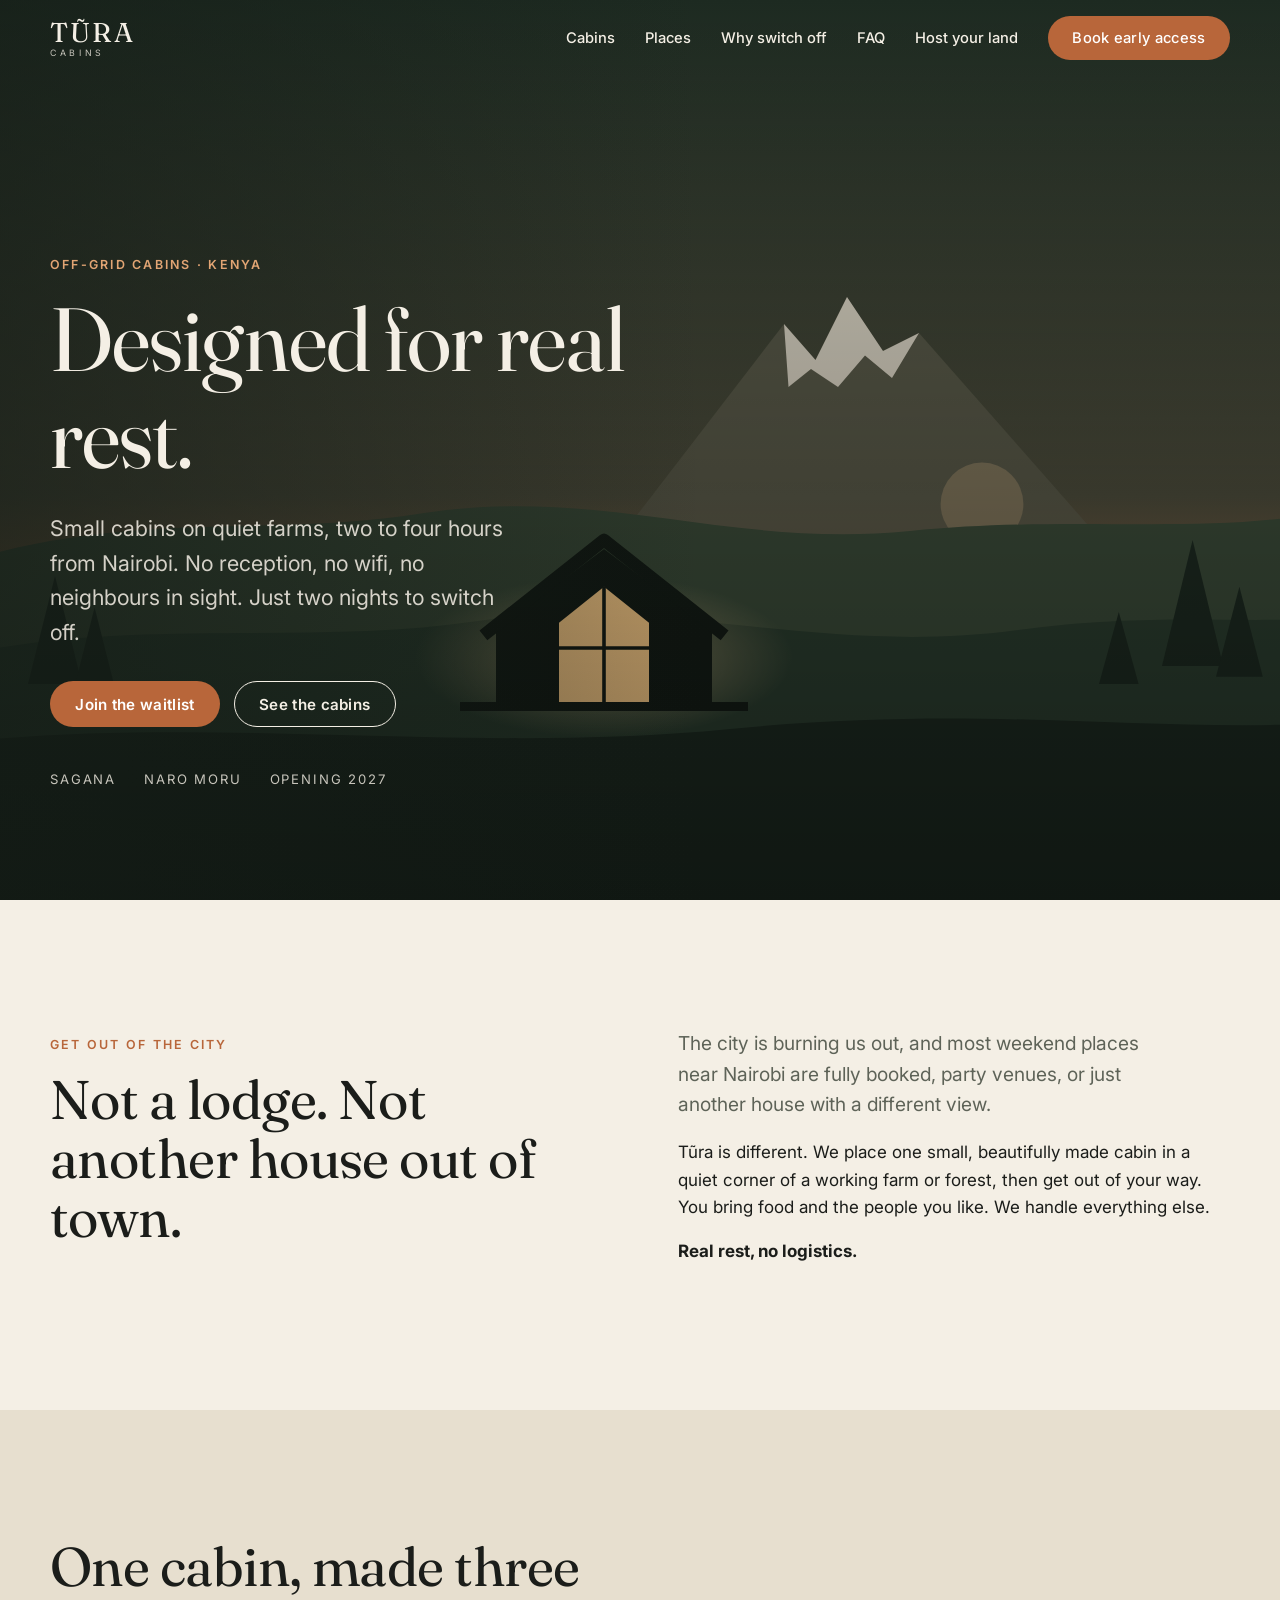
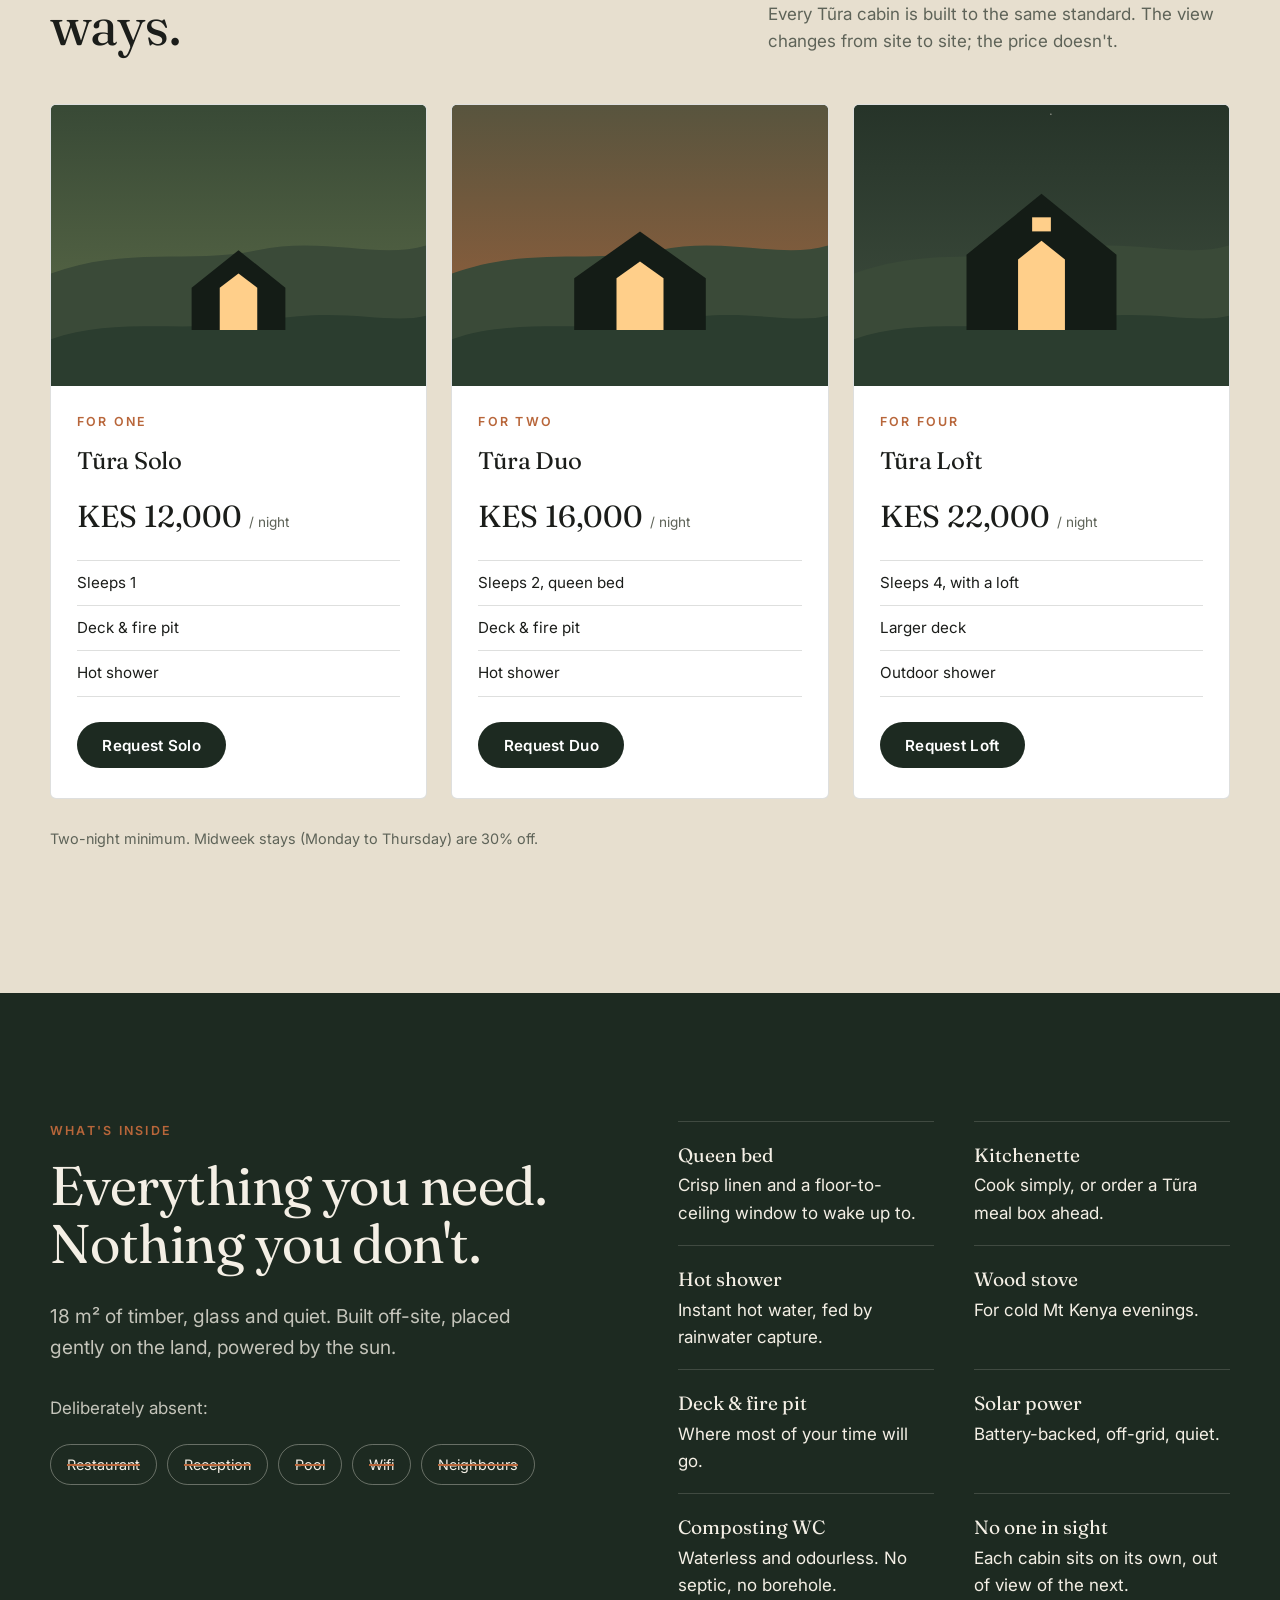
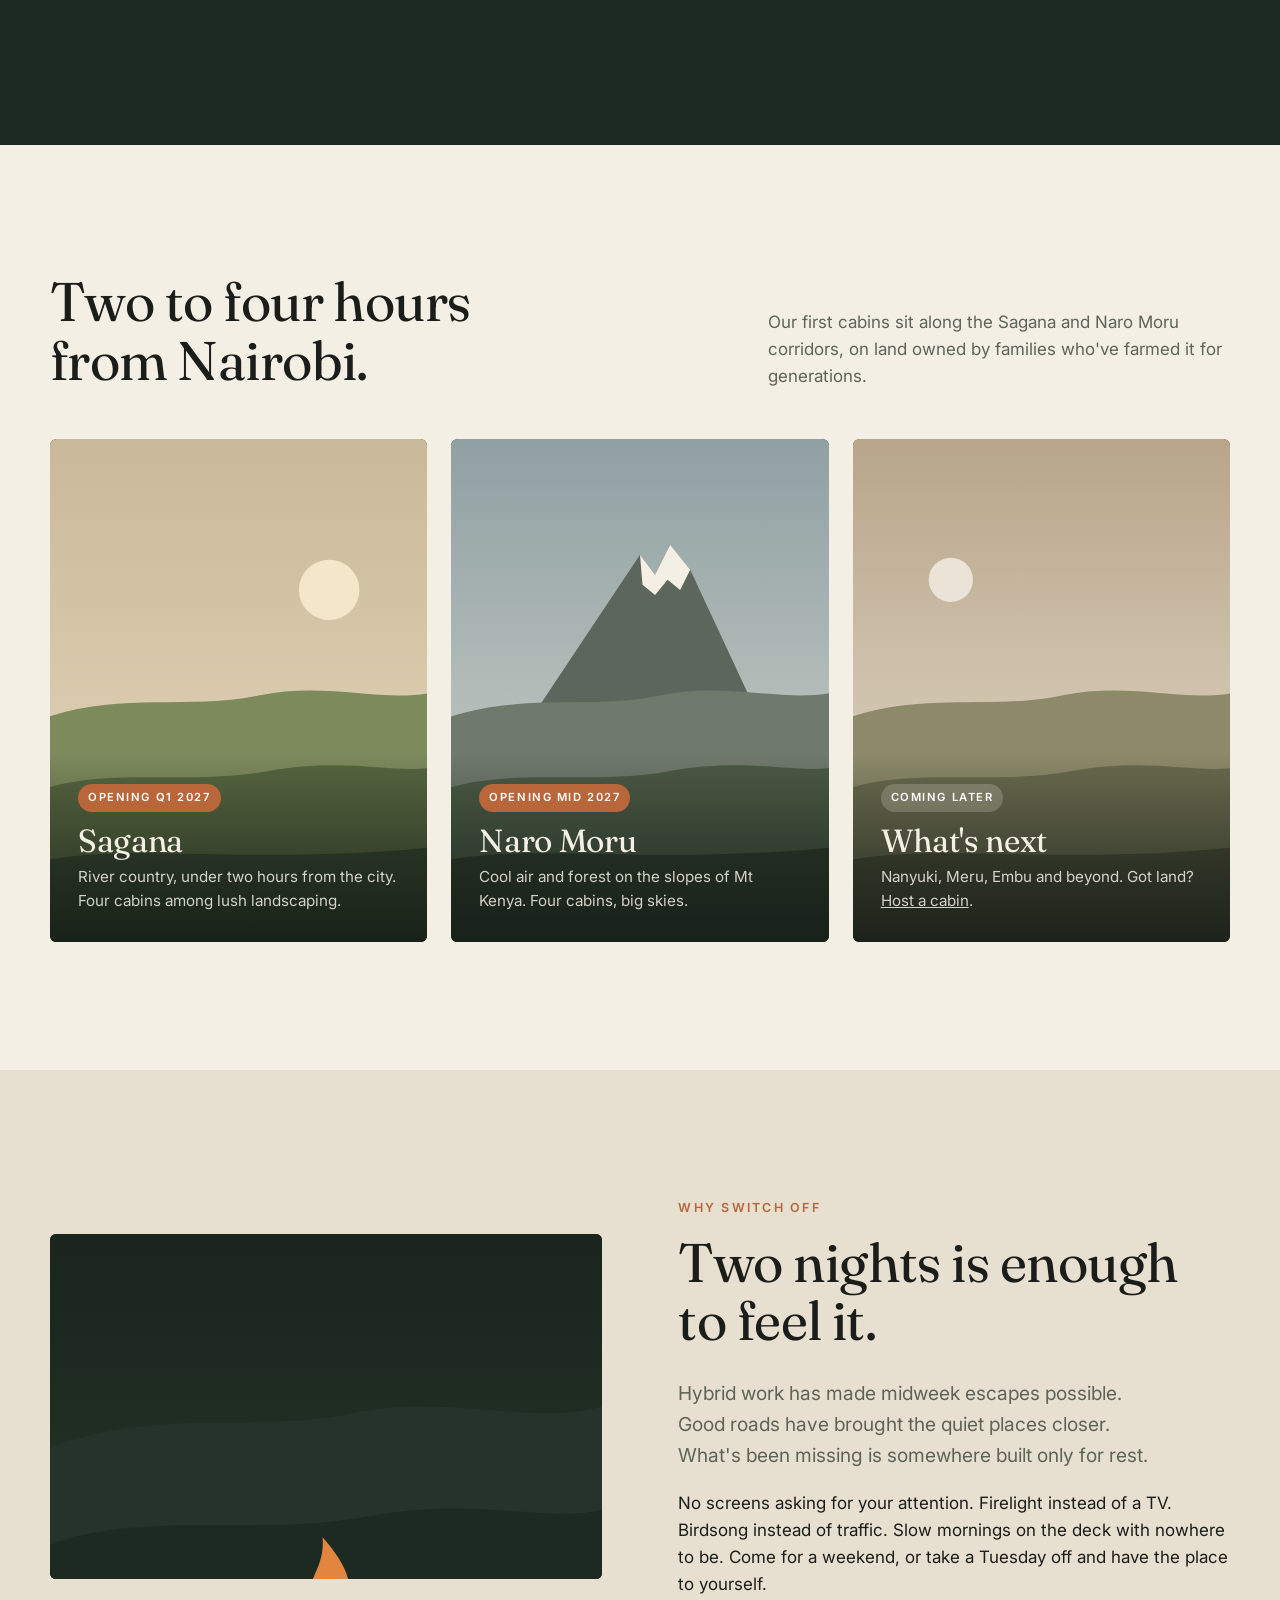
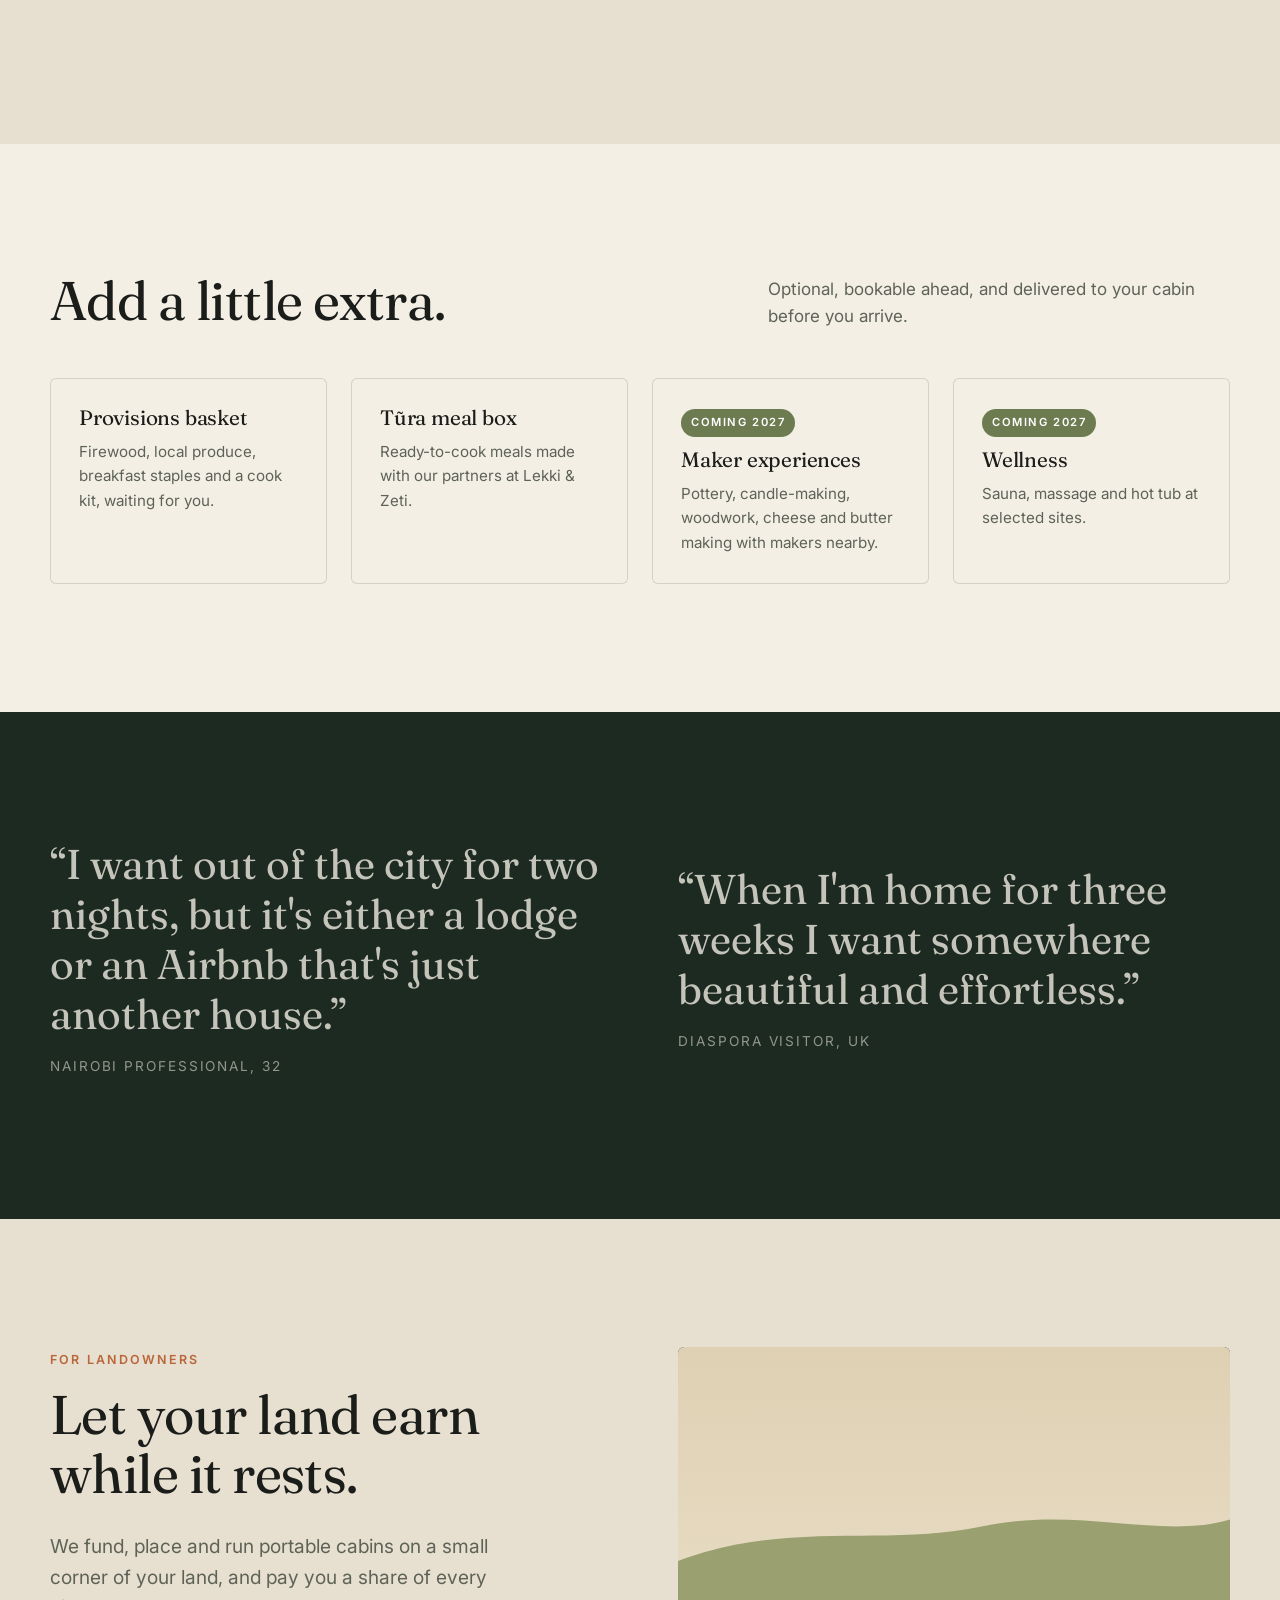
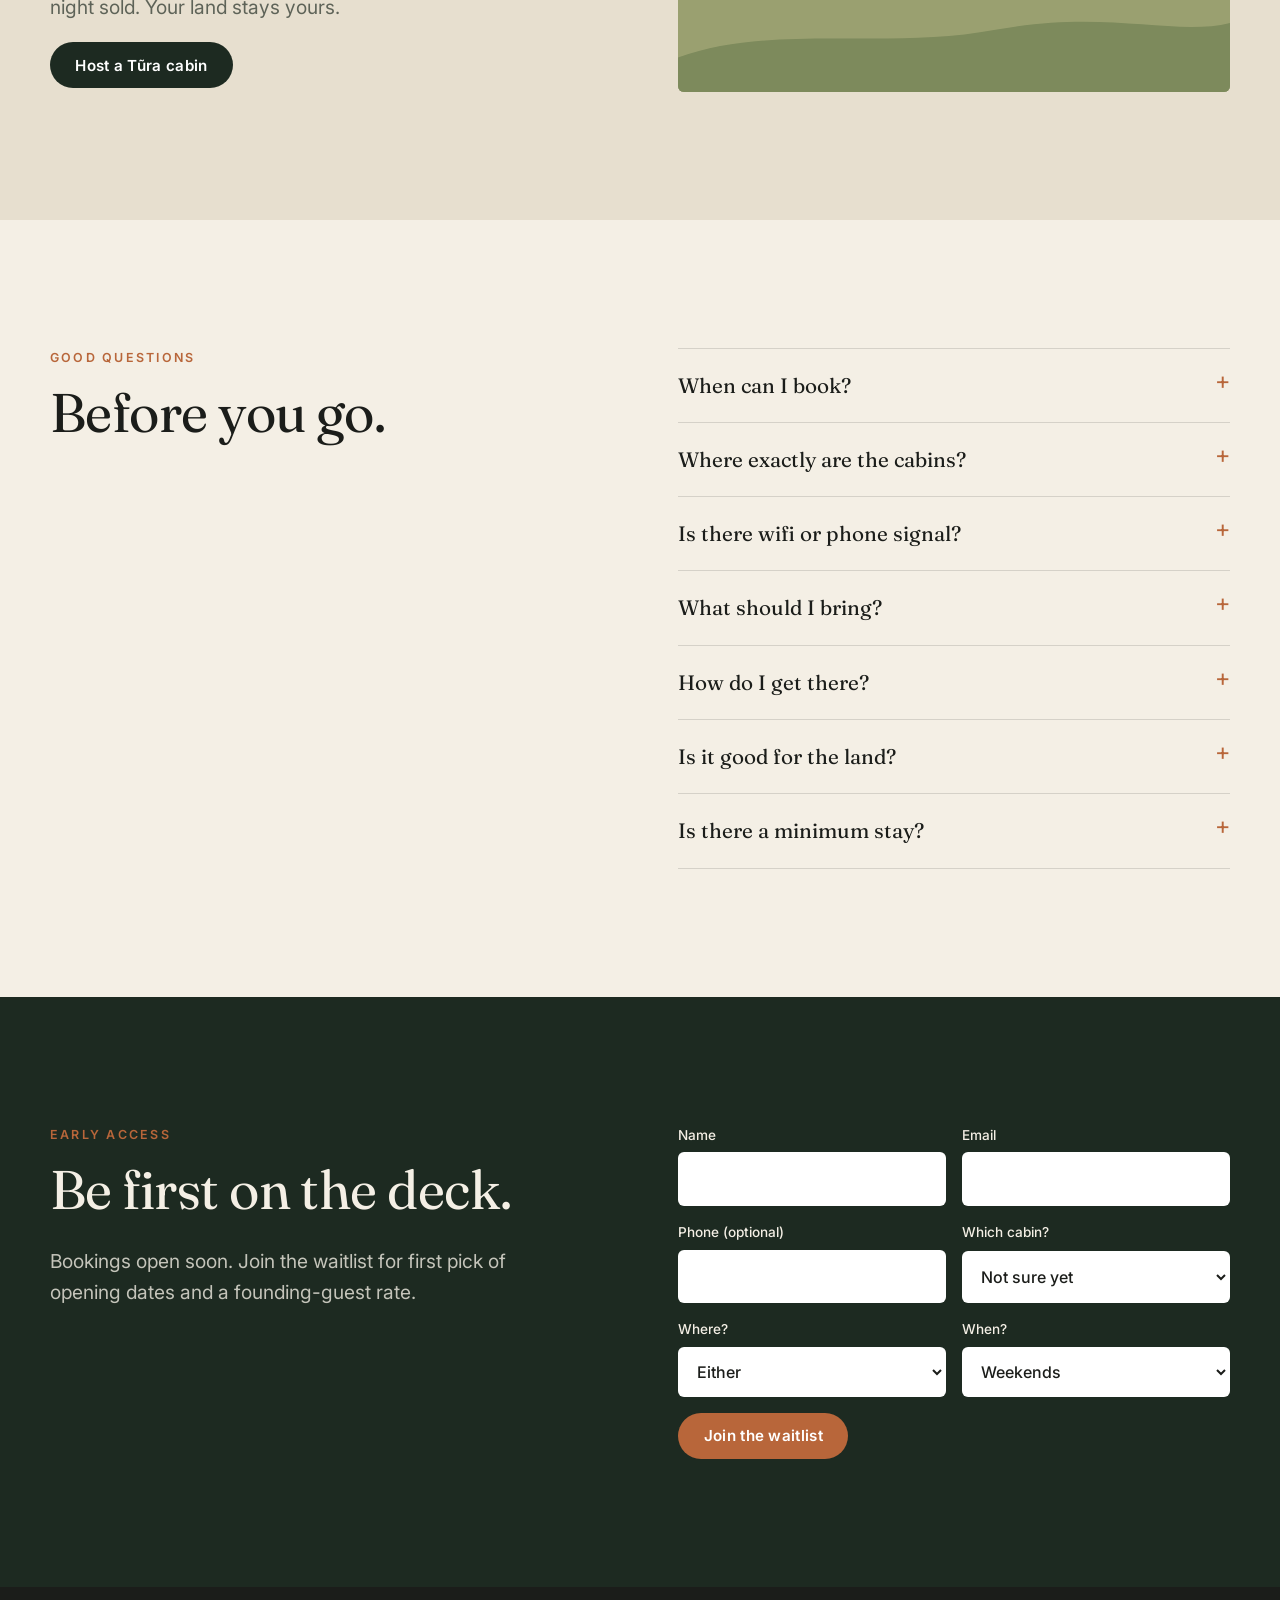
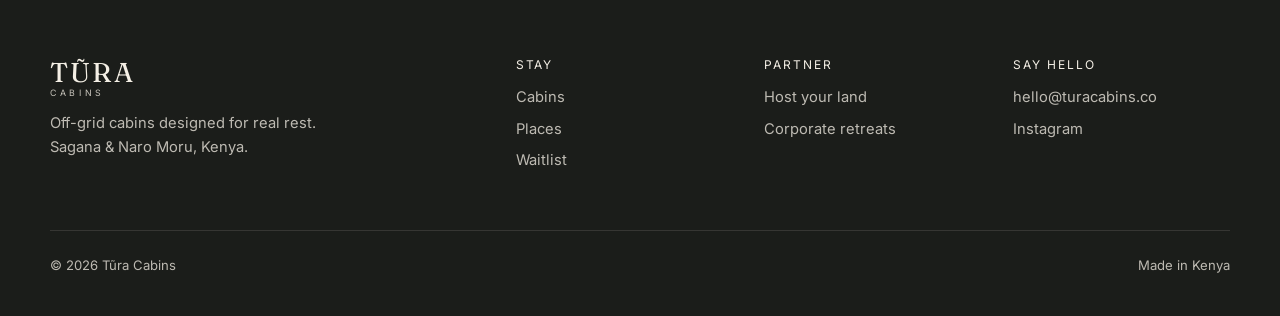
==== index.html @ 4e968762 "Build Tũra Cabins static site with Netlify config Home page for guests (cabins, places, add-ons, FAQ" ====
<!doctype html>
<html lang="en">
<head>
  <meta charset="utf-8">
  <meta name="viewport" content="width=device-width, initial-scale=1">
  <title>Tũra Cabins · Off-grid cabins near Nairobi, designed for real rest</title>
  <meta name="description" content="Small off-grid cabins on quiet farms in Sagana and Naro Moru, 2–4 hours from Nairobi. No reception, no wifi, no crowds. Just two nights of real rest.">
  <meta property="og:title" content="Tũra Cabins · Designed for real rest">
  <meta property="og:description" content="Off-grid cabins in Sagana & Naro Moru, Kenya. 2–4 hours from Nairobi.">
  <meta property="og:type" content="website">
  <meta name="theme-color" content="#1d2a21">
  <link rel="icon" href="/assets/img/favicon.svg" type="image/svg+xml">
  <link rel="preconnect" href="https://fonts.googleapis.com">
  <link rel="preconnect" href="https://fonts.gstatic.com" crossorigin>
  <link href="https://fonts.googleapis.com/css2?family=Fraunces:opsz,wght@9..144,300;9..144,400&family=Inter:wght@400;500;600&display=swap" rel="stylesheet">
  <link rel="stylesheet" href="/assets/css/styles.css">
</head>
<body>

<header class="site-header" data-header>
  <nav class="wrap nav" aria-label="Main">
    <a href="/" class="logo" aria-label="Tũra Cabins home">TŨRA<small>CABINS</small></a>
    <button class="nav__toggle" aria-label="Open menu" aria-expanded="false" data-nav-toggle><span></span><span></span><span></span></button>
    <ul class="nav__links" data-nav>
      <li><a href="/#cabins">Cabins</a></li>
      <li><a href="/#places">Places</a></li>
      <li><a href="/#why">Why switch off</a></li>
      <li><a href="/#faq">FAQ</a></li>
      <li><a href="/host/">Host your land</a></li>
      <li><a href="/#waitlist" class="btn">Book early access</a></li>
    </ul>
  </nav>
</header>

<main>

  <!-- Hero -->
  <section class="hero">
    <div class="hero__art" aria-hidden="true"><img src="/assets/img/hero.svg" alt="" style="width:100%;height:100%;object-fit:cover"></div>
    <div class="wrap hero__content">
      <span class="eyebrow" style="color:#e2a574">Off-grid cabins · Kenya</span>
      <h1>Designed for real rest.</h1>
      <p>Small cabins on quiet farms, two to four hours from Nairobi. No reception, no wifi, no neighbours in sight. Just two nights to switch off.</p>
      <div class="hero__ctas">
        <a href="#waitlist" class="btn">Join the waitlist</a>
        <a href="#cabins" class="btn btn--ghost">See the cabins</a>
      </div>
      <div class="hero__meta"><span>Sagana</span><span>Naro Moru</span><span>Opening 2027</span></div>
    </div>
  </section>

  <!-- Intro -->
  <section class="section">
    <div class="wrap split">
      <div class="reveal">
        <span class="eyebrow">Get out of the city</span>
        <h2>Not a lodge. Not another house out of town.</h2>
      </div>
      <div class="reveal">
        <p class="lede">The city is burning us out, and most weekend places near Nairobi are fully booked, party venues, or just another house with a different view.</p>
        <p>Tũra is different. We place one small, beautifully made cabin in a quiet corner of a working farm or forest, then get out of your way. You bring food and the people you like. We handle everything else.</p>
        <p><strong>Real rest, no logistics.</strong></p>
      </div>
    </div>
  </section>

  <!-- Cabins -->
  <section class="section section--sand" id="cabins">
    <div class="wrap">
      <div class="section-head reveal">
        <h2>One cabin, made three ways.</h2>
        <p>Every Tũra cabin is built to the same standard. The view changes from site to site; the price doesn't.</p>
      </div>
      <div class="cards">
        <article class="cabin reveal">
          <div class="ph"><img src="/assets/img/solo.svg" alt="Illustration of a small cabin with a lit window" loading="lazy"></div>
          <div class="cabin__body">
            <span class="eyebrow">For one</span>
            <h3>Tũra Solo</h3>
            <p class="cabin__price">KES 12,000 <small>/ night</small></p>
            <ul>
              <li>Sleeps 1</li>
              <li>Deck &amp; fire pit</li>
              <li>Hot shower</li>
            </ul>
            <a href="#waitlist" class="btn btn--dark" data-cabin="Solo">Request Solo</a>
          </div>
        </article>
        <article class="cabin reveal">
          <div class="ph"><img src="/assets/img/duo.svg" alt="Illustration of a cabin at sunset" loading="lazy"></div>
          <div class="cabin__body">
            <span class="eyebrow">For two</span>
            <h3>Tũra Duo</h3>
            <p class="cabin__price">KES 16,000 <small>/ night</small></p>
            <ul>
              <li>Sleeps 2, queen bed</li>
              <li>Deck &amp; fire pit</li>
              <li>Hot shower</li>
            </ul>
            <a href="#waitlist" class="btn btn--dark" data-cabin="Duo">Request Duo</a>
          </div>
        </article>
        <article class="cabin reveal">
          <div class="ph"><img src="/assets/img/loft.svg" alt="Illustration of a larger cabin with a loft under the stars" loading="lazy"></div>
          <div class="cabin__body">
            <span class="eyebrow">For four</span>
            <h3>Tũra Loft</h3>
            <p class="cabin__price">KES 22,000 <small>/ night</small></p>
            <ul>
              <li>Sleeps 4, with a loft</li>
              <li>Larger deck</li>
              <li>Outdoor shower</li>
            </ul>
            <a href="#waitlist" class="btn btn--dark" data-cabin="Loft">Request Loft</a>
          </div>
        </article>
      </div>
      <p class="note reveal">Two-night minimum. Midweek stays (Monday to Thursday) are 30% off.</p>
    </div>
  </section>

  <!-- Inside -->
  <section class="section section--dark">
    <div class="wrap split split--top">
      <div class="reveal">
        <span class="eyebrow">What's inside</span>
        <h2>Everything you need. Nothing you don't.</h2>
        <p class="lede">18 m² of timber, glass and quiet. Built off-site, placed gently on the land, powered by the sun.</p>
        <p style="margin-top:2rem">Deliberately absent:</p>
        <ul class="absent">
          <li>Restaurant</li><li>Reception</li><li>Pool</li><li>Wifi</li><li>Neighbours</li>
        </ul>
      </div>
      <ul class="features reveal">
        <li><strong>Queen bed</strong>Crisp linen and a floor-to-ceiling window to wake up to.</li>
        <li><strong>Kitchenette</strong>Cook simply, or order a Tũra meal box ahead.</li>
        <li><strong>Hot shower</strong>Instant hot water, fed by rainwater capture.</li>
        <li><strong>Wood stove</strong>For cold Mt Kenya evenings.</li>
        <li><strong>Deck &amp; fire pit</strong>Where most of your time will go.</li>
        <li><strong>Solar power</strong>Battery-backed, off-grid, quiet.</li>
        <li><strong>Composting WC</strong>Waterless and odourless. No septic, no borehole.</li>
        <li><strong>No one in sight</strong>Each cabin sits on its own, out of view of the next.</li>
      </ul>
    </div>
  </section>

  <!-- Places -->
  <section class="section" id="places">
    <div class="wrap">
      <div class="section-head reveal">
        <h2>Two to four hours from Nairobi.</h2>
        <p>Our first cabins sit along the Sagana and Naro Moru corridors, on land owned by families who've farmed it for generations.</p>
      </div>
      <div class="cards">
        <article class="place reveal">
          <div class="ph"><img src="/assets/img/sagana.svg" alt="Illustration of green hills and a river" loading="lazy"></div>
          <div class="place__body">
            <span class="badge">Opening Q1 2027</span>
            <h3>Sagana</h3>
            <p>River country, under two hours from the city. Four cabins among lush landscaping.</p>
          </div>
        </article>
        <article class="place reveal">
          <div class="ph"><img src="/assets/img/naromoru.svg" alt="Illustration of Mount Kenya above forested hills" loading="lazy"></div>
          <div class="place__body">
            <span class="badge">Opening mid 2027</span>
            <h3>Naro Moru</h3>
            <p>Cool air and forest on the slopes of Mt Kenya. Four cabins, big skies.</p>
          </div>
        </article>
        <article class="place reveal">
          <div class="ph"><img src="/assets/img/nanyuki.svg" alt="Illustration of open farmland" loading="lazy"></div>
          <div class="place__body">
            <span class="badge badge--muted">Coming later</span>
            <h3>What's next</h3>
            <p>Nanyuki, Meru, Embu and beyond. Got land? <a href="/host/">Host a cabin</a>.</p>
          </div>
        </article>
      </div>
    </div>
  </section>

  <!-- Why -->
  <section class="section section--sand" id="why">
    <div class="wrap split">
      <div class="ph ph--wide reveal"><img src="/assets/img/fire.svg" alt="Illustration of a campfire at night" loading="lazy"></div>
      <div class="reveal">
        <span class="eyebrow">Why switch off</span>
        <h2>Two nights is enough to feel it.</h2>
        <p class="lede">Hybrid work has made midweek escapes possible. Good roads have brought the quiet places closer. What's been missing is somewhere built only for rest.</p>
        <p>No screens asking for your attention. Firelight instead of a TV. Birdsong instead of traffic. Slow mornings on the deck with nowhere to be. Come for a weekend, or take a Tuesday off and have the place to yourself.</p>
      </div>
    </div>
  </section>

  <!-- Add-ons -->
  <section class="section">
    <div class="wrap">
      <div class="section-head reveal">
        <h2>Add a little extra.</h2>
        <p>Optional, bookable ahead, and delivered to your cabin before you arrive.</p>
      </div>
      <div class="cards cards--4">
        <div class="extra reveal">
          <h3>Provisions basket</h3>
          <p>Firewood, local produce, breakfast staples and a cook kit, waiting for you.</p>
        </div>
        <div class="extra reveal">
          <h3>Tũra meal box</h3>
          <p>Ready-to-cook meals made with our partners at Lekki &amp; Zeti.</p>
        </div>
        <div class="extra reveal">
          <span class="badge">Coming 2027</span>
          <h3>Maker experiences</h3>
          <p>Pottery, candle-making, woodwork, cheese and butter making with makers nearby.</p>
        </div>
        <div class="extra reveal">
          <span class="badge">Coming 2027</span>
          <h3>Wellness</h3>
          <p>Sauna, massage and hot tub at selected sites.</p>
        </div>
      </div>
    </div>
  </section>

  <!-- Voices -->
  <section class="section section--dark">
    <div class="wrap split">
      <div class="reveal">
        <p class="quote">“I want out of the city for two nights, but it's either a lodge or an Airbnb that's just another house.”</p>
        <p class="quote-by">Nairobi professional, 32</p>
      </div>
      <div class="reveal">
        <p class="quote">“When I'm home for three weeks I want somewhere beautiful and effortless.”</p>
        <p class="quote-by">Diaspora visitor, UK</p>
      </div>
    </div>
  </section>

  <!-- Host teaser -->
  <section class="section section--sand">
    <div class="wrap split">
      <div class="reveal">
        <span class="eyebrow">For landowners</span>
        <h2>Let your land earn while it rests.</h2>
        <p class="lede">We fund, place and run portable cabins on a small corner of your land, and pay you a share of every night sold. Your land stays yours.</p>
        <a href="/host/" class="btn btn--dark">Host a Tũra cabin</a>
      </div>
      <div class="ph ph--wide reveal"><img src="/assets/img/land.svg" alt="Illustration of farmland under a pale sky" loading="lazy"></div>
    </div>
  </section>

  <!-- FAQ -->
  <section class="section" id="faq">
    <div class="wrap split split--top">
      <div class="reveal">
        <span class="eyebrow">Good questions</span>
        <h2>Before you go.</h2>
      </div>
      <div class="faq reveal">
        <details>
          <summary>When can I book?</summary>
          <p>Our first cabins open in Sagana in early 2027, with Naro Moru following mid-year. Join the waitlist and you'll get first pick of dates before bookings open to everyone.</p>
        </details>
        <details>
          <summary>Where exactly are the cabins?</summary>
          <p>On private farms and forest land around Sagana and Naro Moru. We share the exact location and directions once you've booked, so each place stays quiet.</p>
        </details>
        <details>
          <summary>Is there wifi or phone signal?</summary>
          <p>There's no wifi, on purpose. Phone signal varies by site, and we'll tell you what to expect before you arrive.</p>
        </details>
        <details>
          <summary>What should I bring?</summary>
          <p>Food, clothes for cool evenings, and the people you'd like to switch off with. Linen, towels, firewood to start, cookware and toiletries are provided. Or add a provisions basket and bring even less.</p>
        </details>
        <details>
          <summary>How do I get there?</summary>
          <p>By car. Sagana is under two hours from Nairobi and Naro Moru is a comfortable half-day. Roads are good, and we'll send clear directions for the last stretch.</p>
        </details>
        <details>
          <summary>Is it good for the land?</summary>
          <p>Cabins sit on skids, not foundations, so nothing is permanently built. They run on solar and rainwater, with composting toilets. And every night you stay pays the family who owns the land.</p>
        </details>
        <details>
          <summary>Is there a minimum stay?</summary>
          <p>Two nights. It takes that long to properly slow down.</p>
        </details>
      </div>
    </div>
  </section>

  <!-- Waitlist -->
  <section class="section section--dark" id="waitlist">
    <div class="wrap split split--top">
      <div class="reveal">
        <span class="eyebrow">Early access</span>
        <h2>Be first on the deck.</h2>
        <p class="lede">Bookings open soon. Join the waitlist for first pick of opening dates and a founding-guest rate.</p>
      </div>
      <form class="form reveal" name="waitlist" method="POST" action="/thanks/" data-netlify="true" netlify-honeypot="bot-field">
        <input type="hidden" name="form-name" value="waitlist">
        <p class="hidden"><label>Don't fill this out <input name="bot-field"></label></p>
        <div class="form__row">
          <label>Name<input type="text" name="name" autocomplete="name" required></label>
          <label>Email<input type="email" name="email" autocomplete="email" required></label>
        </div>
        <div class="form__row">
          <label>Phone (optional)<input type="tel" name="phone" autocomplete="tel"></label>
          <label>Which cabin?
            <select name="cabin" data-cabin-select>
              <option value="Not sure yet">Not sure yet</option>
              <option value="Solo">Tũra Solo</option>
              <option value="Duo">Tũra Duo</option>
              <option value="Loft">Tũra Loft</option>
            </select>
          </label>
        </div>
        <div class="form__row">
          <label>Where?
            <select name="place">
              <option>Either</option>
              <option>Sagana</option>
              <option>Naro Moru</option>
            </select>
          </label>
          <label>When?
            <select name="when">
              <option>Weekends</option>
              <option>Midweek</option>
              <option>Either</option>
            </select>
          </label>
        </div>
        <button type="submit" class="btn">Join the waitlist</button>
      </form>
    </div>
  </section>

</main>

<footer class="site-footer">
  <div class="wrap">
    <div class="footer__grid">
      <div>
        <a href="/" class="logo">TŨRA<small>CABINS</small></a>
        <p>Off-grid cabins designed for real rest.<br>Sagana &amp; Naro Moru, Kenya.</p>
      </div>
      <div>
        <h4>Stay</h4>
        <ul>
          <li><a href="/#cabins">Cabins</a></li>
          <li><a href="/#places">Places</a></li>
          <li><a href="/#waitlist">Waitlist</a></li>
        </ul>
      </div>
      <div>
        <h4>Partner</h4>
        <ul>
          <li><a href="/host/">Host your land</a></li>
          <li><a href="mailto:hello@turacabins.co?subject=Corporate%20retreats">Corporate retreats</a></li>
        </ul>
      </div>
      <div>
        <h4>Say hello</h4>
        <ul>
          <li><a href="mailto:hello@turacabins.co">hello@turacabins.co</a></li>
          <li><a href="https://instagram.com/" rel="noopener">Instagram</a></li>
        </ul>
      </div>
    </div>
    <div class="footer__base">
      <span>© <span data-year>2026</span> Tũra Cabins</span>
      <span>Made in Kenya</span>
    </div>
  </div>
</footer>

<script src="/assets/js/main.js" defer></script>
</body>
</html>
---- assets/css/styles.css ----
/* Tũra Cabins */
:root {
  --forest: #1d2a21;
  --forest-2: #2b3d2f;
  --moss: #6d7b51;
  --clay: #b8663a;
  --clay-dark: #9a5230;
  --bone: #f4efe5;
  --sand: #e7dfcf;
  --ink: #1b1d1a;
  --muted: #5e6358;
  --line: rgba(27, 29, 26, 0.14);
  --serif: "Fraunces", Georgia, "Times New Roman", serif;
  --sans: "Inter", system-ui, -apple-system, "Segoe UI", Roboto, sans-serif;
  --wrap: 1180px;
  --radius: 6px;
}

*, *::before, *::after { box-sizing: border-box; }
html { scroll-behavior: smooth; }
body {
  margin: 0;
  font-family: var(--sans);
  font-size: 17px;
  line-height: 1.6;
  color: var(--ink);
  background: var(--bone);
  -webkit-font-smoothing: antialiased;
}
img, svg { display: block; max-width: 100%; }
a { color: inherit; }
h1, h2, h3, h4 {
  font-family: var(--serif);
  font-weight: 400;
  line-height: 1.08;
  letter-spacing: -0.01em;
  margin: 0 0 0.5em;
}
h1 { font-size: clamp(2.8rem, 7vw, 5.6rem); }
h2 { font-size: clamp(2rem, 4.4vw, 3.4rem); }
h3 { font-size: 1.5rem; }
p { margin: 0 0 1em; }

.wrap { width: min(100% - 32px, var(--wrap)); margin-inline: auto; }
.eyebrow {
  font-size: 0.78rem;
  letter-spacing: 0.18em;
  text-transform: uppercase;
  font-weight: 600;
  color: var(--clay);
  margin-bottom: 1rem;
  display: block;
}
.lede { font-size: 1.2rem; color: var(--muted); max-width: 40ch; }
.section { padding: clamp(72px, 10vw, 140px) 0; }
.section--dark { background: var(--forest); color: var(--bone); }
.section--dark .lede, .section--dark p { color: rgba(244, 239, 229, 0.78); }
.section--sand { background: var(--sand); }

/* Buttons */
.btn {
  display: inline-flex;
  align-items: center;
  gap: 0.5em;
  padding: 0.95em 1.6em;
  border-radius: 999px;
  border: 1px solid transparent;
  background: var(--clay);
  color: #fff;
  font: 600 0.95rem/1 var(--sans);
  letter-spacing: 0.02em;
  text-decoration: none;
  cursor: pointer;
  transition: background 0.2s, color 0.2s, border-color 0.2s;
}
.btn:hover { background: var(--clay-dark); }
.btn--ghost { background: transparent; border-color: currentColor; color: inherit; }
.btn--ghost:hover { background: var(--bone); color: var(--forest); border-color: var(--bone); }
.btn--dark { background: var(--forest); }
.btn--dark:hover { background: var(--forest-2); }

/* Header */
.site-header {
  position: fixed;
  inset: 0 0 auto 0;
  z-index: 50;
  color: var(--bone);
  transition: background 0.3s, color 0.3s, box-shadow 0.3s;
}
.site-header.is-solid,
.site-header--solid {
  background: var(--bone);
  color: var(--ink);
  box-shadow: 0 1px 0 var(--line);
}
.nav {
  display: flex;
  align-items: center;
  justify-content: space-between;
  height: 76px;
  gap: 24px;
}
.logo {
  font-family: var(--serif);
  font-size: 1.7rem;
  letter-spacing: 0.08em;
  text-decoration: none;
  line-height: 1;
}
.logo small {
  display: block;
  font-family: var(--sans);
  font-size: 0.55rem;
  letter-spacing: 0.42em;
  margin-top: 3px;
  opacity: 0.8;
}
.nav__links { display: flex; align-items: center; gap: 30px; list-style: none; margin: 0; padding: 0; }
.nav__links a { text-decoration: none; font-size: 0.92rem; font-weight: 500; }
.nav__links a:not(.btn):hover { text-decoration: underline; text-underline-offset: 5px; }
.nav__toggle {
  display: none;
  background: none;
  border: 0;
  color: inherit;
  padding: 8px;
  cursor: pointer;
}
.nav__toggle span { display: block; width: 24px; height: 2px; background: currentColor; margin: 5px 0; }

@media (max-width: 860px) {
  .nav__toggle { display: block; }
  .nav__links {
    position: fixed;
    inset: 76px 0 auto 0;
    flex-direction: column;
    align-items: flex-start;
    gap: 22px;
    padding: 28px 16px 36px;
    background: var(--bone);
    color: var(--ink);
    box-shadow: 0 12px 24px rgba(0, 0, 0, 0.08);
    display: none;
  }
  .nav__links.is-open { display: flex; }
  .nav__links a { font-size: 1.1rem; }
}

/* Hero */
.hero {
  position: relative;
  min-height: 100svh;
  display: flex;
  align-items: flex-end;
  color: var(--bone);
  background: var(--forest);
  overflow: hidden;
}
.hero__art { position: absolute; inset: 0; width: 100%; height: 100%; }
.hero__art svg { width: 100%; height: 100%; }
.hero::after {
  content: "";
  position: absolute;
  inset: 0;
  background: linear-gradient(to top, rgba(20, 28, 22, 0.75) 0%, rgba(20, 28, 22, 0.25) 55%, transparent 80%);
}
@media (min-width: 861px) {
  .hero::after { background: linear-gradient(to right, rgba(20, 28, 22, 0.6) 0%, transparent 55%); }
}
.hero__content { position: relative; z-index: 1; padding: 140px 0 clamp(56px, 9vw, 110px); }
.hero h1 { max-width: 12ch; margin-bottom: 0.3em; }
.hero p { font-size: clamp(1.1rem, 2vw, 1.35rem); max-width: 36ch; color: rgba(244, 239, 229, 0.85); }
.hero__ctas { display: flex; flex-wrap: wrap; gap: 14px; margin-top: 2rem; }
.hero__meta {
  display: flex;
  flex-wrap: wrap;
  gap: 8px 28px;
  margin-top: 2.6rem;
  font-size: 0.82rem;
  letter-spacing: 0.14em;
  text-transform: uppercase;
  opacity: 0.8;
}

.page-hero {
  padding: 170px 0 90px;
  background: var(--forest);
  color: var(--bone);
}
.page-hero p { color: rgba(244, 239, 229, 0.8); }

/* Grids */
.split {
  display: grid;
  grid-template-columns: 1fr 1fr;
  gap: clamp(32px, 6vw, 96px);
  align-items: center;
}
.split--top { align-items: start; }
@media (max-width: 860px) { .split { grid-template-columns: 1fr; } }

.cards { display: grid; grid-template-columns: repeat(3, 1fr); gap: 24px; }
.cards--2 { grid-template-columns: repeat(2, 1fr); }
.cards--4 { grid-template-columns: repeat(4, 1fr); }
@media (max-width: 1000px) { .cards--4 { grid-template-columns: repeat(2, 1fr); } }
@media (max-width: 860px) { .cards, .cards--2 { grid-template-columns: 1fr; } }
@media (max-width: 560px) { .cards--4 { grid-template-columns: 1fr; } }

.section-head { display: flex; justify-content: space-between; align-items: end; gap: 24px; margin-bottom: 48px; flex-wrap: wrap; }
.section-head h2 { margin: 0; max-width: 16ch; }
.section-head p { max-width: 42ch; margin: 0; color: var(--muted); }

/* Placeholder imagery */
.ph {
  position: relative;
  aspect-ratio: 4 / 5;
  border-radius: var(--radius);
  overflow: hidden;
  background: var(--forest-2);
}
.ph img, .ph svg { width: 100%; height: 100%; object-fit: cover; }
.ph--wide { aspect-ratio: 16 / 10; }
.ph__tag {
  position: absolute;
  left: 14px;
  bottom: 14px;
  font-size: 0.72rem;
  letter-spacing: 0.14em;
  text-transform: uppercase;
  color: var(--bone);
  background: rgba(29, 42, 33, 0.55);
  padding: 6px 10px;
  border-radius: 999px;
}

/* Cabin cards */
.cabin {
  background: #fff;
  border-radius: var(--radius);
  overflow: hidden;
  display: flex;
  flex-direction: column;
  border: 1px solid var(--line);
}
.cabin .ph { border-radius: 0; aspect-ratio: 4 / 3; }
.cabin__body { padding: 26px 26px 30px; display: flex; flex-direction: column; flex: 1; }
.cabin__price { font-family: var(--serif); font-size: 1.9rem; margin: 0.2em 0 0.1em; }
.cabin__price small { font-family: var(--sans); font-size: 0.85rem; color: var(--muted); }
.cabin ul { list-style: none; padding: 0; margin: 1rem 0 1.6rem; border-top: 1px solid var(--line); }
.cabin li { padding: 10px 0; border-bottom: 1px solid var(--line); font-size: 0.95rem; }
.cabin .btn { margin-top: auto; align-self: flex-start; }
.note { font-size: 0.9rem; color: var(--muted); margin-top: 28px; }

/* Location cards */
.place { position: relative; color: var(--bone); border-radius: var(--radius); overflow: hidden; }
.place .ph { aspect-ratio: 3 / 4; }
.place__body {
  position: absolute;
  inset: auto 0 0 0;
  padding: 28px;
  background: linear-gradient(to top, rgba(20, 28, 22, 0.85), transparent);
}
.place__body h3 { margin-bottom: 0.2em; font-size: 2rem; }
.place__body p { margin: 0; color: rgba(244, 239, 229, 0.85); font-size: 0.95rem; }
.badge {
  display: inline-block;
  font-size: 0.7rem;
  letter-spacing: 0.14em;
  text-transform: uppercase;
  font-weight: 600;
  padding: 5px 10px;
  border-radius: 999px;
  background: var(--clay);
  color: #fff;
  margin-bottom: 12px;
}
.badge--muted { background: rgba(244, 239, 229, 0.2); }

/* Lists of features */
.features { display: grid; grid-template-columns: repeat(2, 1fr); gap: 0 40px; margin: 0; padding: 0; list-style: none; }
.features li { padding: 18px 0; border-top: 1px solid var(--line); }
.features strong { display: block; font-family: var(--serif); font-weight: 400; font-size: 1.2rem; margin-bottom: 2px; }
.section--dark .features li { border-color: rgba(244, 239, 229, 0.16); }
@media (max-width: 560px) { .features { grid-template-columns: 1fr; } }

.absent { display: flex; flex-wrap: wrap; gap: 10px; margin-top: 1.4rem; padding: 0; list-style: none; }
.absent li {
  border: 1px solid rgba(244, 239, 229, 0.35);
  border-radius: 999px;
  padding: 8px 16px;
  font-size: 0.9rem;
  text-decoration: line-through;
  text-decoration-color: var(--clay);
  text-decoration-thickness: 2px;
}

/* Steps */
.steps { counter-reset: step; display: grid; grid-template-columns: repeat(3, 1fr); gap: 32px; list-style: none; padding: 0; margin: 0; }
.steps--4 { grid-template-columns: repeat(4, 1fr); }
.steps li { counter-increment: step; border-top: 1px solid var(--line); padding-top: 22px; }
.steps li::before {
  content: "0" counter(step);
  display: block;
  font-family: var(--serif);
  font-size: 2.4rem;
  color: var(--clay);
  margin-bottom: 10px;
}
.steps h3 { font-size: 1.3rem; }
.steps p { color: var(--muted); font-size: 0.97rem; }
.section--dark .steps li { border-color: rgba(244, 239, 229, 0.16); }
@media (max-width: 1000px) { .steps--4 { grid-template-columns: repeat(2, 1fr); } }
@media (max-width: 760px) { .steps, .steps--4 { grid-template-columns: 1fr; } }

/* Extras */
.extra { padding: 28px; border-radius: var(--radius); background: var(--bone); border: 1px solid var(--line); }
.extra h3 { font-size: 1.3rem; }
.extra p { color: var(--muted); font-size: 0.95rem; margin: 0; }
.extra .badge { background: var(--moss); }

/* Quote */
.quote {
  font-family: var(--serif);
  font-size: clamp(1.6rem, 3.4vw, 2.6rem);
  line-height: 1.2;
  max-width: 24ch;
  margin: 0 0 1rem;
}
.quote-by { font-size: 0.85rem; letter-spacing: 0.14em; text-transform: uppercase; opacity: 0.7; }

/* Stats */
.stats { display: grid; grid-template-columns: repeat(3, 1fr); gap: 24px; }
.stat { border-top: 1px solid rgba(244, 239, 229, 0.25); padding-top: 18px; }
.stat__num { font-family: var(--serif); font-size: clamp(2.2rem, 5vw, 3.6rem); line-height: 1; display: block; margin-bottom: 8px; }
.stat__label { font-size: 0.95rem; opacity: 0.8; }
@media (max-width: 760px) { .stats { grid-template-columns: 1fr; } }

/* Table */
.table-wrap { overflow-x: auto; }
table { width: 100%; border-collapse: collapse; font-size: 0.98rem; }
th, td { text-align: left; padding: 14px 12px; border-bottom: 1px solid var(--line); }
th { font-size: 0.75rem; letter-spacing: 0.14em; text-transform: uppercase; color: var(--muted); font-weight: 600; }
td:not(:first-child), th:not(:first-child) { text-align: right; font-variant-numeric: tabular-nums; }
tr.is-highlight td { background: rgba(184, 102, 58, 0.1); font-weight: 600; }

/* Comparison */
.compare { display: grid; grid-template-columns: 1fr 1fr; border: 1px solid var(--line); border-radius: var(--radius); overflow: hidden; background: #fff; }
.compare > div { padding: 28px; }
.compare > div + div { border-left: 1px solid var(--line); }
.compare h3 { font-size: 1.4rem; }
.compare dl { margin: 0; }
.compare dt { font-size: 0.75rem; letter-spacing: 0.14em; text-transform: uppercase; color: var(--clay); font-weight: 600; margin-top: 18px; }
.compare dd { margin: 4px 0 0; }
@media (max-width: 700px) {
  .compare { grid-template-columns: 1fr; }
  .compare > div + div { border-left: 0; border-top: 1px solid var(--line); }
}

/* FAQ */
.faq details { border-top: 1px solid var(--line); padding: 20px 0; }
.faq details:last-child { border-bottom: 1px solid var(--line); }
.faq summary {
  cursor: pointer;
  list-style: none;
  font-family: var(--serif);
  font-size: 1.3rem;
  display: flex;
  justify-content: space-between;
  gap: 16px;
}
.faq summary::-webkit-details-marker { display: none; }
.faq summary::after { content: "+"; font-family: var(--sans); color: var(--clay); font-size: 1.5rem; line-height: 1; }
.faq details[open] summary::after { content: "–"; }
.faq details p { margin: 14px 0 0; color: var(--muted); max-width: 64ch; }

/* Forms */
.form { display: grid; gap: 16px; }
.form__row { display: grid; grid-template-columns: 1fr 1fr; gap: 16px; }
@media (max-width: 560px) { .form__row { grid-template-columns: 1fr; } }
.form label { display: grid; gap: 6px; font-size: 0.85rem; font-weight: 500; }
.form input, .form select, .form textarea {
  width: 100%;
  font: inherit;
  font-size: 1rem;
  padding: 13px 14px;
  border-radius: var(--radius);
  border: 1px solid var(--line);
  background: #fff;
  color: var(--ink);
}
.form textarea { min-height: 120px; resize: vertical; }
.form input:focus, .form select:focus, .form textarea:focus { outline: 2px solid var(--clay); outline-offset: 1px; }
.section--dark .form input, .section--dark .form select, .section--dark .form textarea { border-color: transparent; }
.form .btn { justify-self: start; }
.hidden { position: absolute; left: -9999px; }

/* Footer */
.site-footer { background: var(--ink); color: rgba(244, 239, 229, 0.75); padding: 72px 0 40px; font-size: 0.92rem; }
.footer__grid { display: grid; grid-template-columns: 2fr 1fr 1fr 1fr; gap: 32px; }
.site-footer h4 { font-family: var(--sans); font-size: 0.75rem; letter-spacing: 0.16em; text-transform: uppercase; color: var(--bone); margin-bottom: 14px; }
.site-footer ul { list-style: none; margin: 0; padding: 0; display: grid; gap: 8px; }
.site-footer a { text-decoration: none; }
.site-footer a:hover { color: var(--bone); }
.site-footer .logo { color: var(--bone); display: inline-block; margin-bottom: 14px; }
.footer__base { margin-top: 56px; padding-top: 24px; border-top: 1px solid rgba(244, 239, 229, 0.12); display: flex; justify-content: space-between; flex-wrap: wrap; gap: 12px; font-size: 0.82rem; }
@media (max-width: 860px) { .footer__grid { grid-template-columns: 1fr 1fr; } }
@media (max-width: 480px) { .footer__grid { grid-template-columns: 1fr; } }

/* Reveal */
.reveal { opacity: 0; transform: translateY(18px); transition: opacity 0.8s ease, transform 0.8s ease; }
.reveal.is-in { opacity: 1; transform: none; }
@media (prefers-reduced-motion: reduce) {
  html { scroll-behavior: auto; }
  .reveal { opacity: 1; transform: none; transition: none; }
}
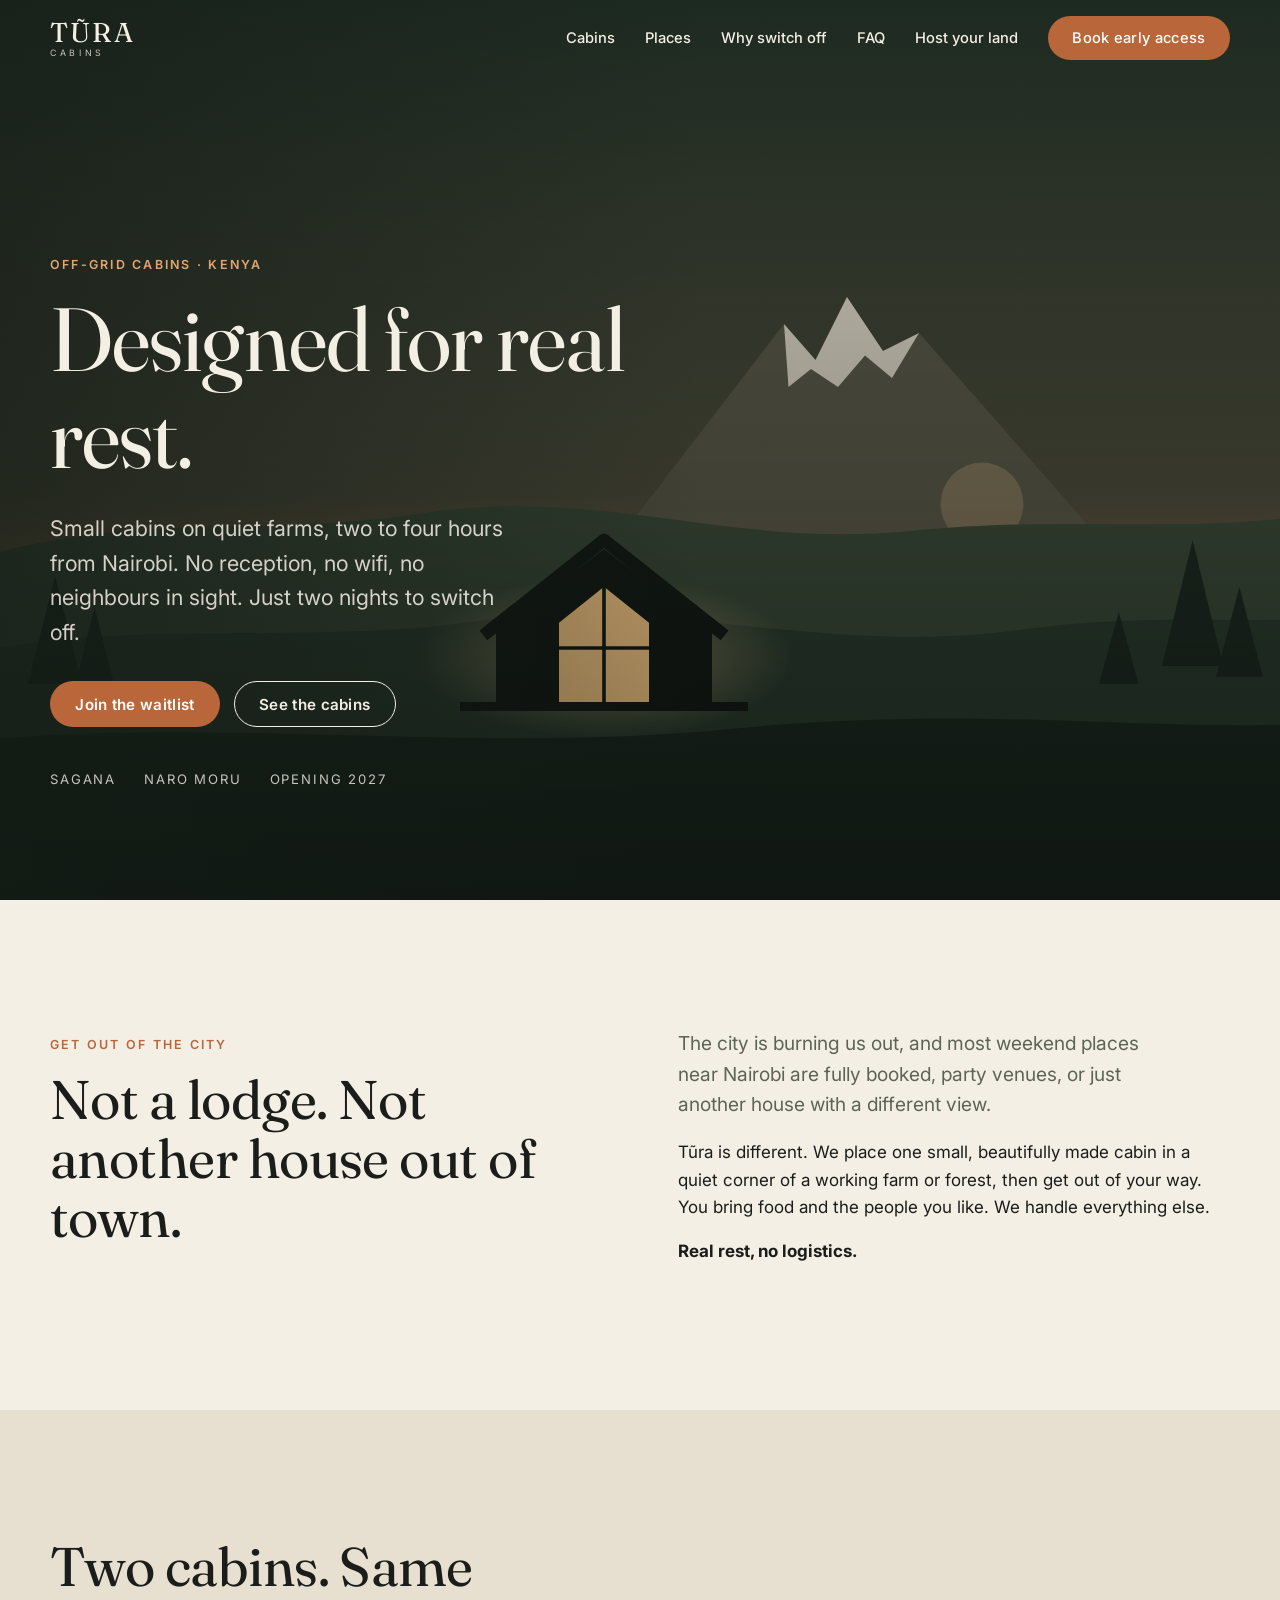
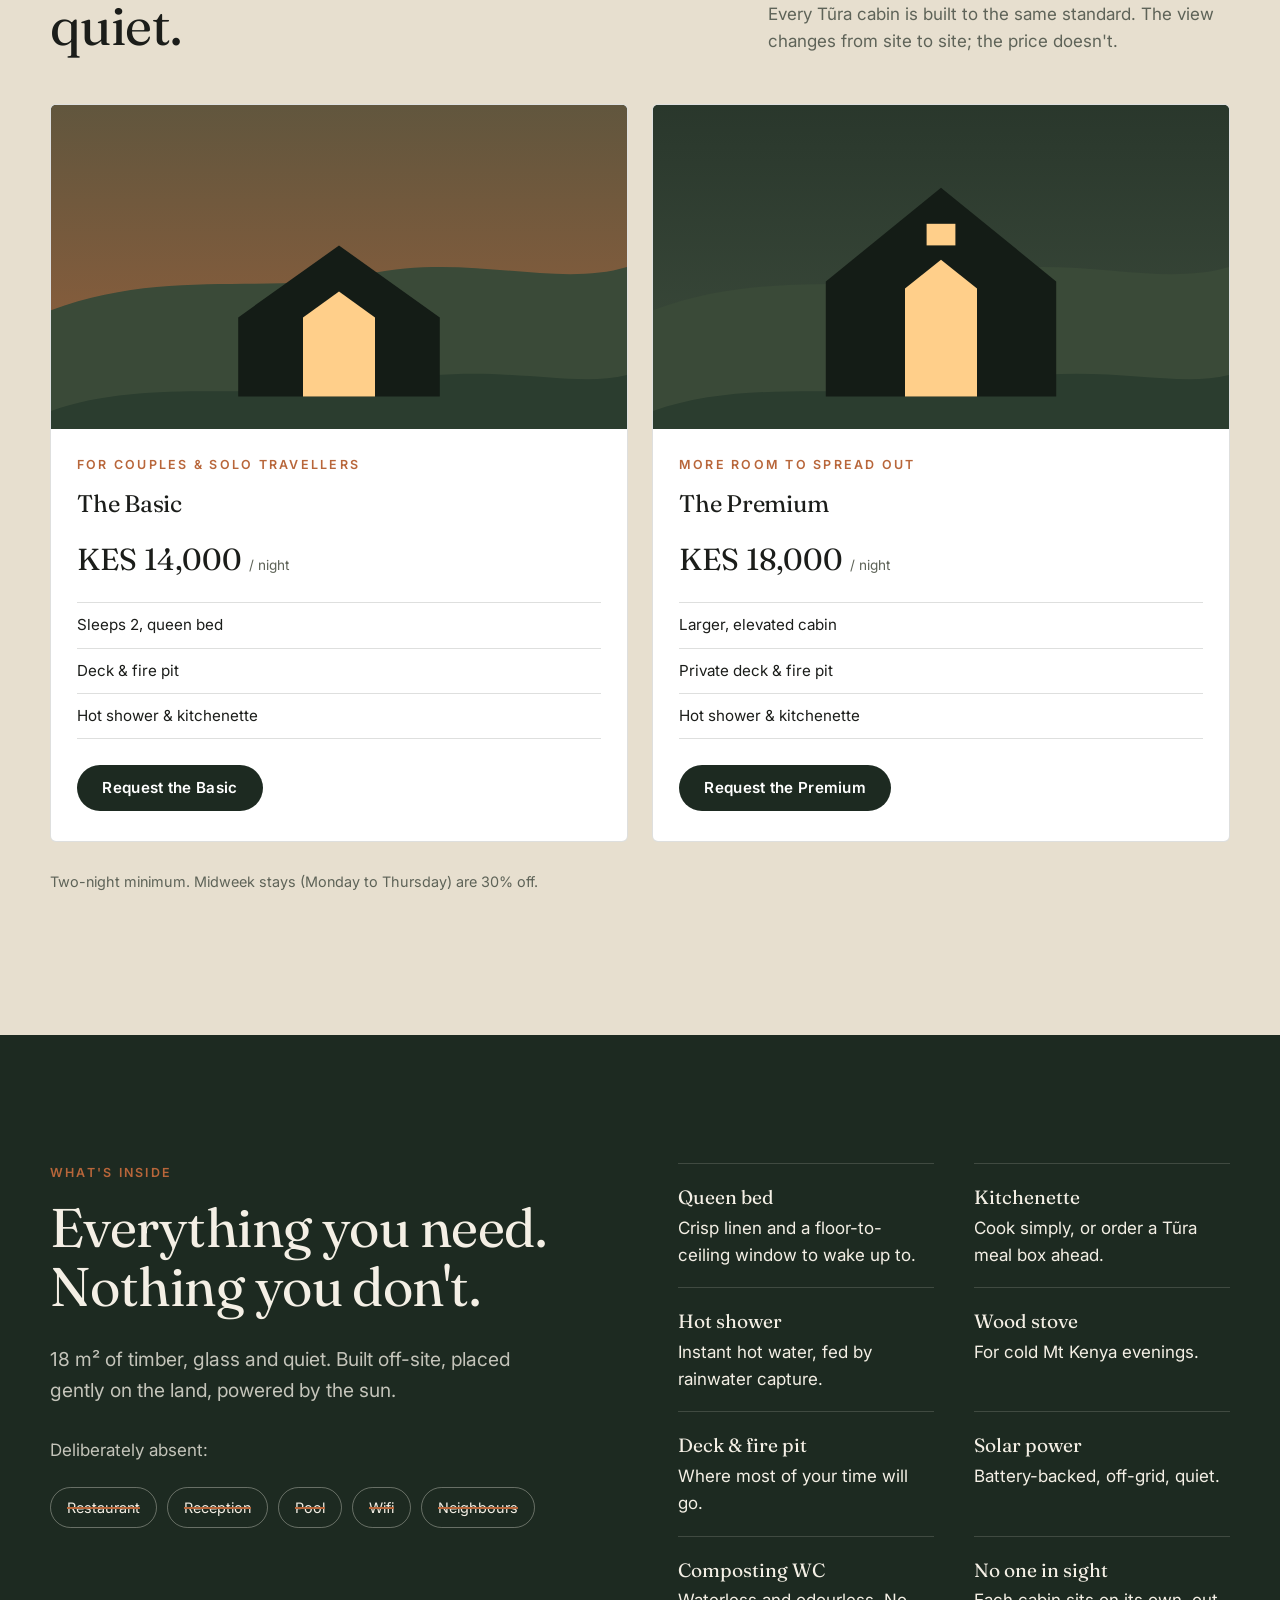
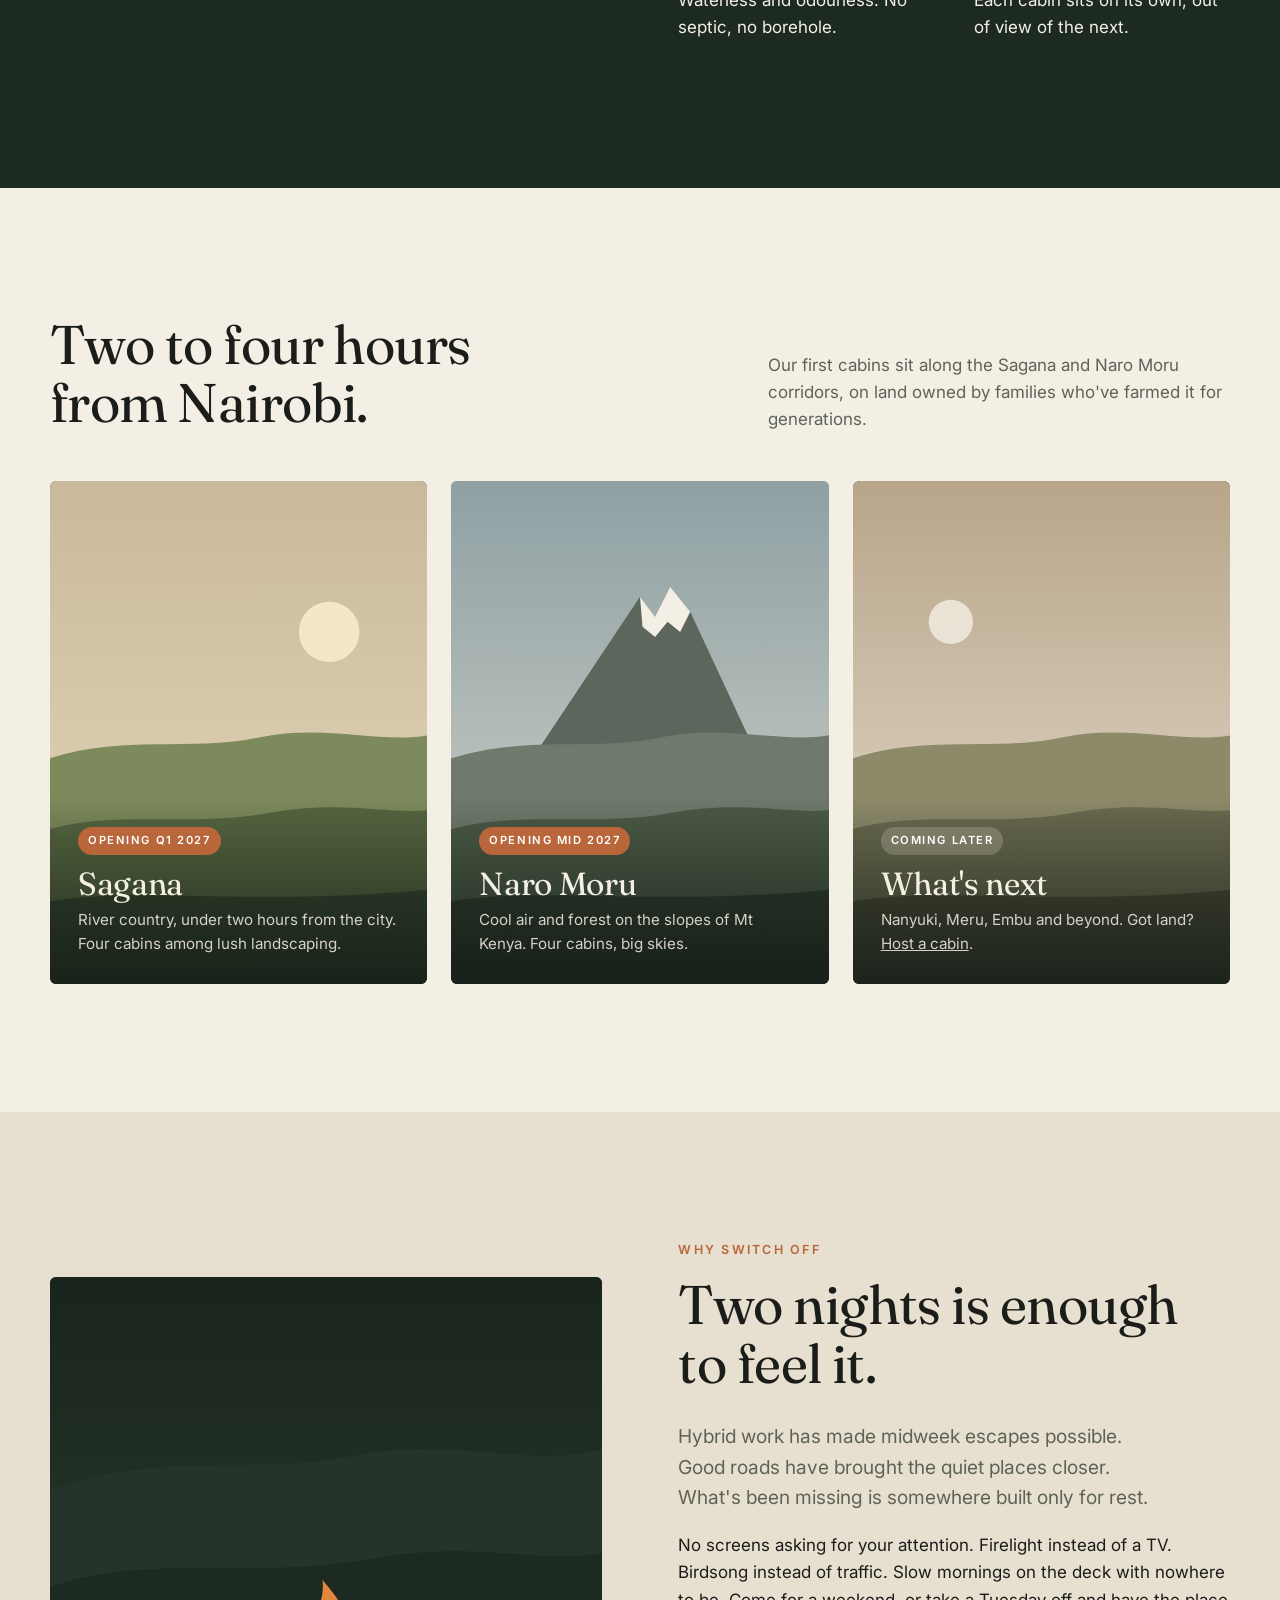
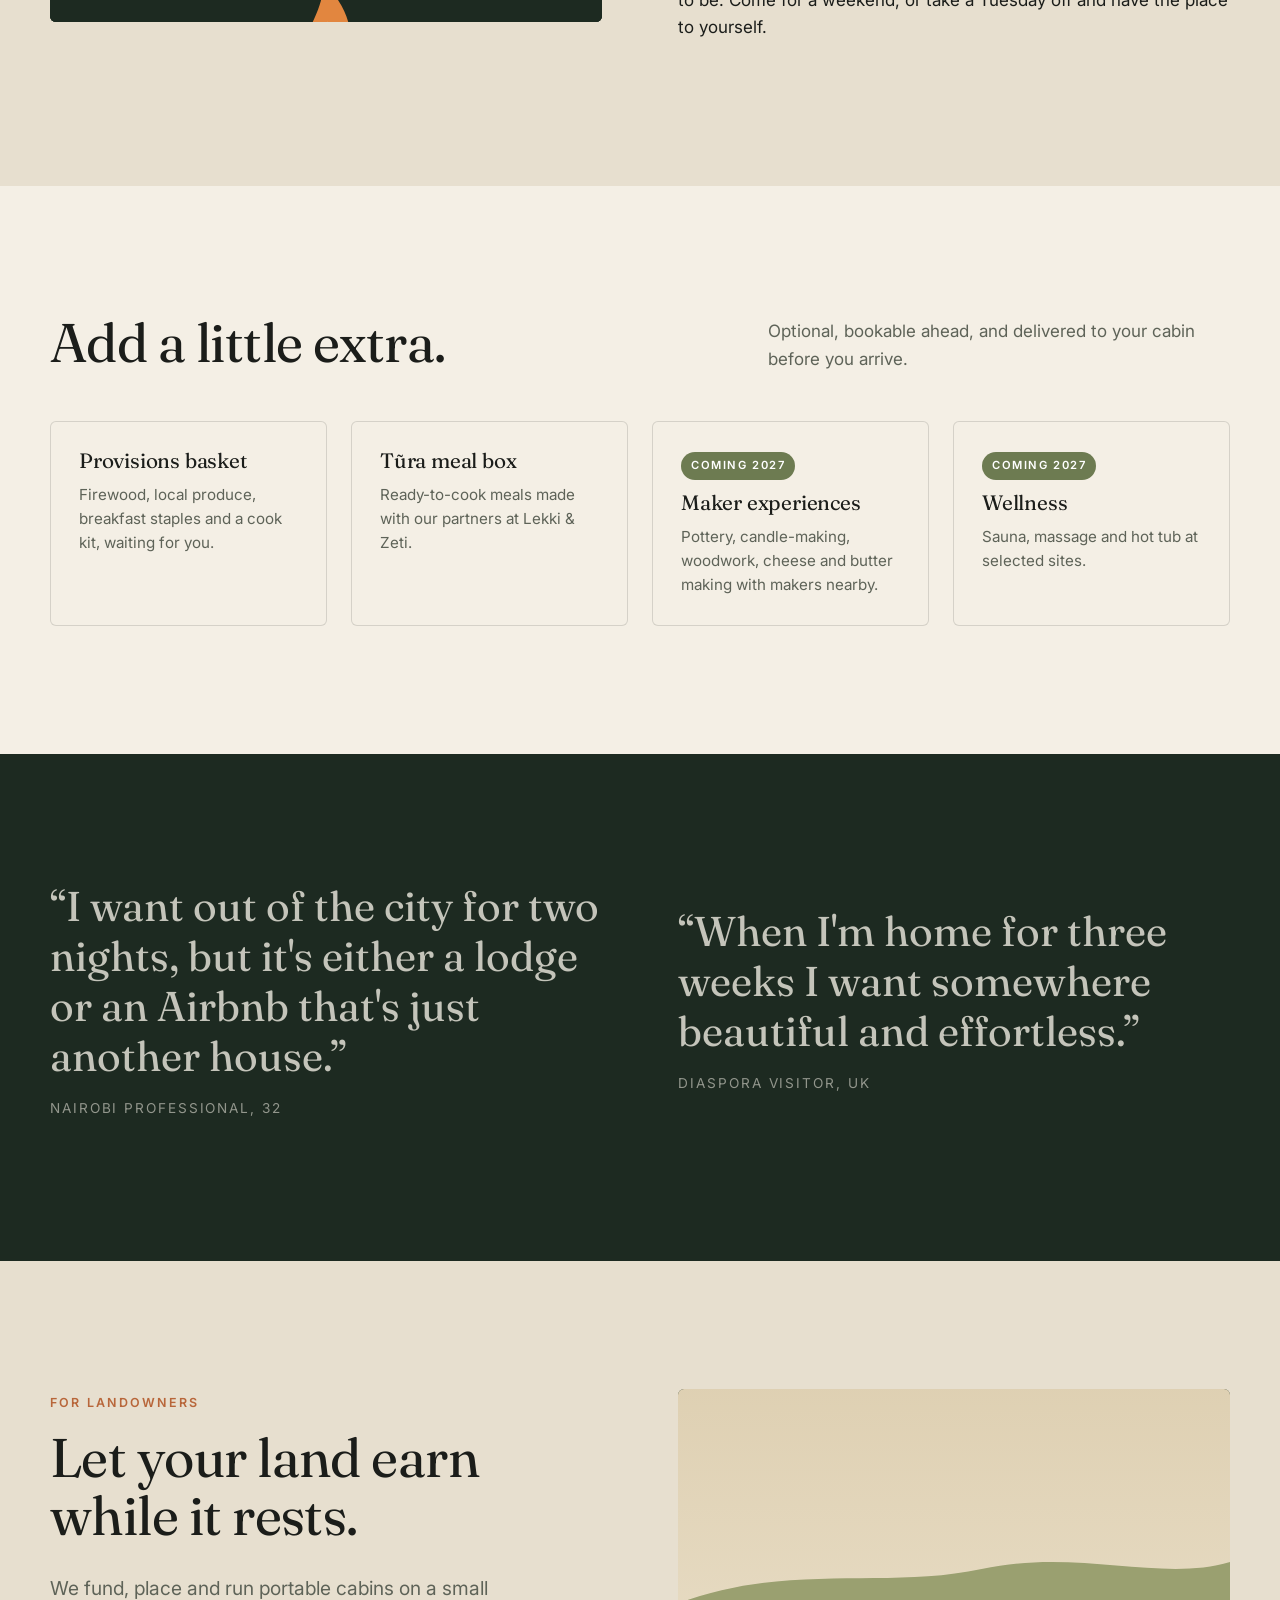
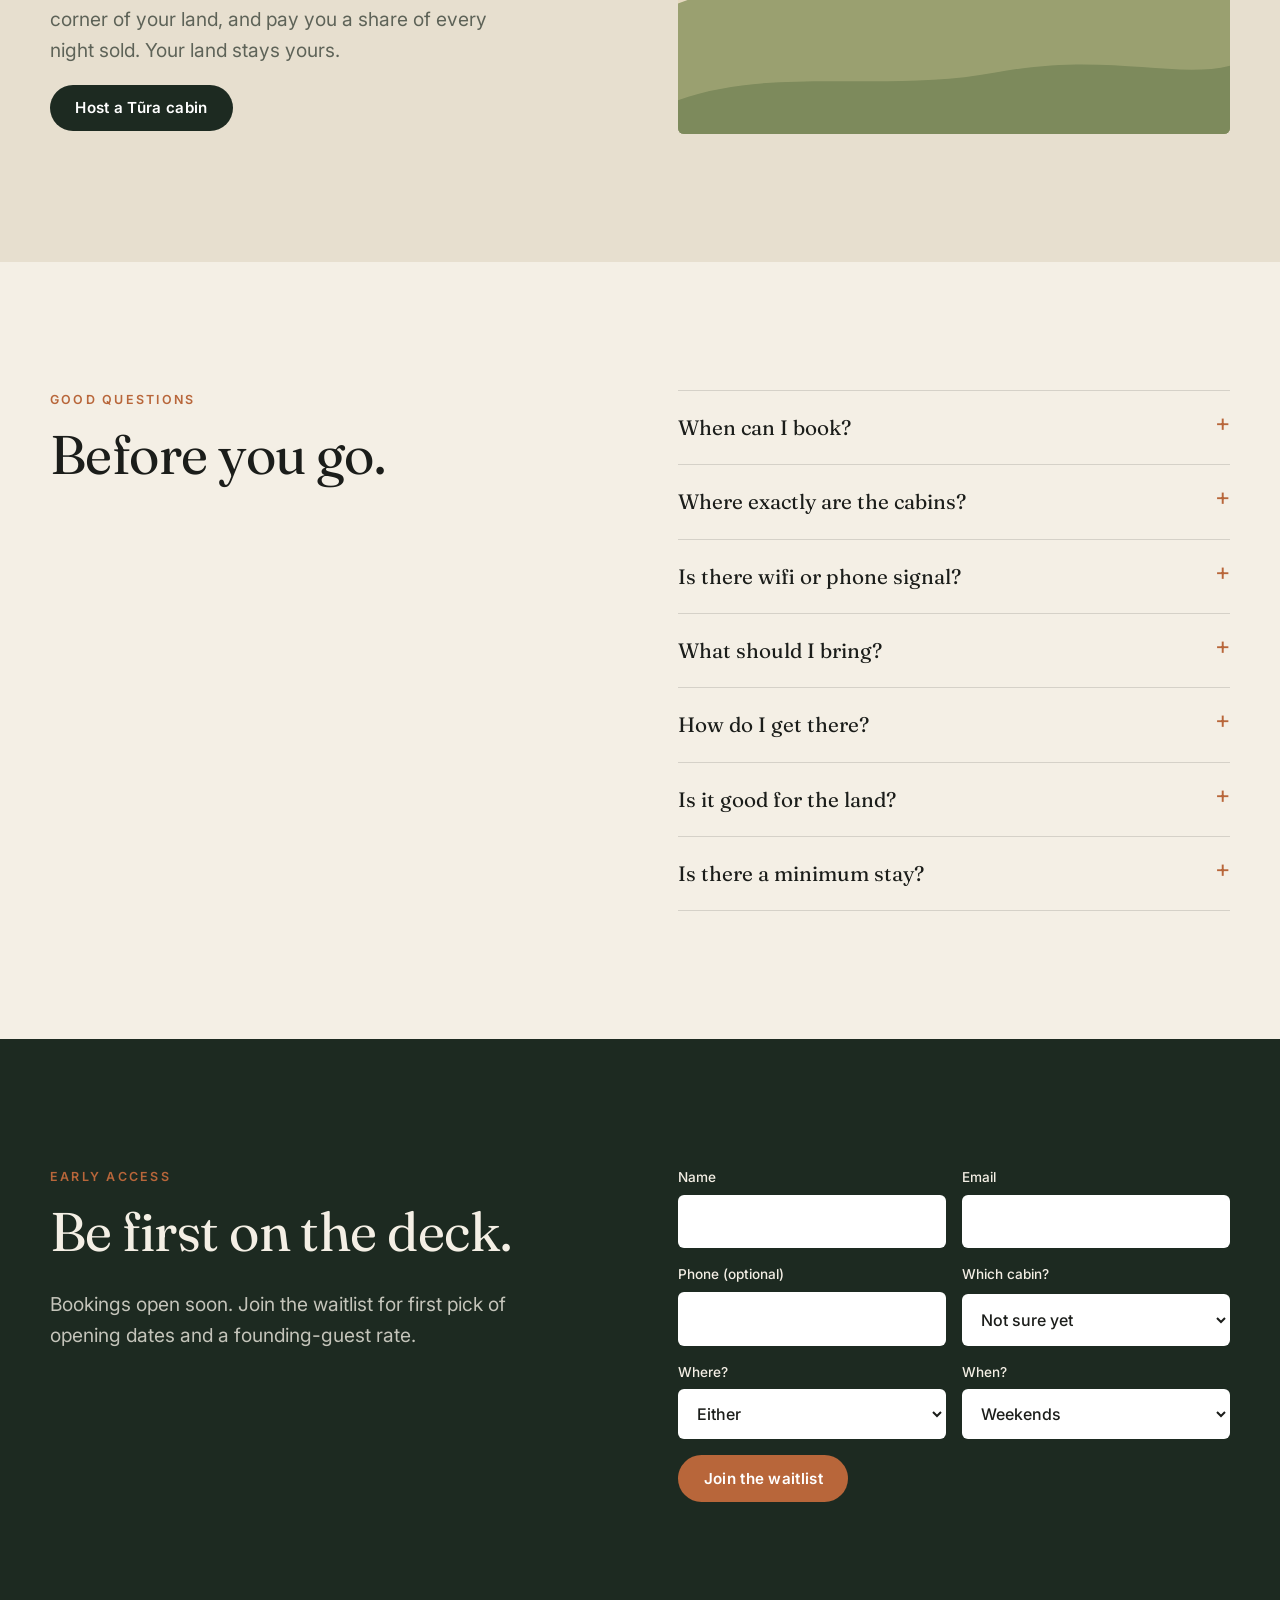
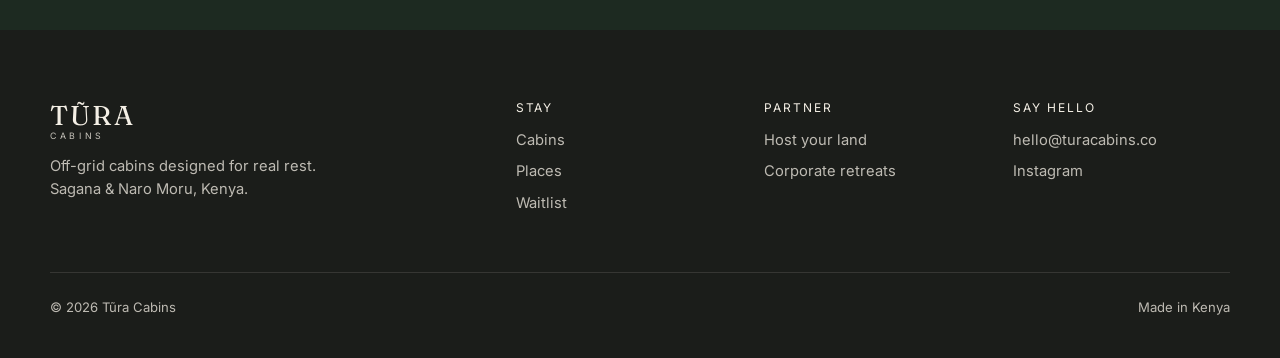
==== commit 36323fd2: "Show two cabins: Basic (KES 14,000) and Premium (KES 18,000) Co-Authored-By: Claude Opus 5.5 (1M con" ====
--- a/index.html
+++ b/index.html
@@ -68,50 +68,36 @@
   <section class="section section--sand" id="cabins">
     <div class="wrap">
       <div class="section-head reveal">
-        <h2>One cabin, made three ways.</h2>
+        <h2>Two cabins. Same quiet.</h2>
         <p>Every Tũra cabin is built to the same standard. The view changes from site to site; the price doesn't.</p>
       </div>
-      <div class="cards">
+      <div class="cards cards--2">
         <article class="cabin reveal">
-          <div class="ph"><img src="/assets/img/solo.svg" alt="Illustration of a small cabin with a lit window" loading="lazy"></div>
+          <div class="ph"><img src="/assets/img/duo.svg" alt="Illustration of a small cabin at sunset" loading="lazy"></div>
           <div class="cabin__body">
-            <span class="eyebrow">For one</span>
-            <h3>Tũra Solo</h3>
-            <p class="cabin__price">KES 12,000 <small>/ night</small></p>
-            <ul>
-              <li>Sleeps 1</li>
-              <li>Deck &amp; fire pit</li>
-              <li>Hot shower</li>
-            </ul>
-            <a href="#waitlist" class="btn btn--dark" data-cabin="Solo">Request Solo</a>
-          </div>
-        </article>
-        <article class="cabin reveal">
-          <div class="ph"><img src="/assets/img/duo.svg" alt="Illustration of a cabin at sunset" loading="lazy"></div>
-          <div class="cabin__body">
-            <span class="eyebrow">For two</span>
-            <h3>Tũra Duo</h3>
-            <p class="cabin__price">KES 16,000 <small>/ night</small></p>
+            <span class="eyebrow">For couples &amp; solo travellers</span>
+            <h3>The Basic</h3>
+            <p class="cabin__price">KES 14,000 <small>/ night</small></p>
             <ul>
               <li>Sleeps 2, queen bed</li>
               <li>Deck &amp; fire pit</li>
-              <li>Hot shower</li>
+              <li>Hot shower &amp; kitchenette</li>
             </ul>
-            <a href="#waitlist" class="btn btn--dark" data-cabin="Duo">Request Duo</a>
+            <a href="#waitlist" class="btn btn--dark" data-cabin="Basic">Request the Basic</a>
           </div>
         </article>
         <article class="cabin reveal">
-          <div class="ph"><img src="/assets/img/loft.svg" alt="Illustration of a larger cabin with a loft under the stars" loading="lazy"></div>
+          <div class="ph"><img src="/assets/img/loft.svg" alt="Illustration of a larger cabin under the stars" loading="lazy"></div>
           <div class="cabin__body">
-            <span class="eyebrow">For four</span>
-            <h3>Tũra Loft</h3>
-            <p class="cabin__price">KES 22,000 <small>/ night</small></p>
+            <span class="eyebrow">More room to spread out</span>
+            <h3>The Premium</h3>
+            <p class="cabin__price">KES 18,000 <small>/ night</small></p>
             <ul>
-              <li>Sleeps 4, with a loft</li>
-              <li>Larger deck</li>
-              <li>Outdoor shower</li>
+              <li>Larger, elevated cabin</li>
+              <li>Private deck &amp; fire pit</li>
+              <li>Hot shower &amp; kitchenette</li>
             </ul>
-            <a href="#waitlist" class="btn btn--dark" data-cabin="Loft">Request Loft</a>
+            <a href="#waitlist" class="btn btn--dark" data-cabin="Premium">Request the Premium</a>
           </div>
         </article>
       </div>
@@ -310,9 +296,8 @@
           <label>Which cabin?
             <select name="cabin" data-cabin-select>
               <option value="Not sure yet">Not sure yet</option>
-              <option value="Solo">Tũra Solo</option>
-              <option value="Duo">Tũra Duo</option>
-              <option value="Loft">Tũra Loft</option>
+              <option value="Basic">The Basic</option>
+              <option value="Premium">The Premium</option>
             </select>
           </label>
         </div>
--- a/assets/css/styles.css
+++ b/assets/css/styles.css
@@ -243,6 +243,7 @@
   border: 1px solid var(--line);
 }
 .cabin .ph { border-radius: 0; aspect-ratio: 4 / 3; }
+.cards--2 .cabin .ph { aspect-ratio: 16 / 9; }
 .cabin__body { padding: 26px 26px 30px; display: flex; flex-direction: column; flex: 1; }
 .cabin__price { font-family: var(--serif); font-size: 1.9rem; margin: 0.2em 0 0.1em; }
 .cabin__price small { font-family: var(--sans); font-size: 0.85rem; color: var(--muted); }
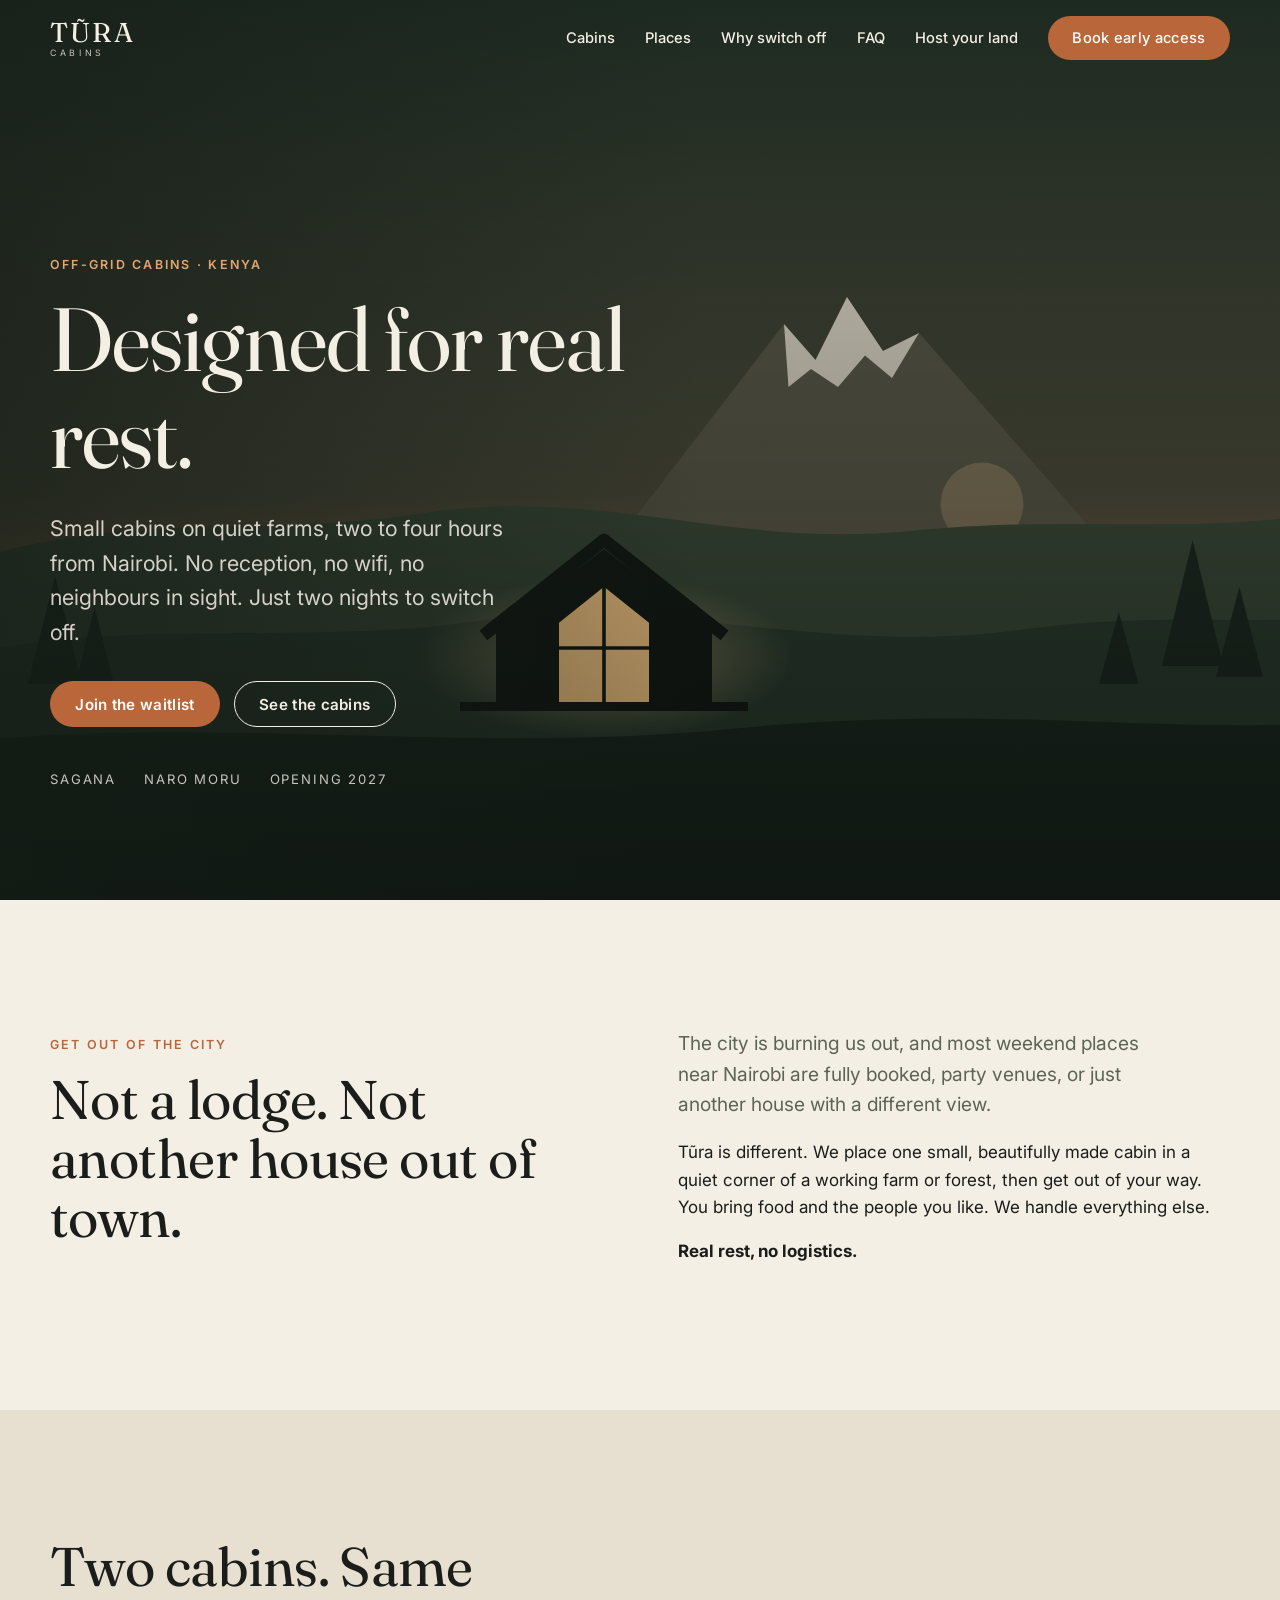
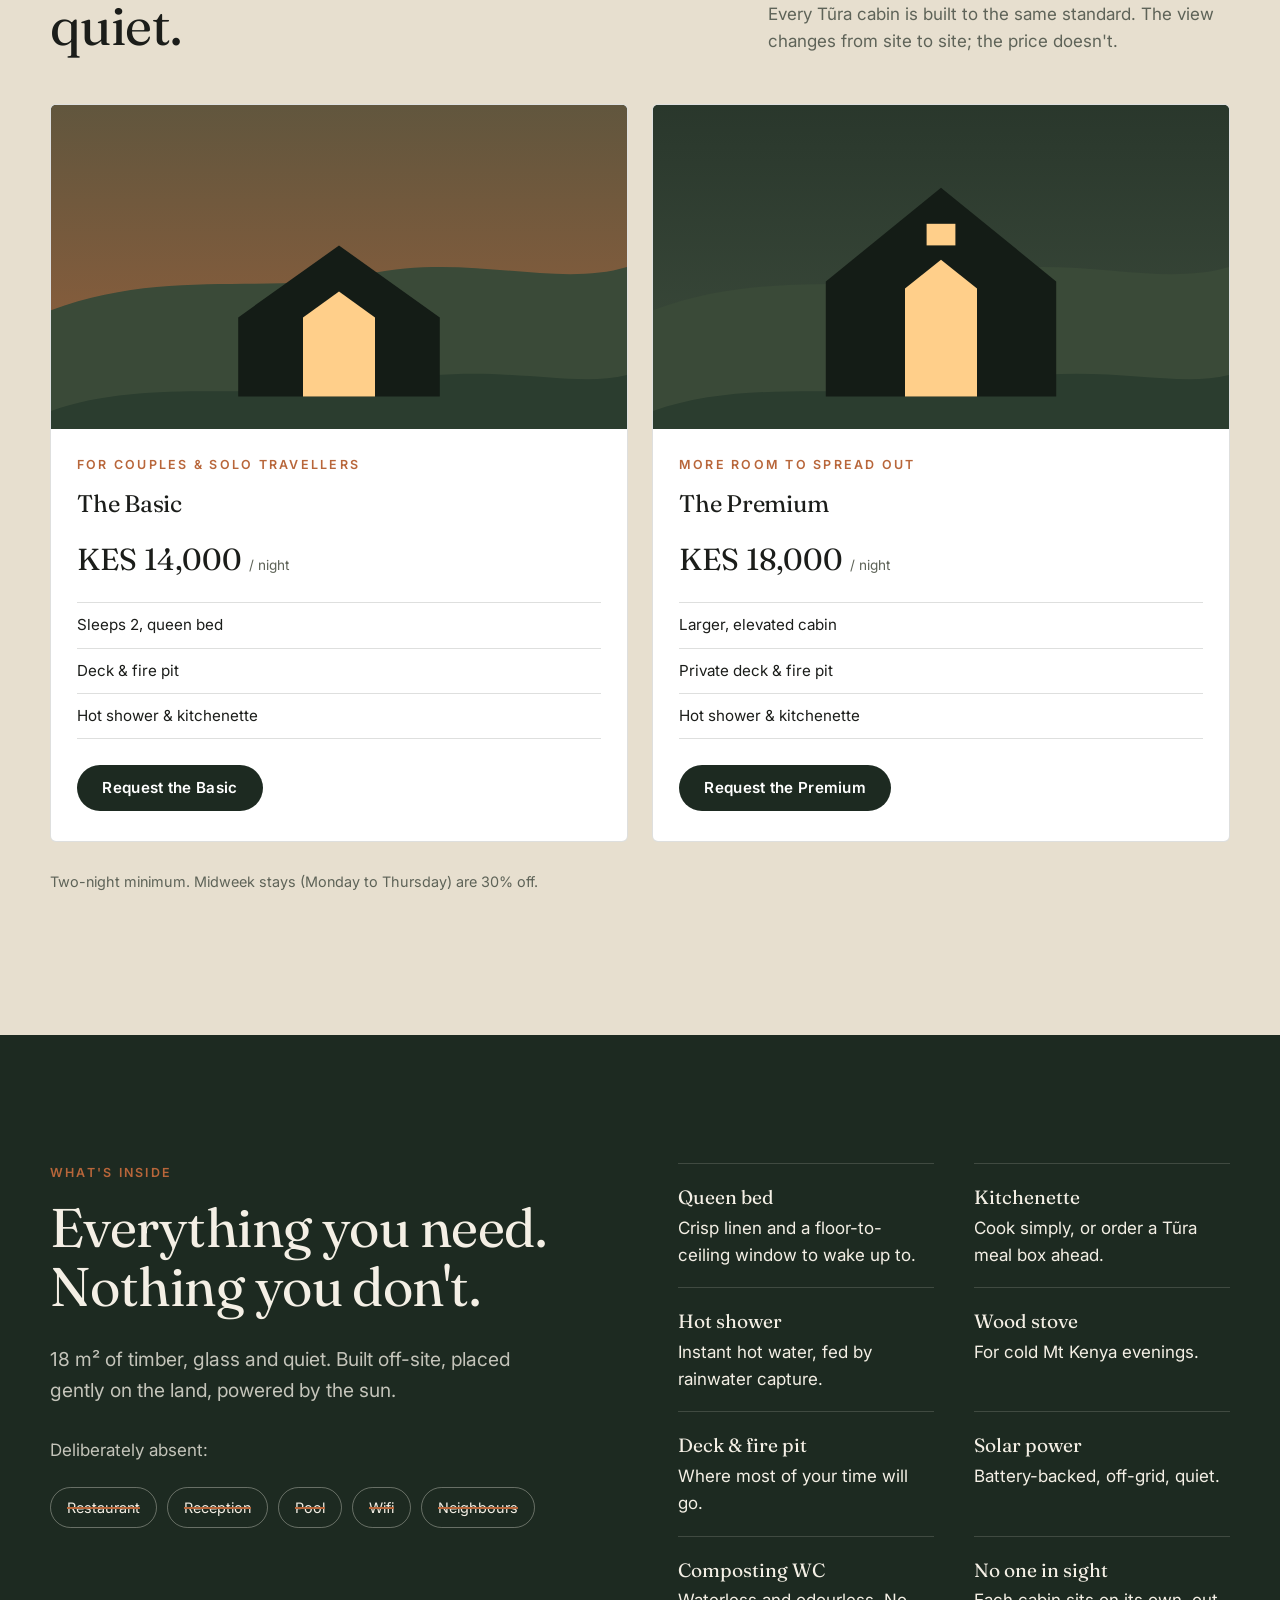
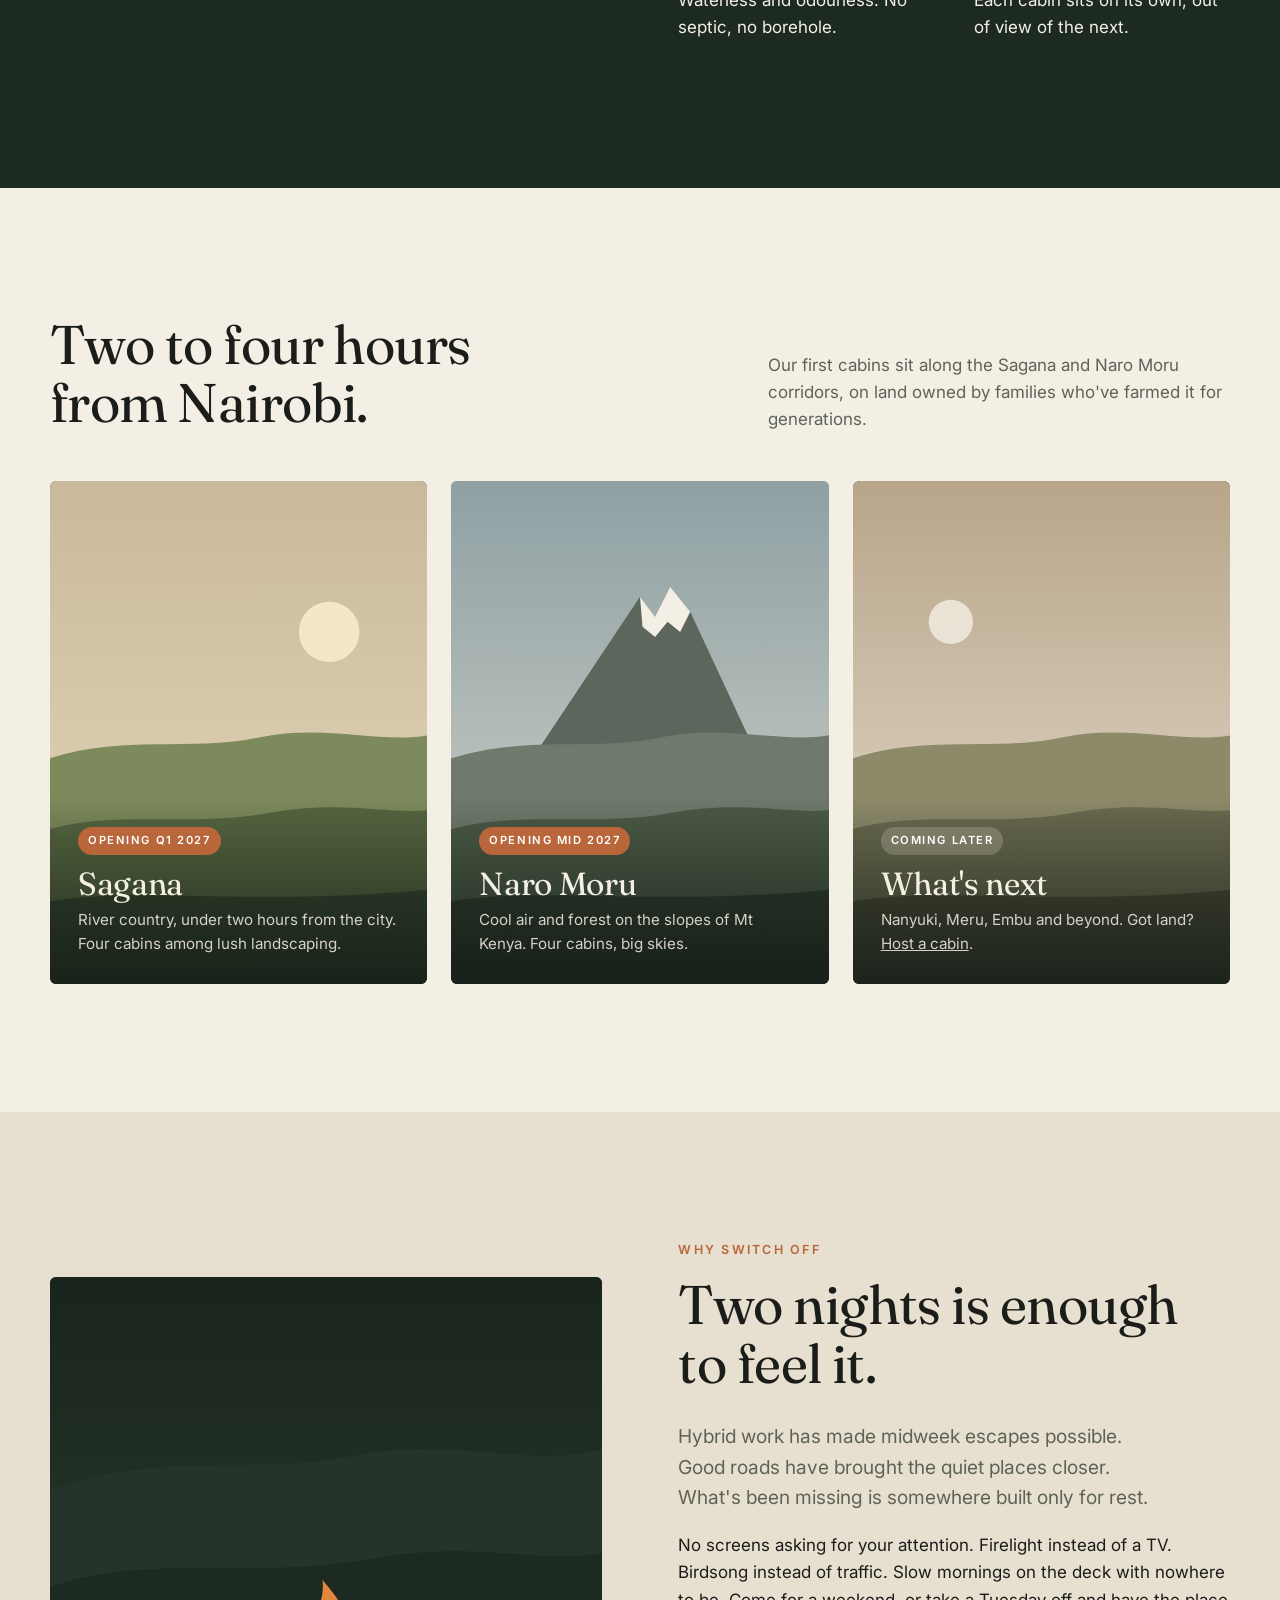
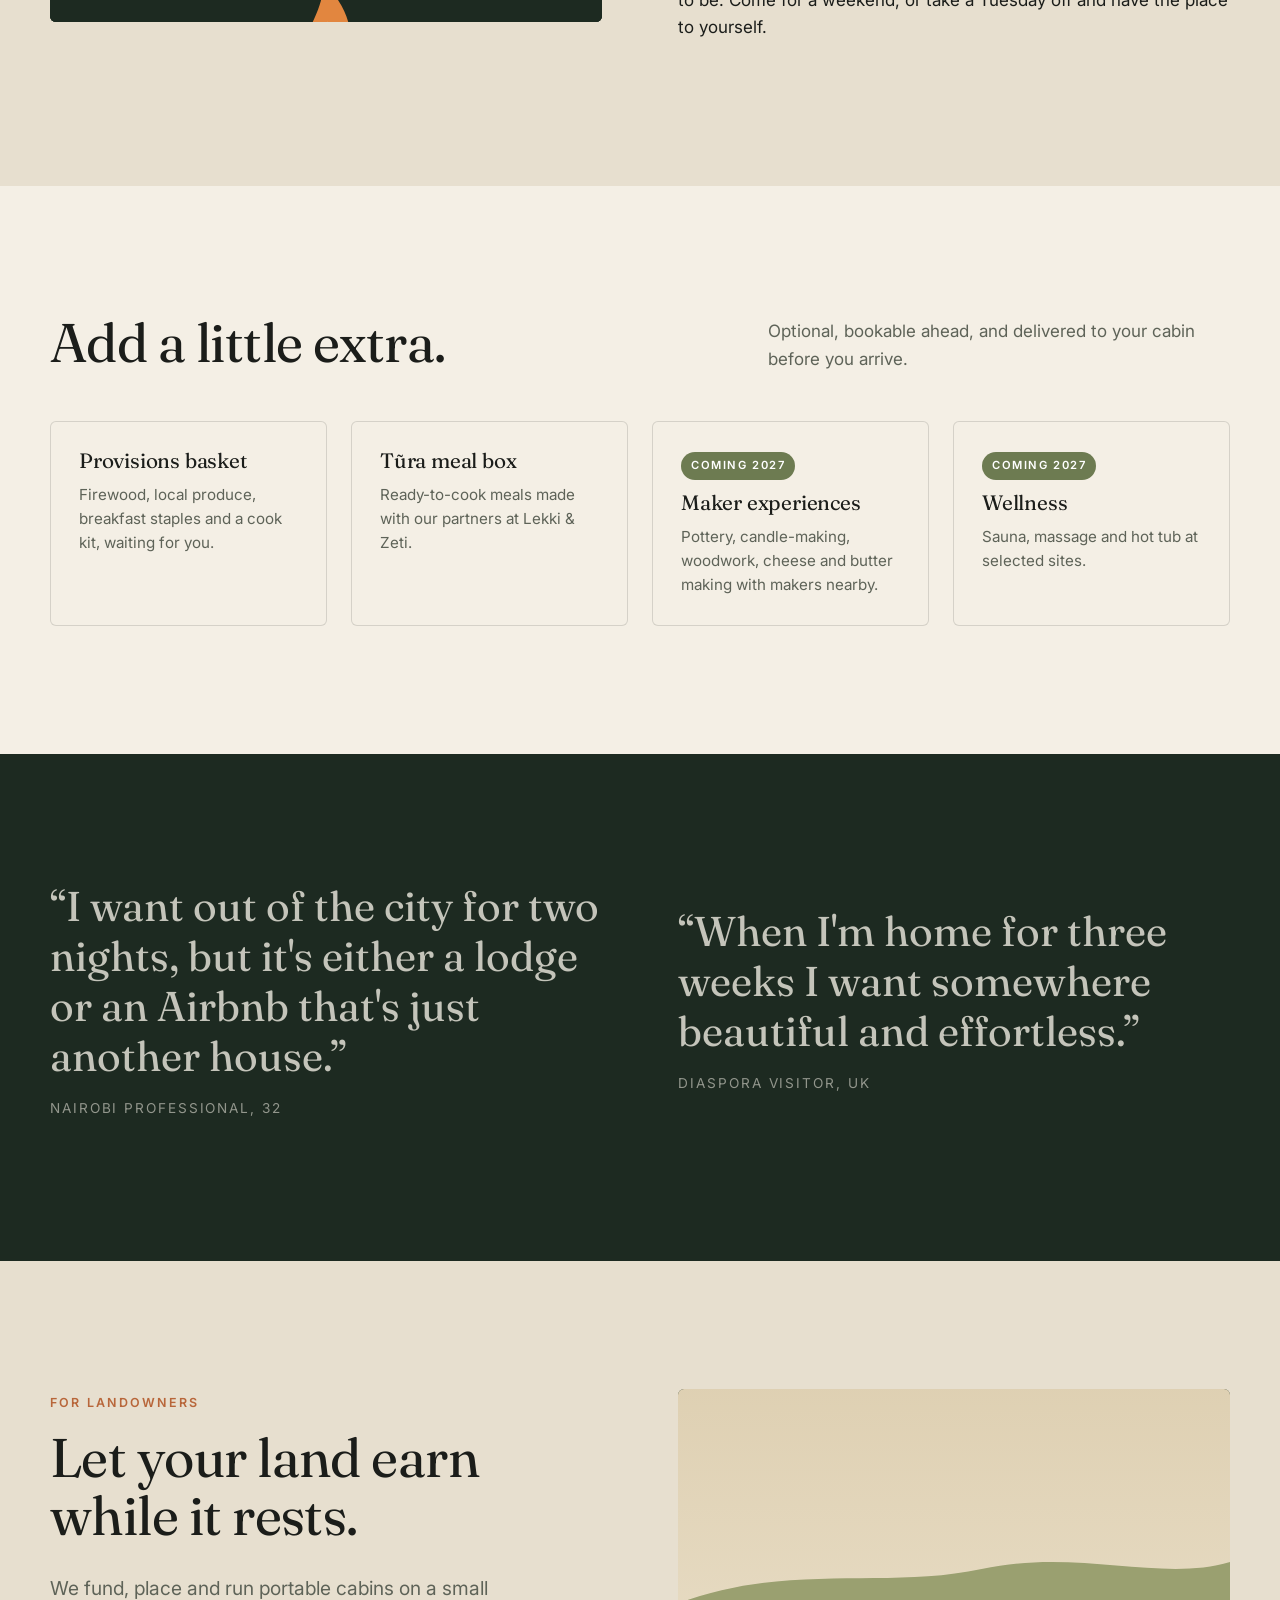
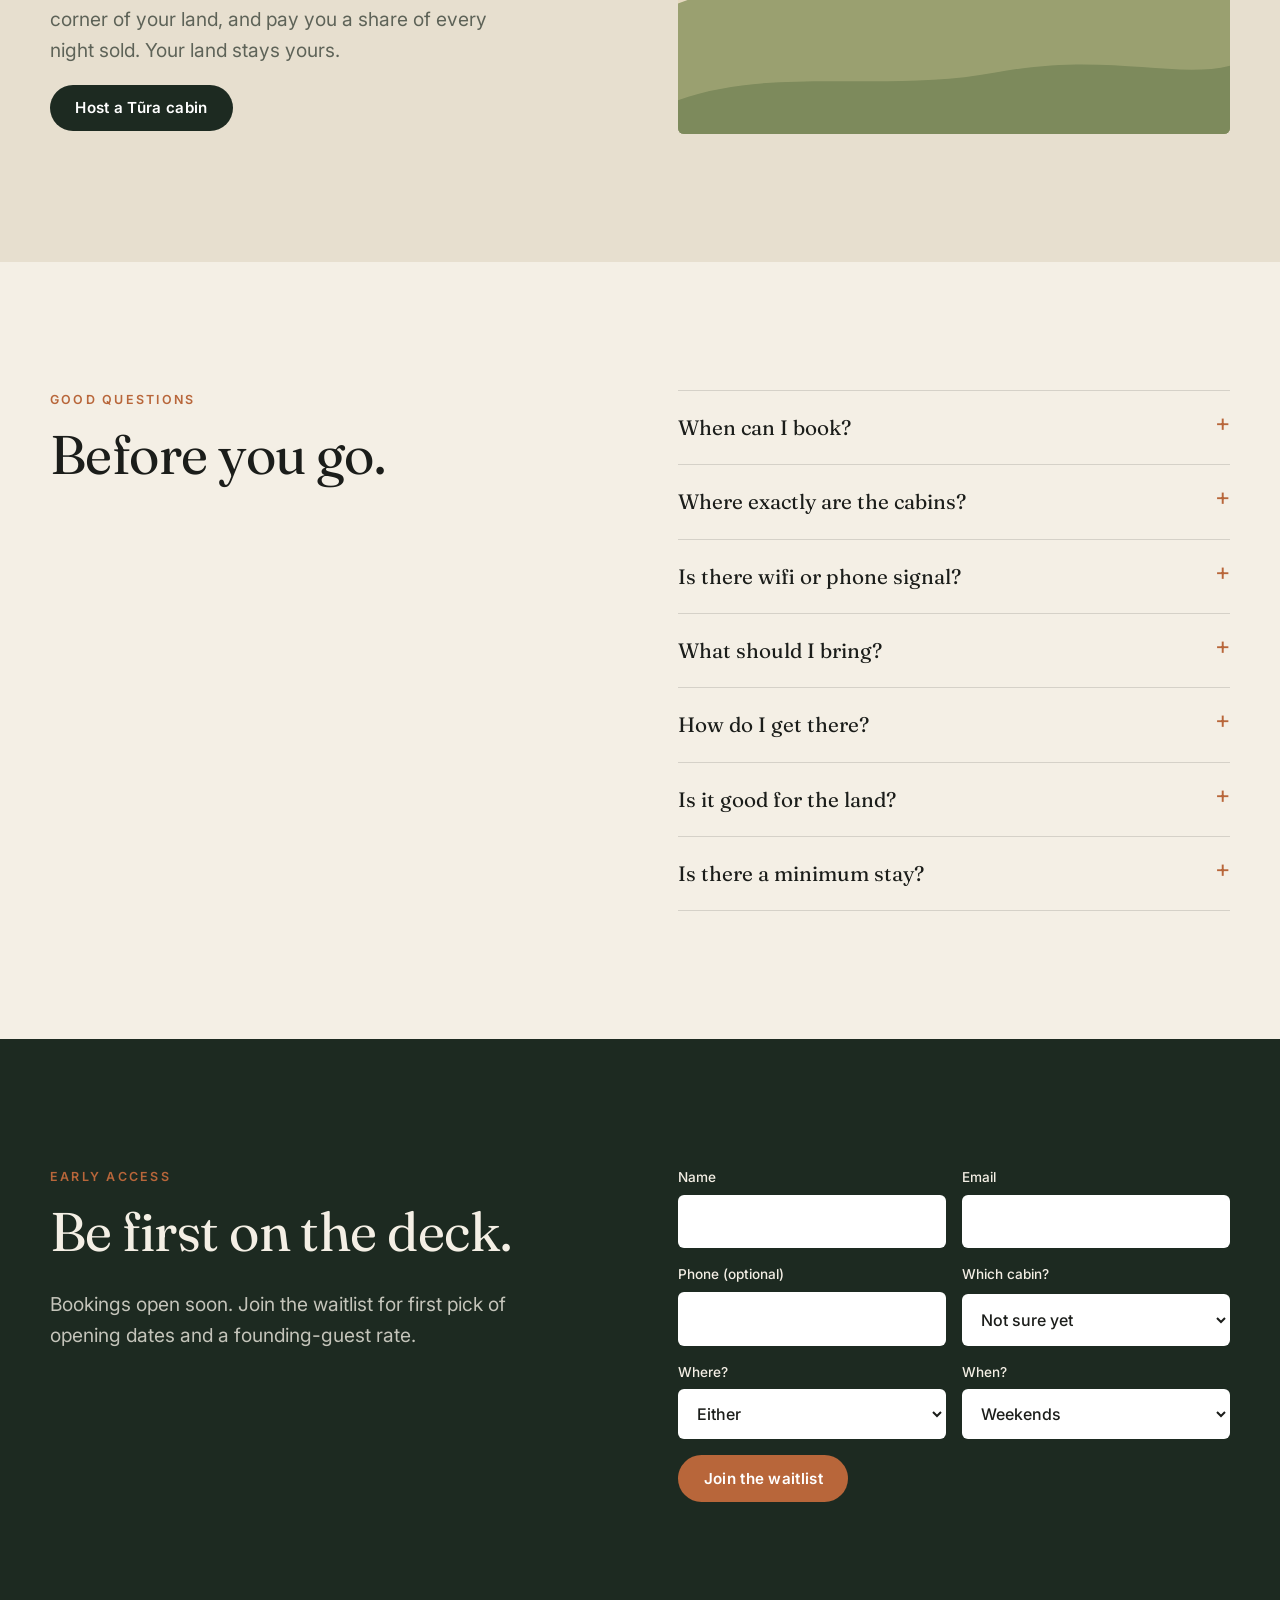
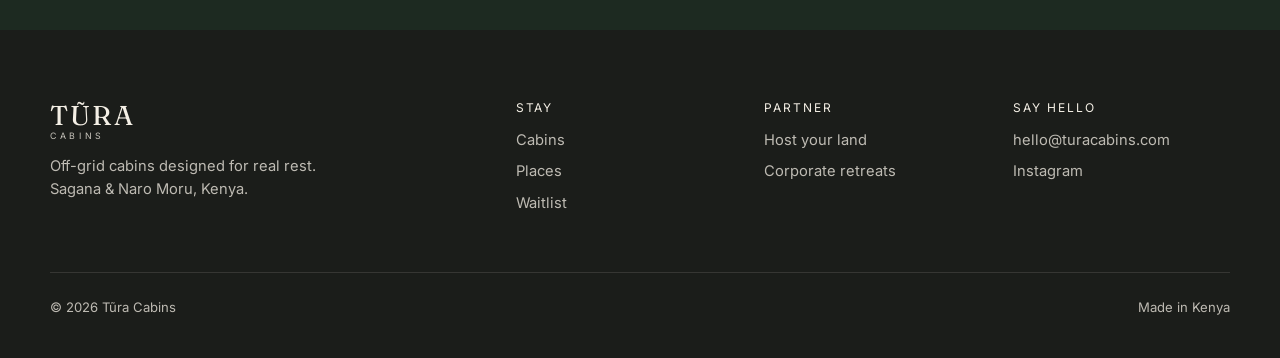
==== commit 5d91ecc4: "Use hello@turacabins.com as the contact email Co-Authored-By: Claude Opus 5.5 (1M context) <noreply@" ====
--- a/index.html
+++ b/index.html
@@ -343,13 +343,13 @@
         <h4>Partner</h4>
         <ul>
           <li><a href="/host/">Host your land</a></li>
-          <li><a href="mailto:hello@turacabins.co?subject=Corporate%20retreats">Corporate retreats</a></li>
+          <li><a href="mailto:hello@turacabins.com?subject=Corporate%20retreats">Corporate retreats</a></li>
         </ul>
       </div>
       <div>
         <h4>Say hello</h4>
         <ul>
-          <li><a href="mailto:hello@turacabins.co">hello@turacabins.co</a></li>
+          <li><a href="mailto:hello@turacabins.com">hello@turacabins.com</a></li>
           <li><a href="https://instagram.com/" rel="noopener">Instagram</a></li>
         </ul>
       </div>
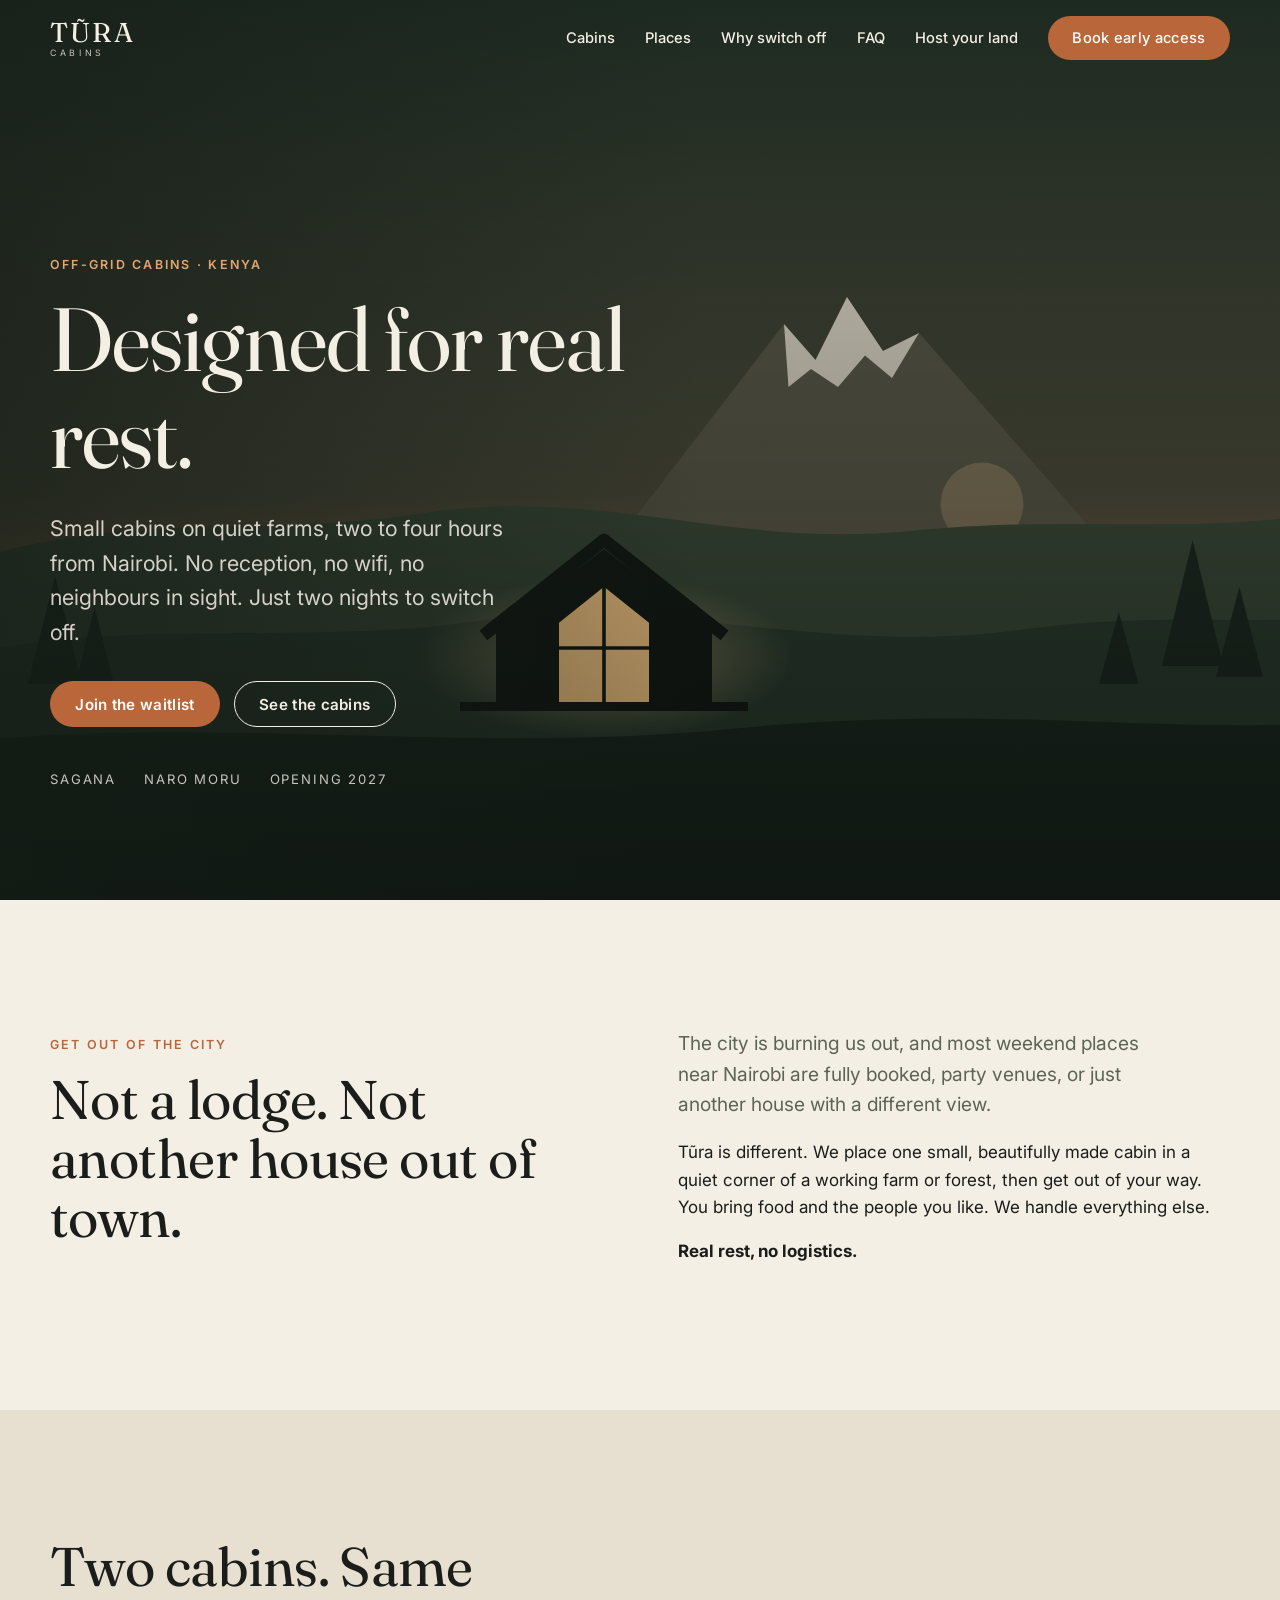
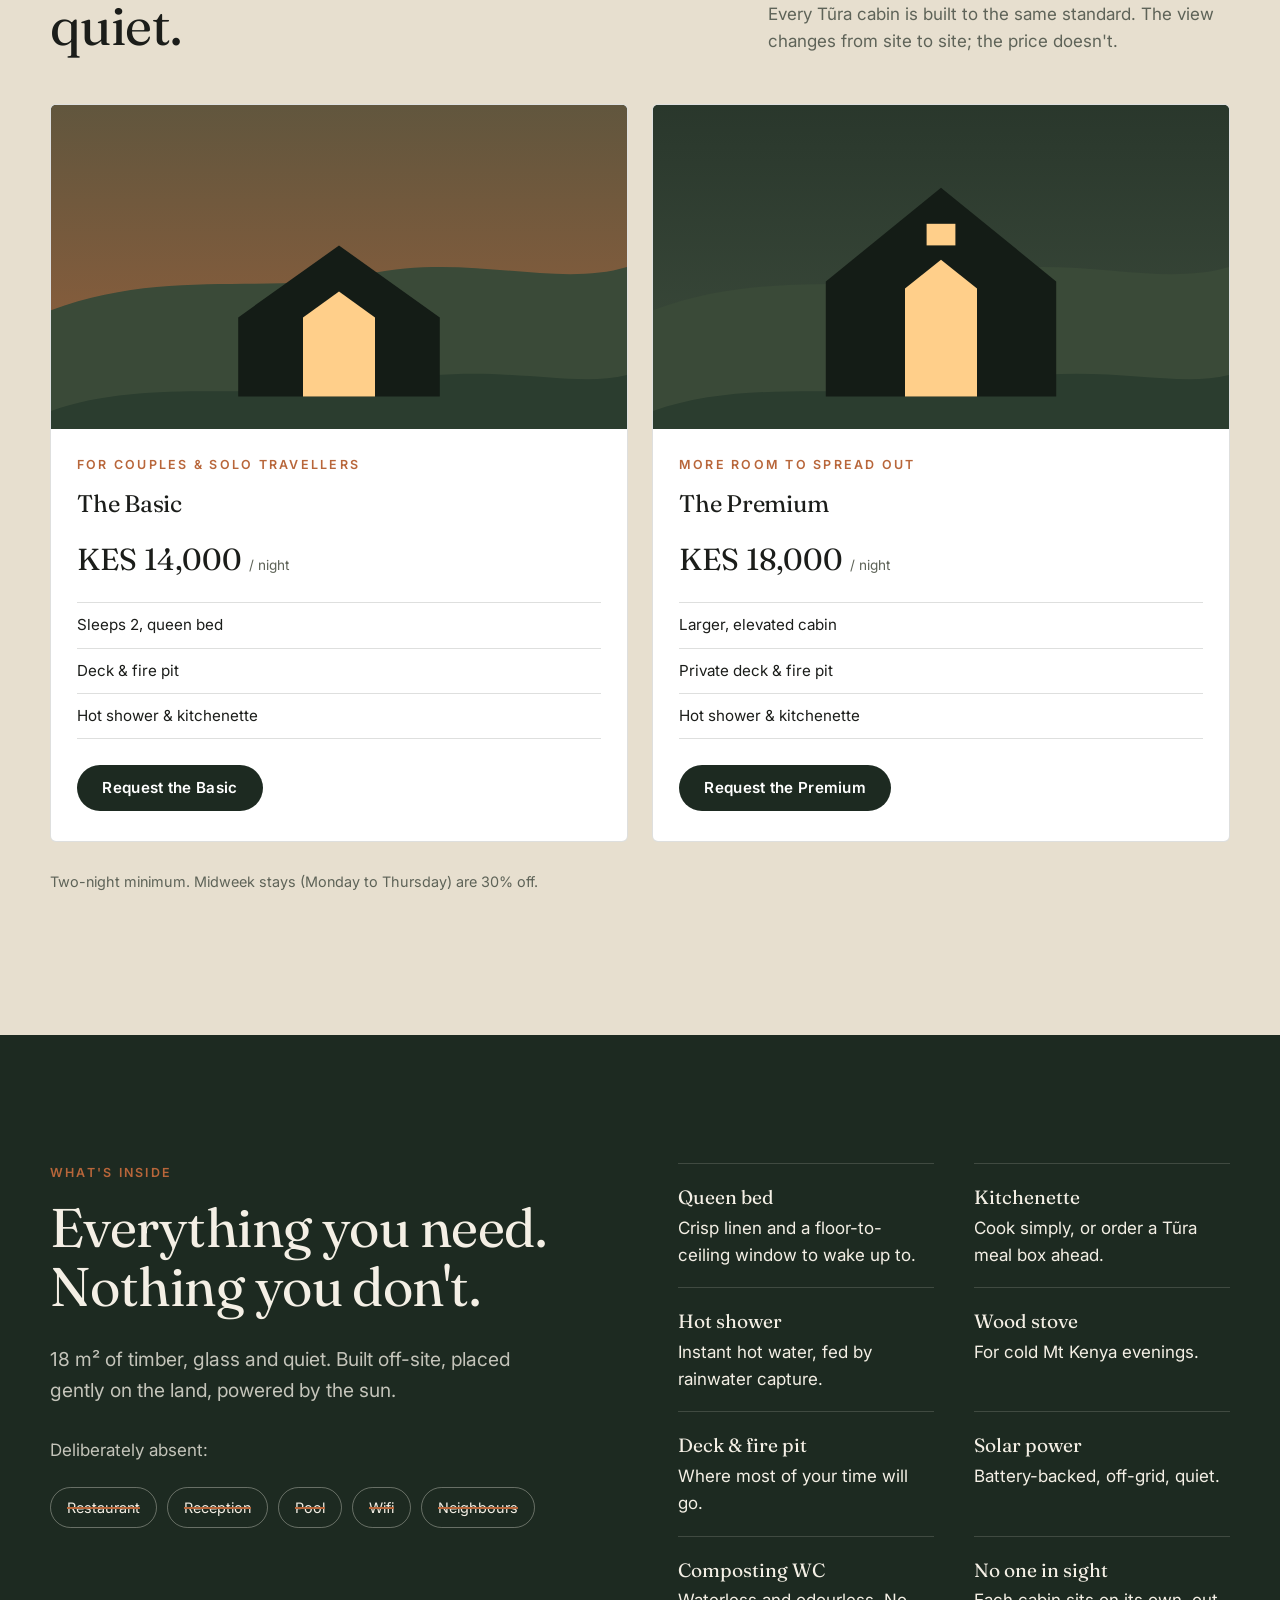
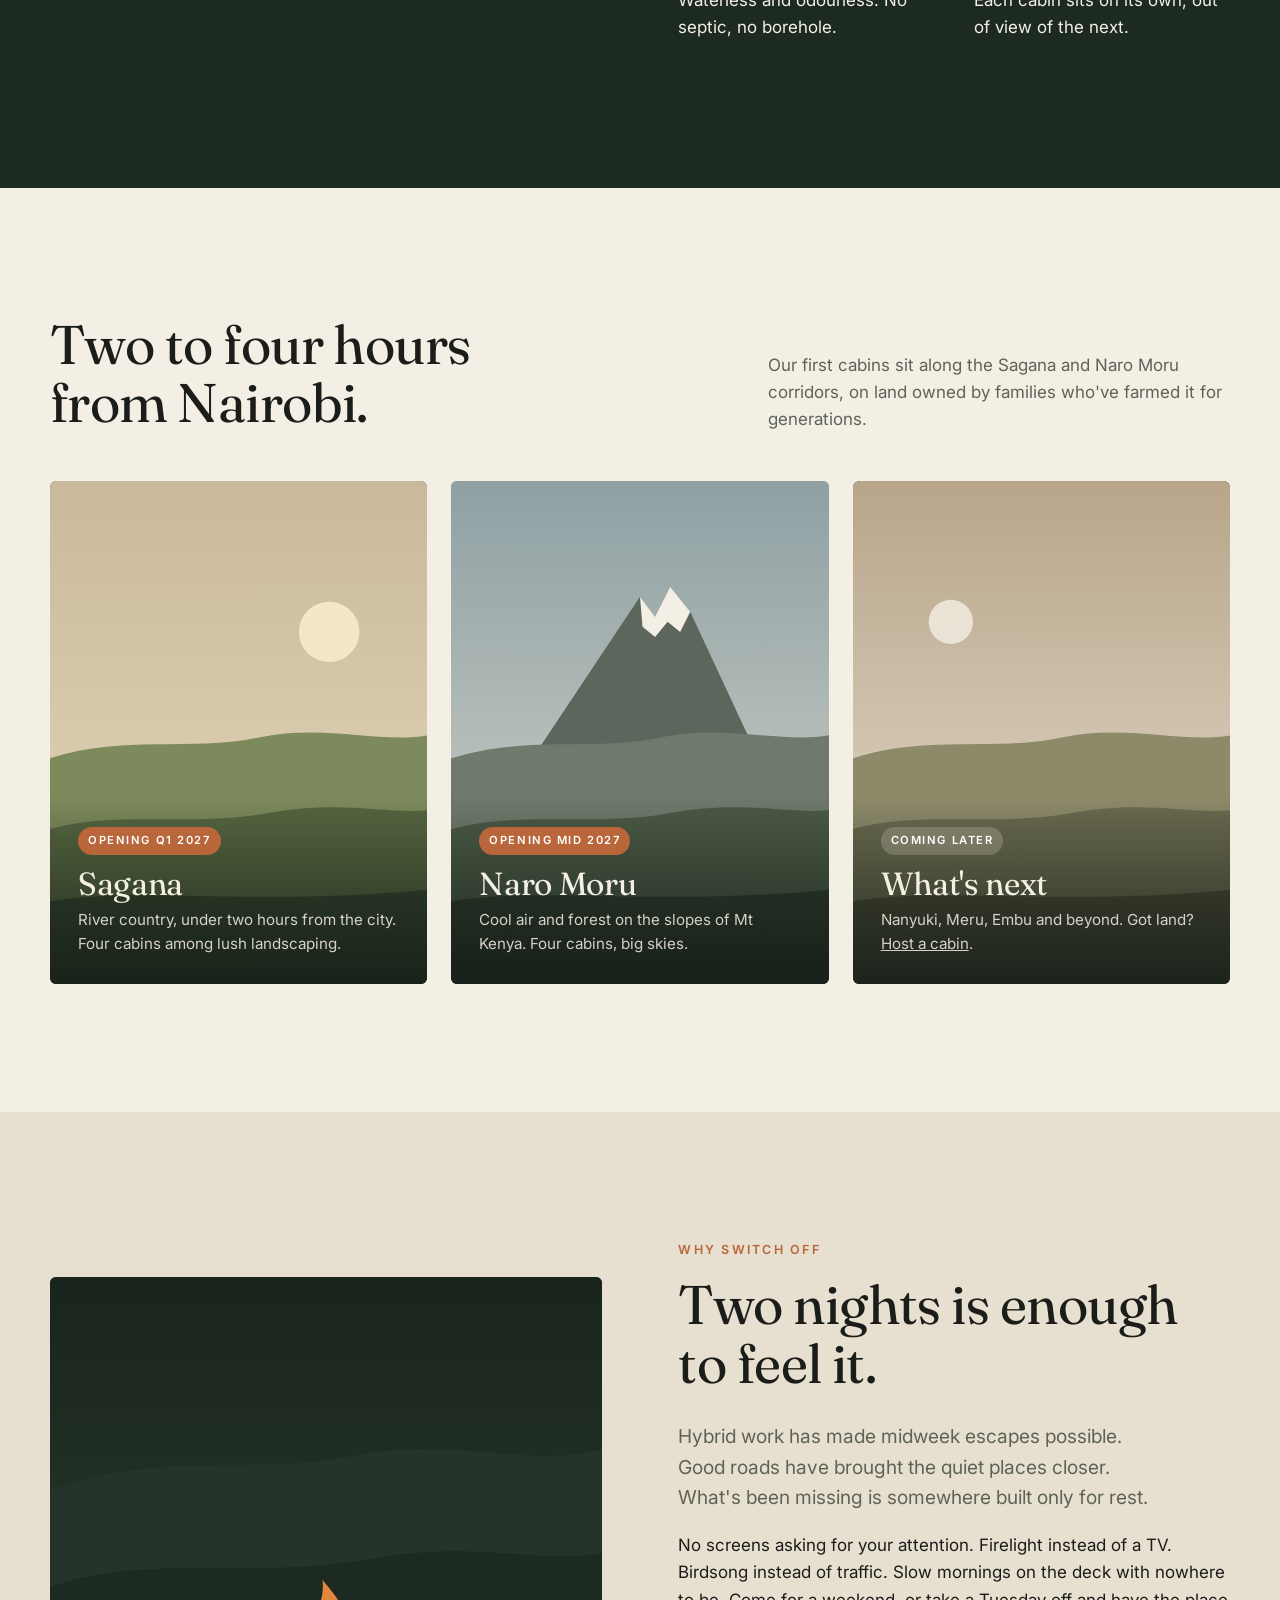
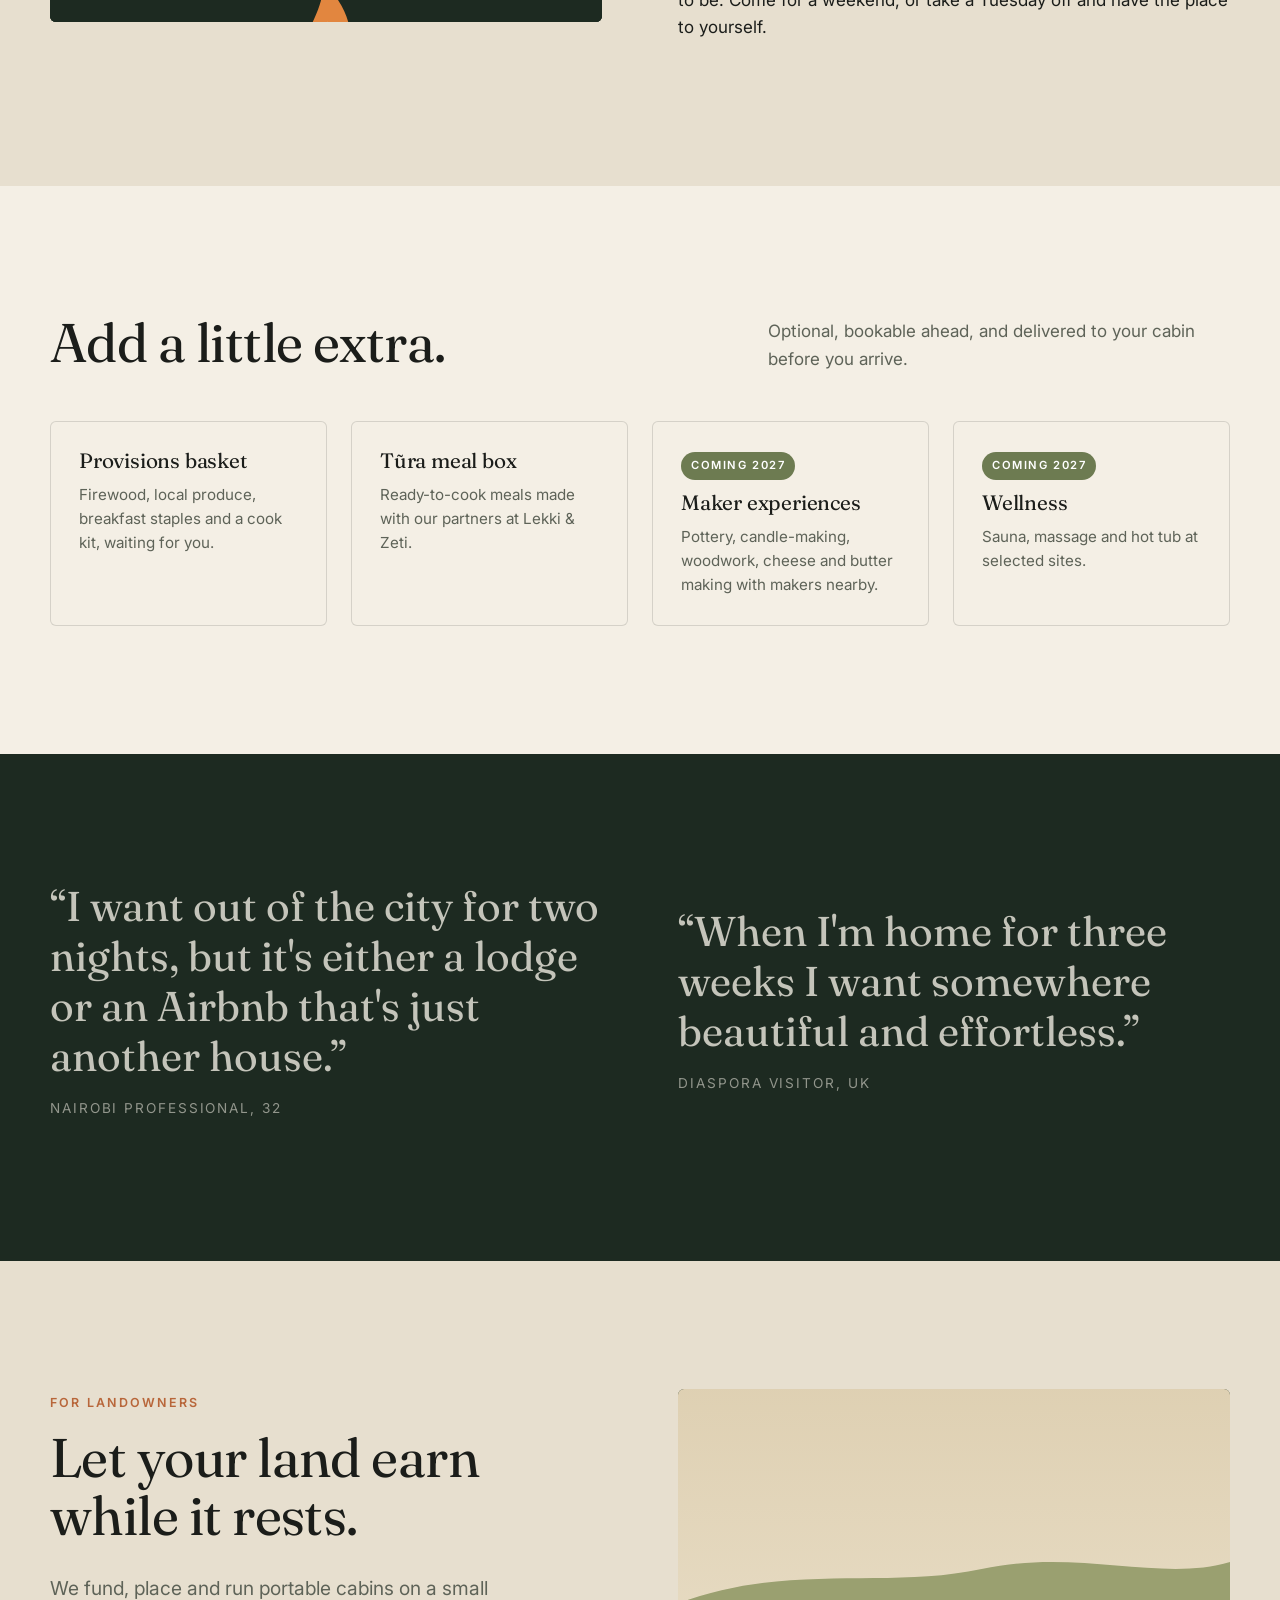
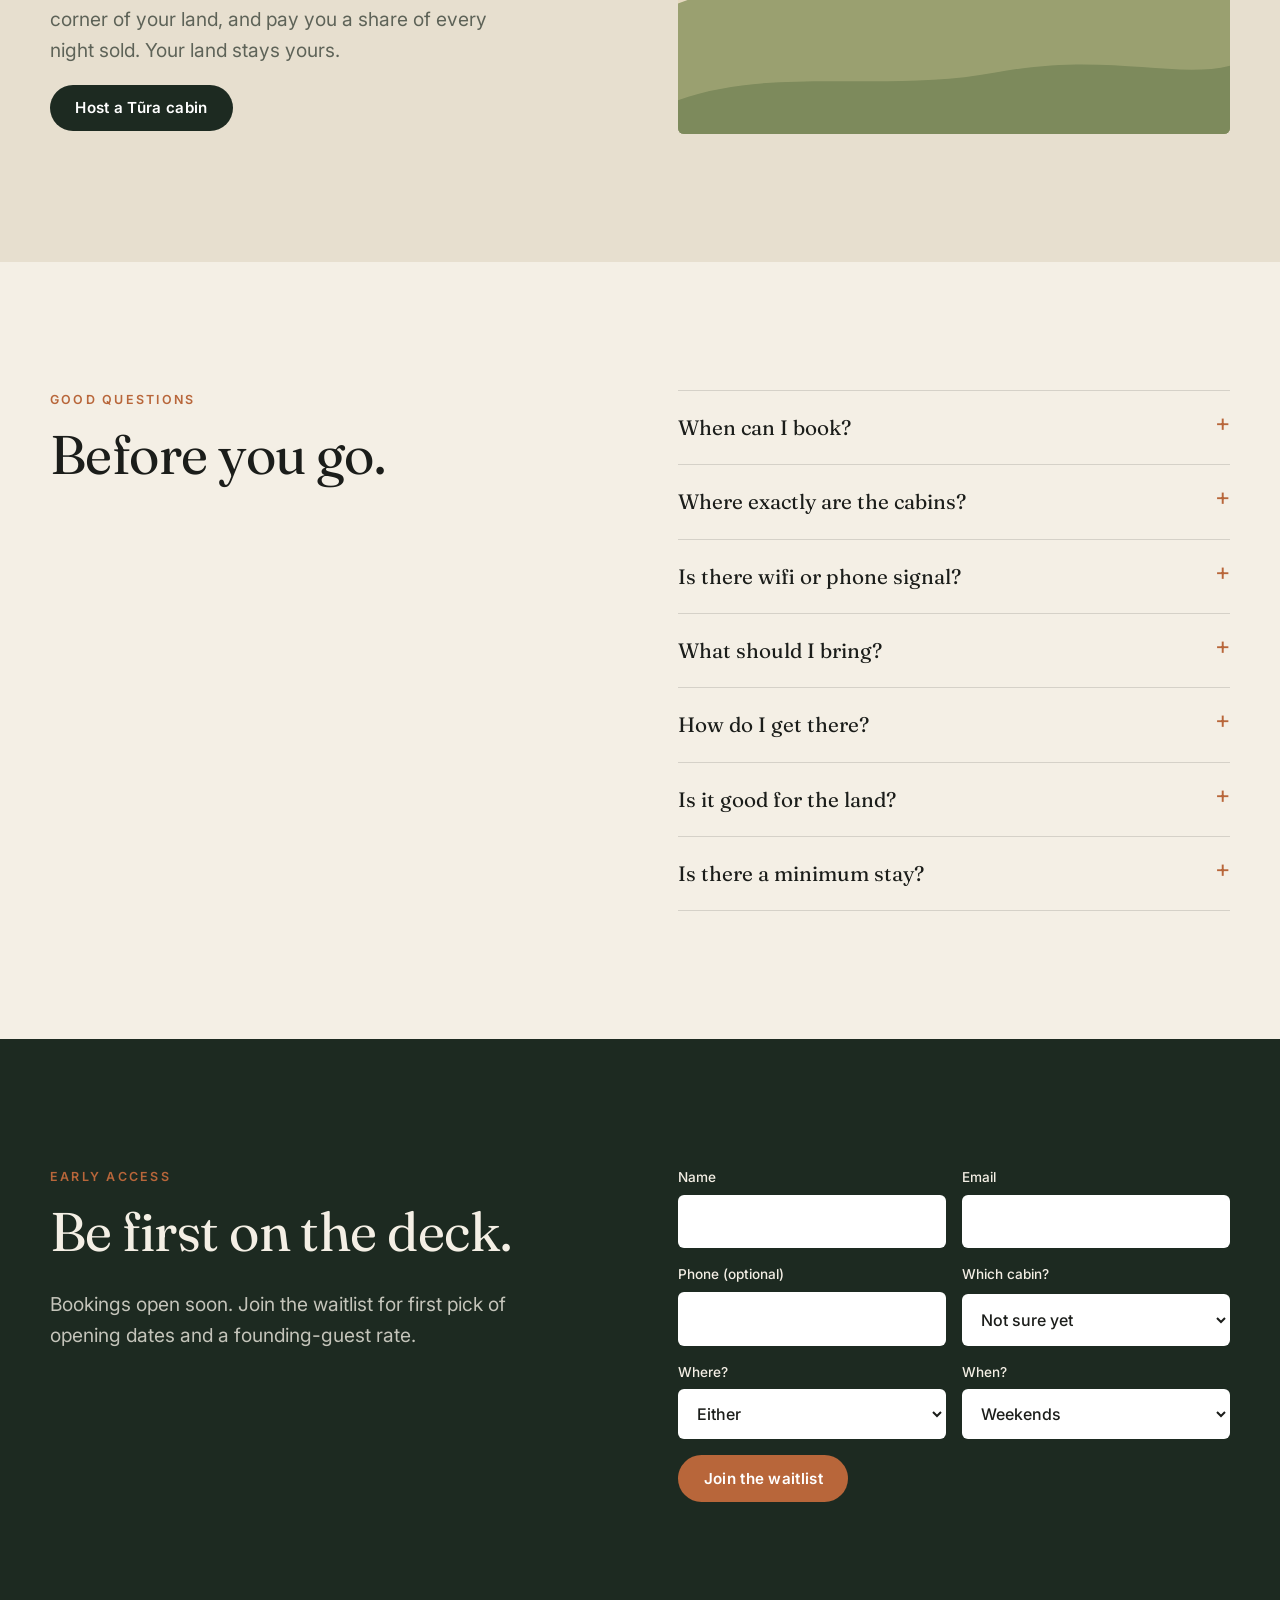
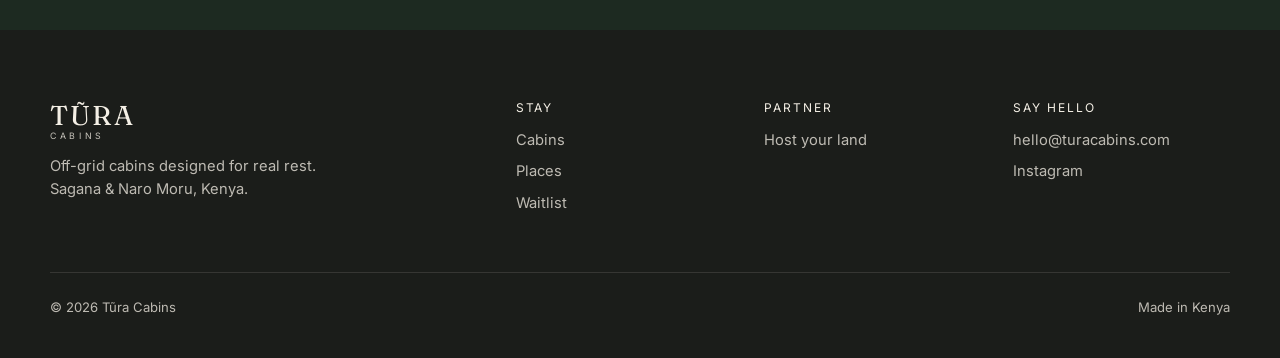
==== commit 7c905661: "Remove the Corporate retreats footer link Co-Authored-By: Claude Opus 5.5 (1M context) <noreply@anth" ====
--- a/index.html
+++ b/index.html
@@ -343,7 +343,6 @@
         <h4>Partner</h4>
         <ul>
           <li><a href="/host/">Host your land</a></li>
-          <li><a href="mailto:hello@turacabins.com?subject=Corporate%20retreats">Corporate retreats</a></li>
         </ul>
       </div>
       <div>
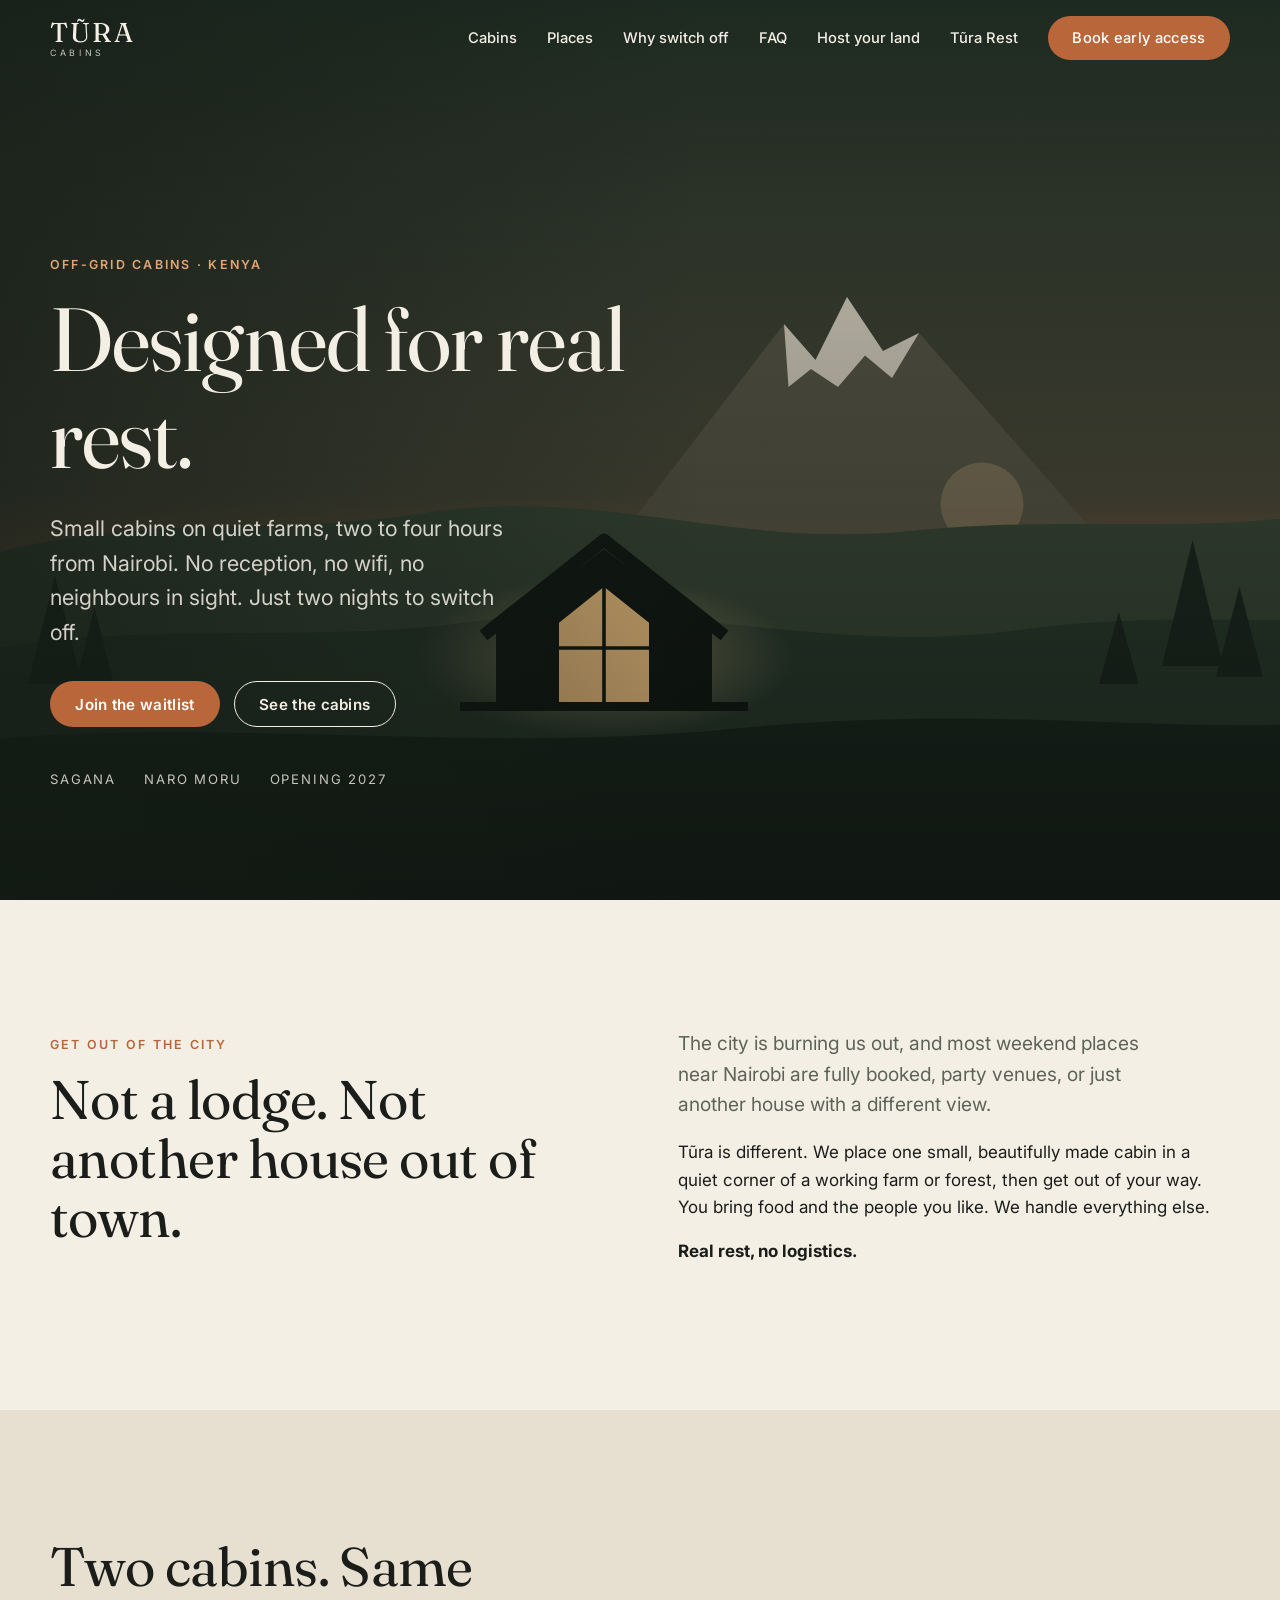
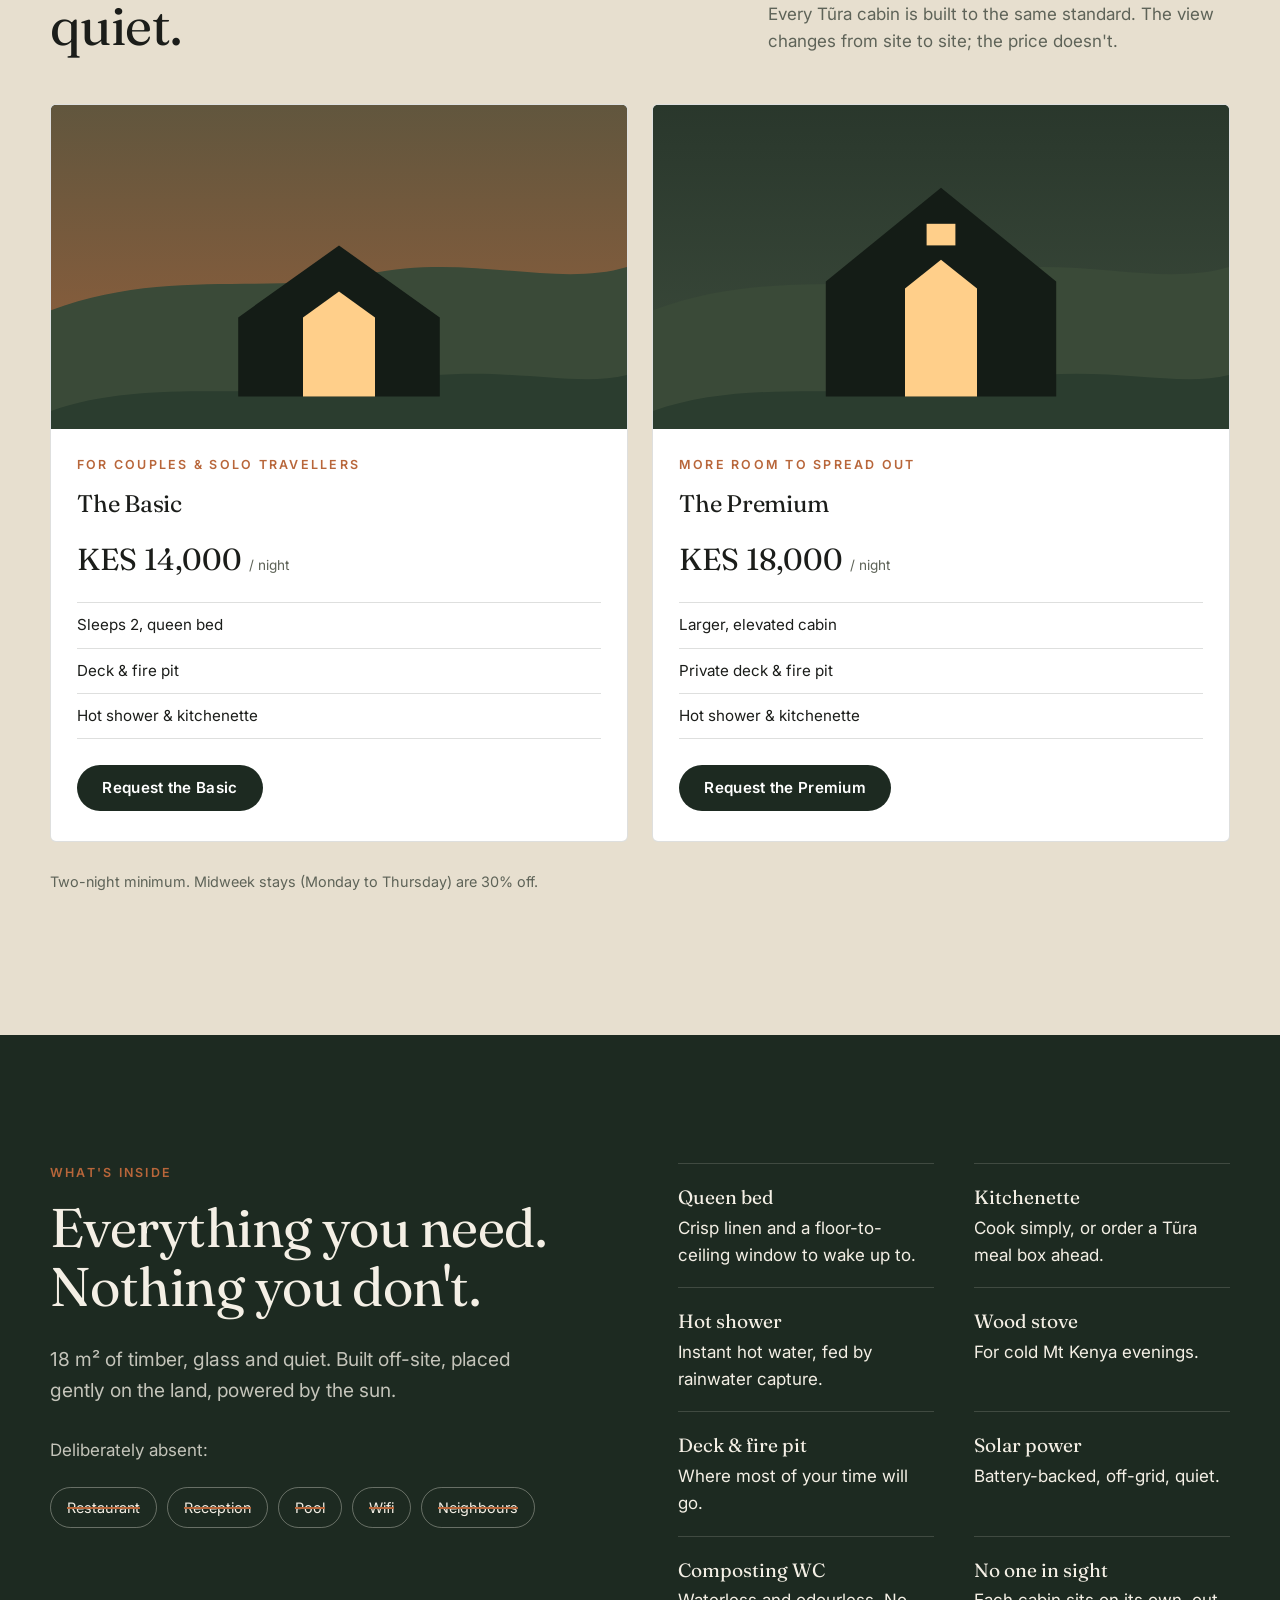
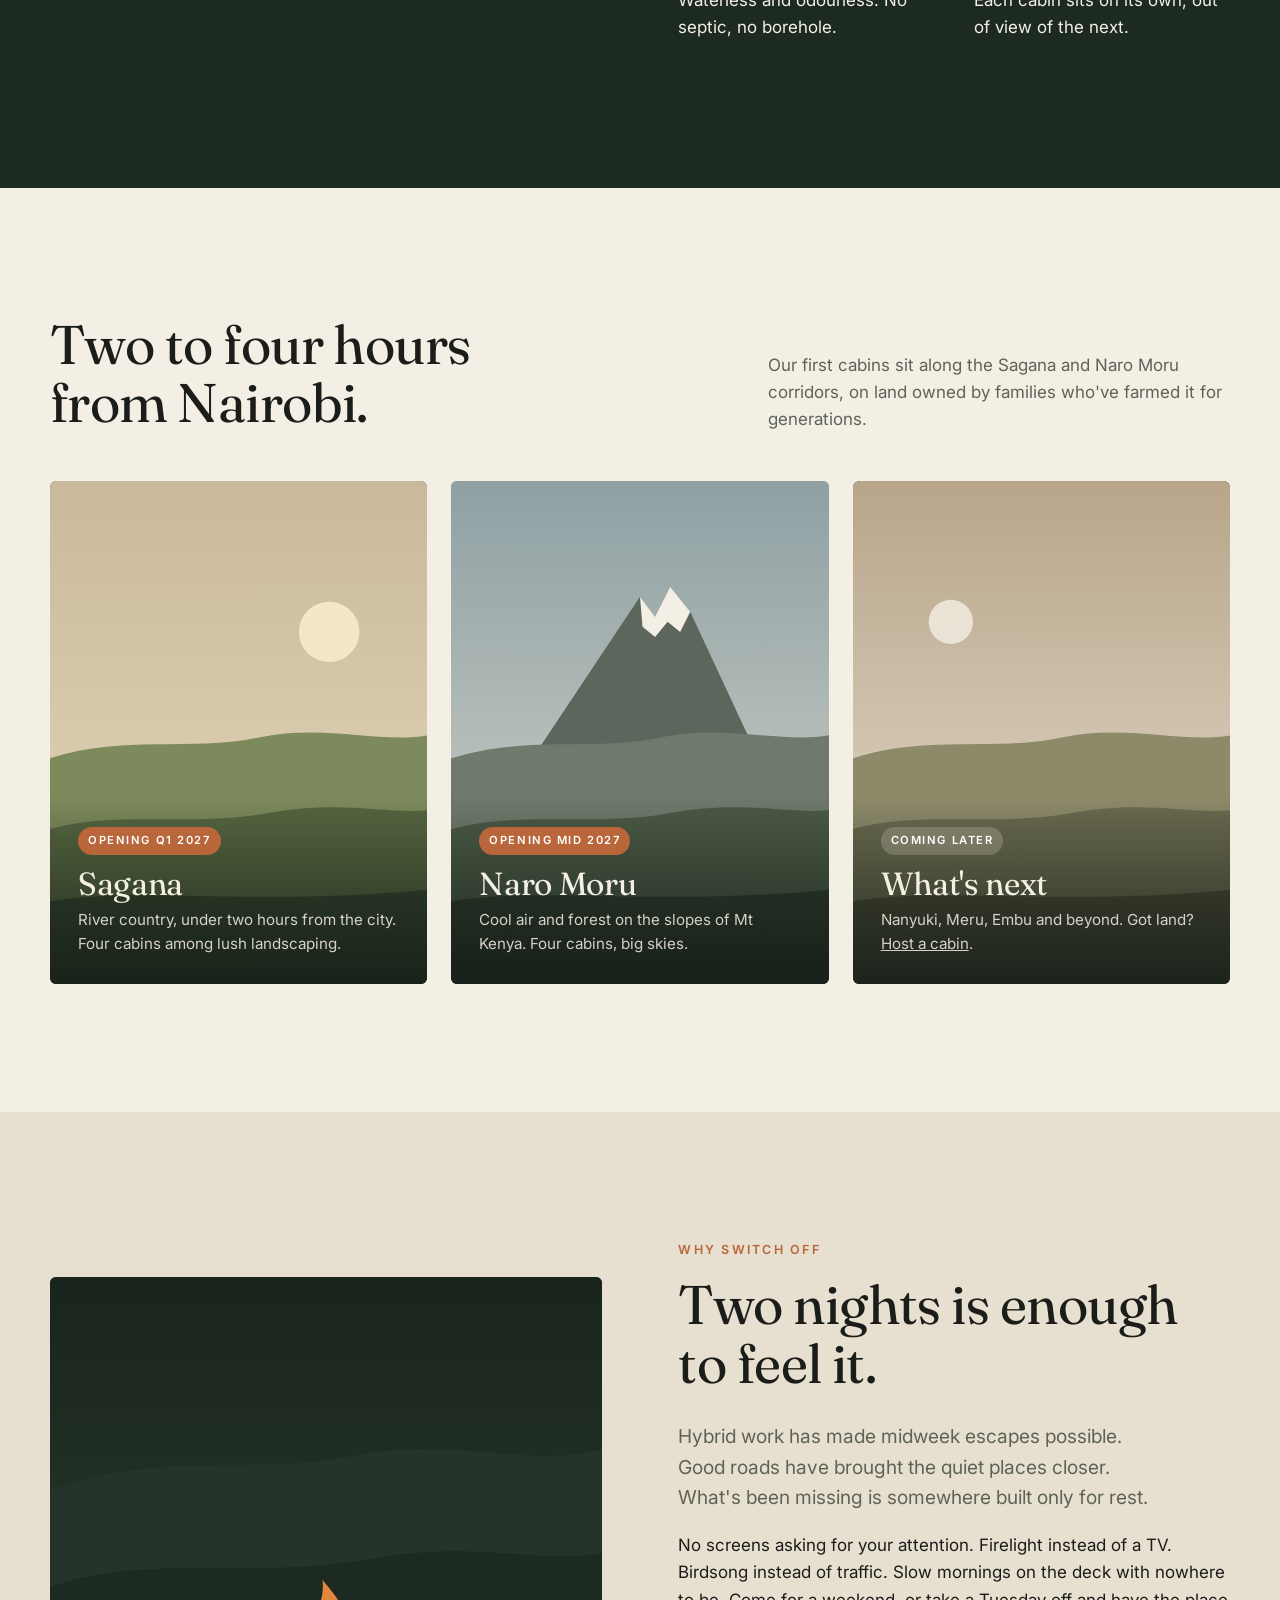
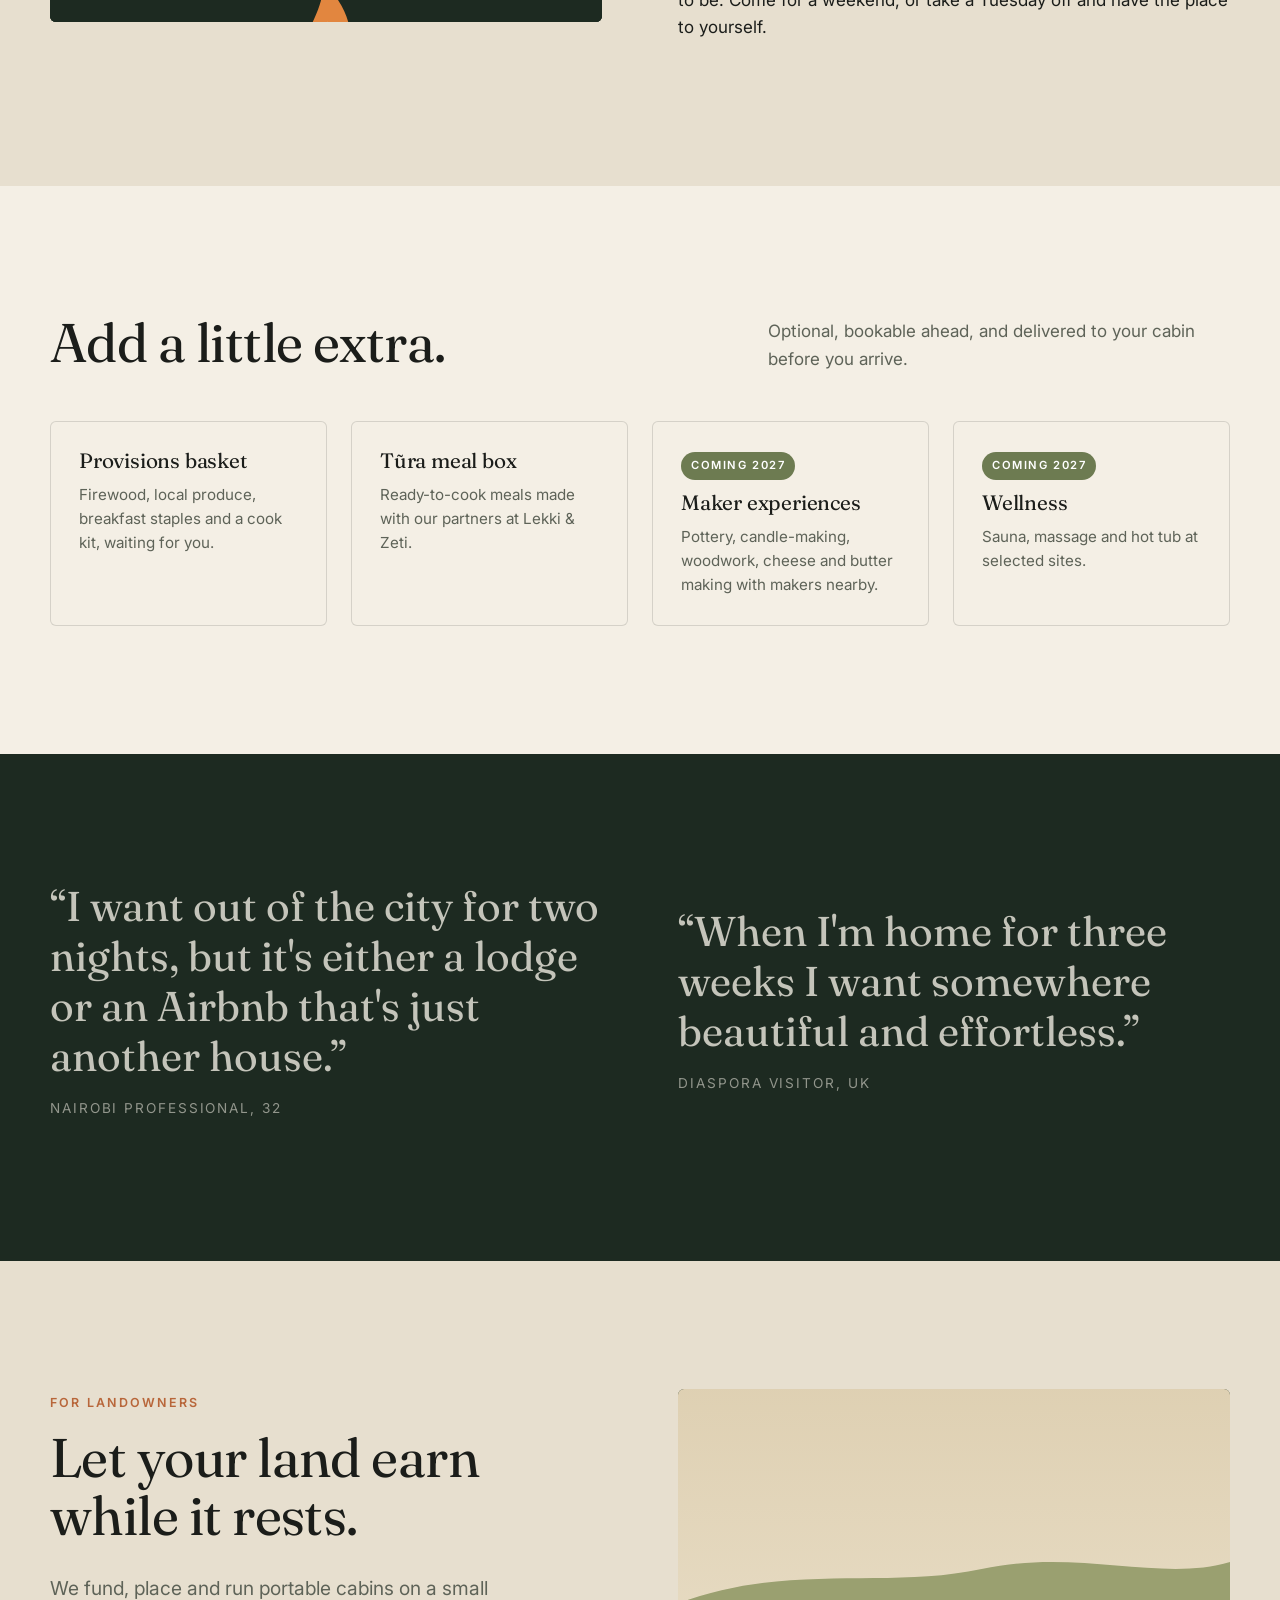
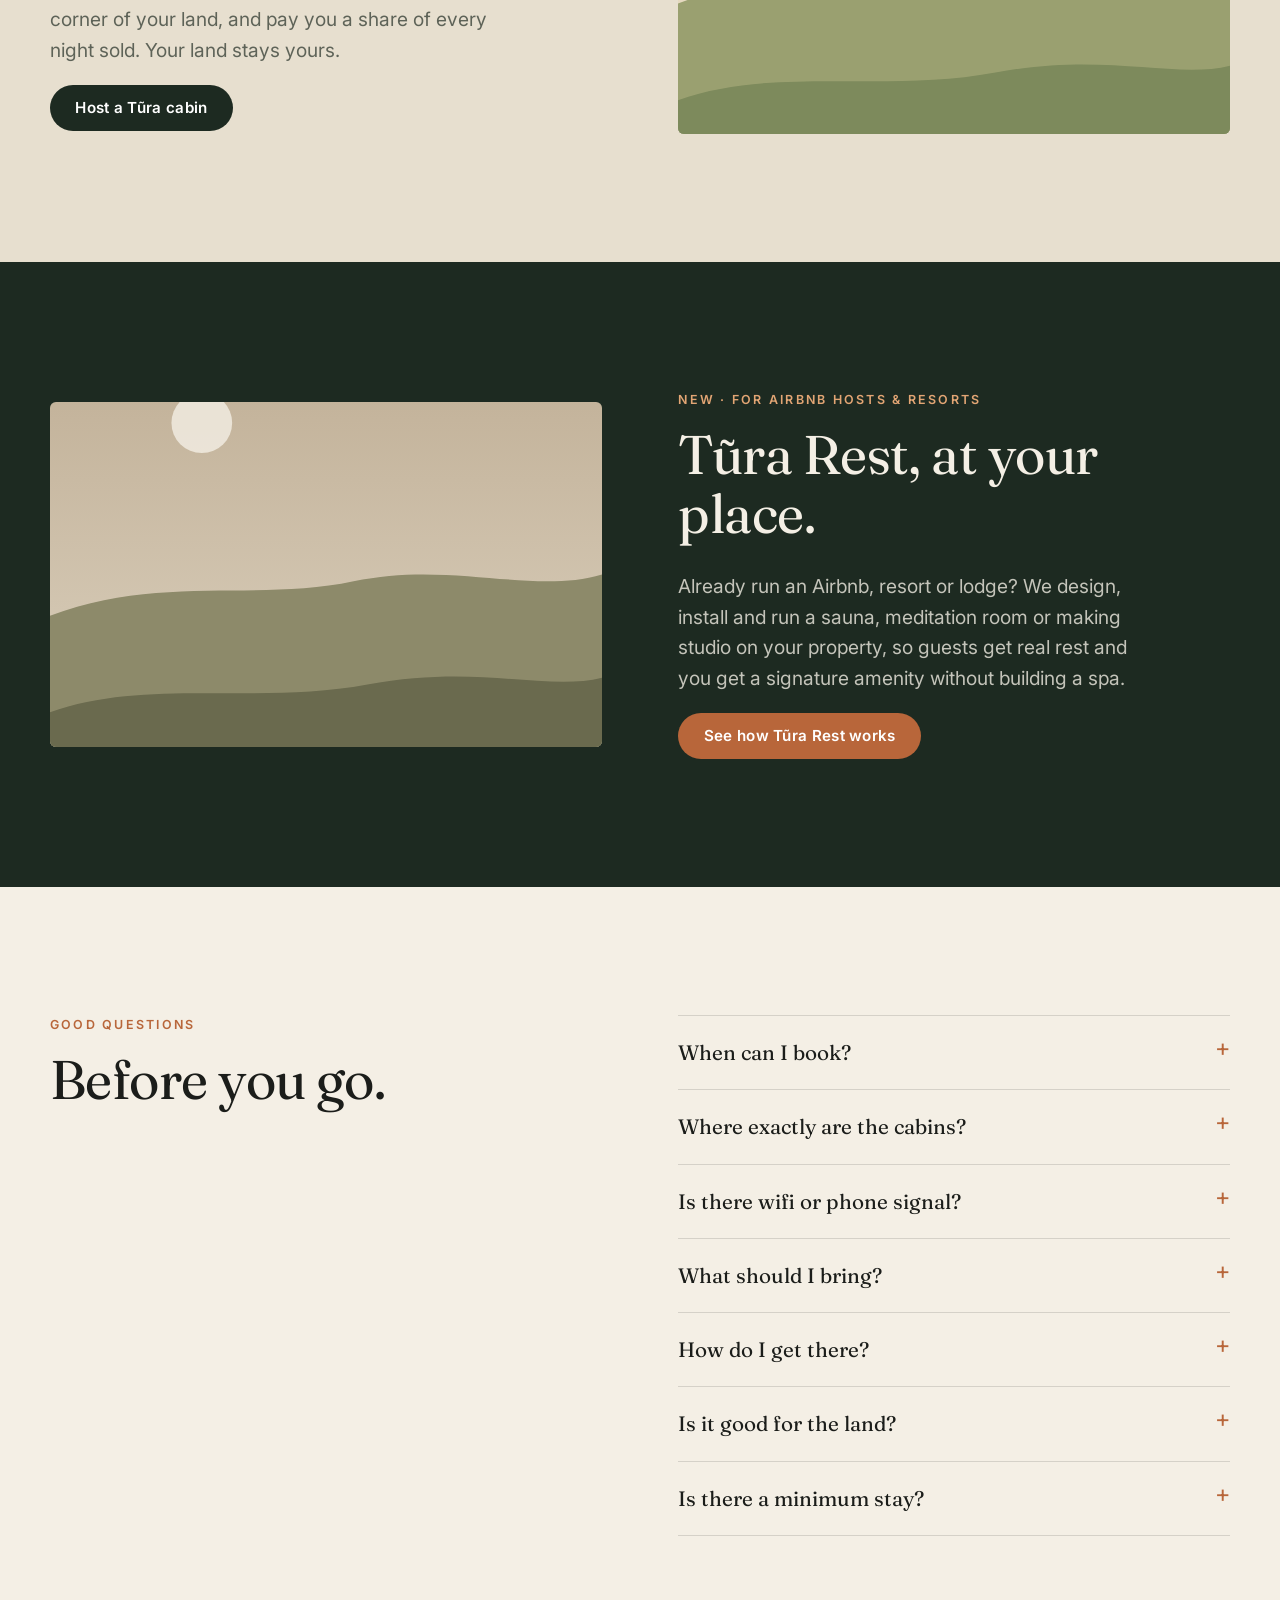
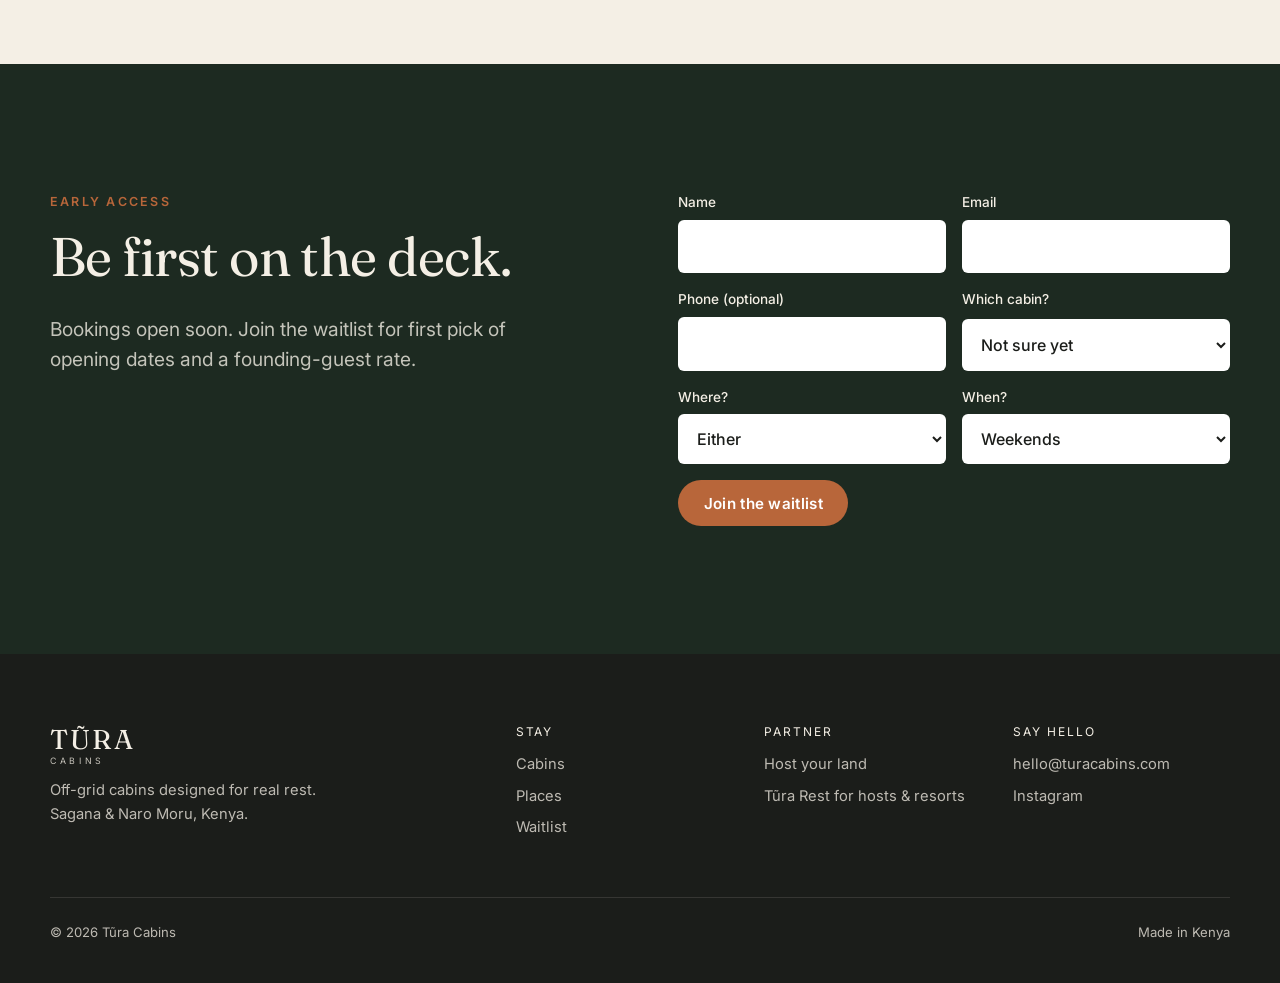
==== commit 1f6c84a3: "Add Tũra Rest page for Airbnb hosts, resorts and lodges New /rest/ page explains the Tũra Rest partn" ====
--- a/index.html
+++ b/index.html
@@ -27,6 +27,7 @@
       <li><a href="/#why">Why switch off</a></li>
       <li><a href="/#faq">FAQ</a></li>
       <li><a href="/host/">Host your land</a></li>
+      <li><a href="/rest/">Tũra Rest</a></li>
       <li><a href="/#waitlist" class="btn">Book early access</a></li>
     </ul>
   </nav>
@@ -233,6 +234,19 @@
         <a href="/host/" class="btn btn--dark">Host a Tũra cabin</a>
       </div>
       <div class="ph ph--wide reveal"><img src="/assets/img/land.svg" alt="Illustration of farmland under a pale sky" loading="lazy"></div>
+    </div>
+  </section>
+
+  <!-- Tũra Rest teaser -->
+  <section class="section section--dark">
+    <div class="wrap split">
+      <div class="ph ph--wide reveal"><img src="/assets/img/nanyuki.svg" alt="Illustration of rolling hills under a pale sky" loading="lazy"></div>
+      <div class="reveal">
+        <span class="eyebrow" style="color:#e2a574">New · For Airbnb hosts &amp; resorts</span>
+        <h2>Tũra Rest, at your place.</h2>
+        <p class="lede">Already run an Airbnb, resort or lodge? We design, install and run a sauna, meditation room or making studio on your property, so guests get real rest and you get a signature amenity without building a spa.</p>
+        <a href="/rest/" class="btn">See how Tũra Rest works</a>
+      </div>
     </div>
   </section>
 
@@ -343,6 +357,7 @@
         <h4>Partner</h4>
         <ul>
           <li><a href="/host/">Host your land</a></li>
+          <li><a href="/rest/">Tũra Rest for hosts &amp; resorts</a></li>
         </ul>
       </div>
       <div>
--- a/assets/css/styles.css
+++ b/assets/css/styles.css
@@ -209,6 +209,7 @@
 .section-head { display: flex; justify-content: space-between; align-items: end; gap: 24px; margin-bottom: 48px; flex-wrap: wrap; }
 .section-head h2 { margin: 0; max-width: 16ch; }
 .section-head p { max-width: 42ch; margin: 0; color: var(--muted); }
+.section--dark .section-head p { color: rgba(244, 239, 229, 0.78); }
 
 /* Placeholder imagery */
 .ph {
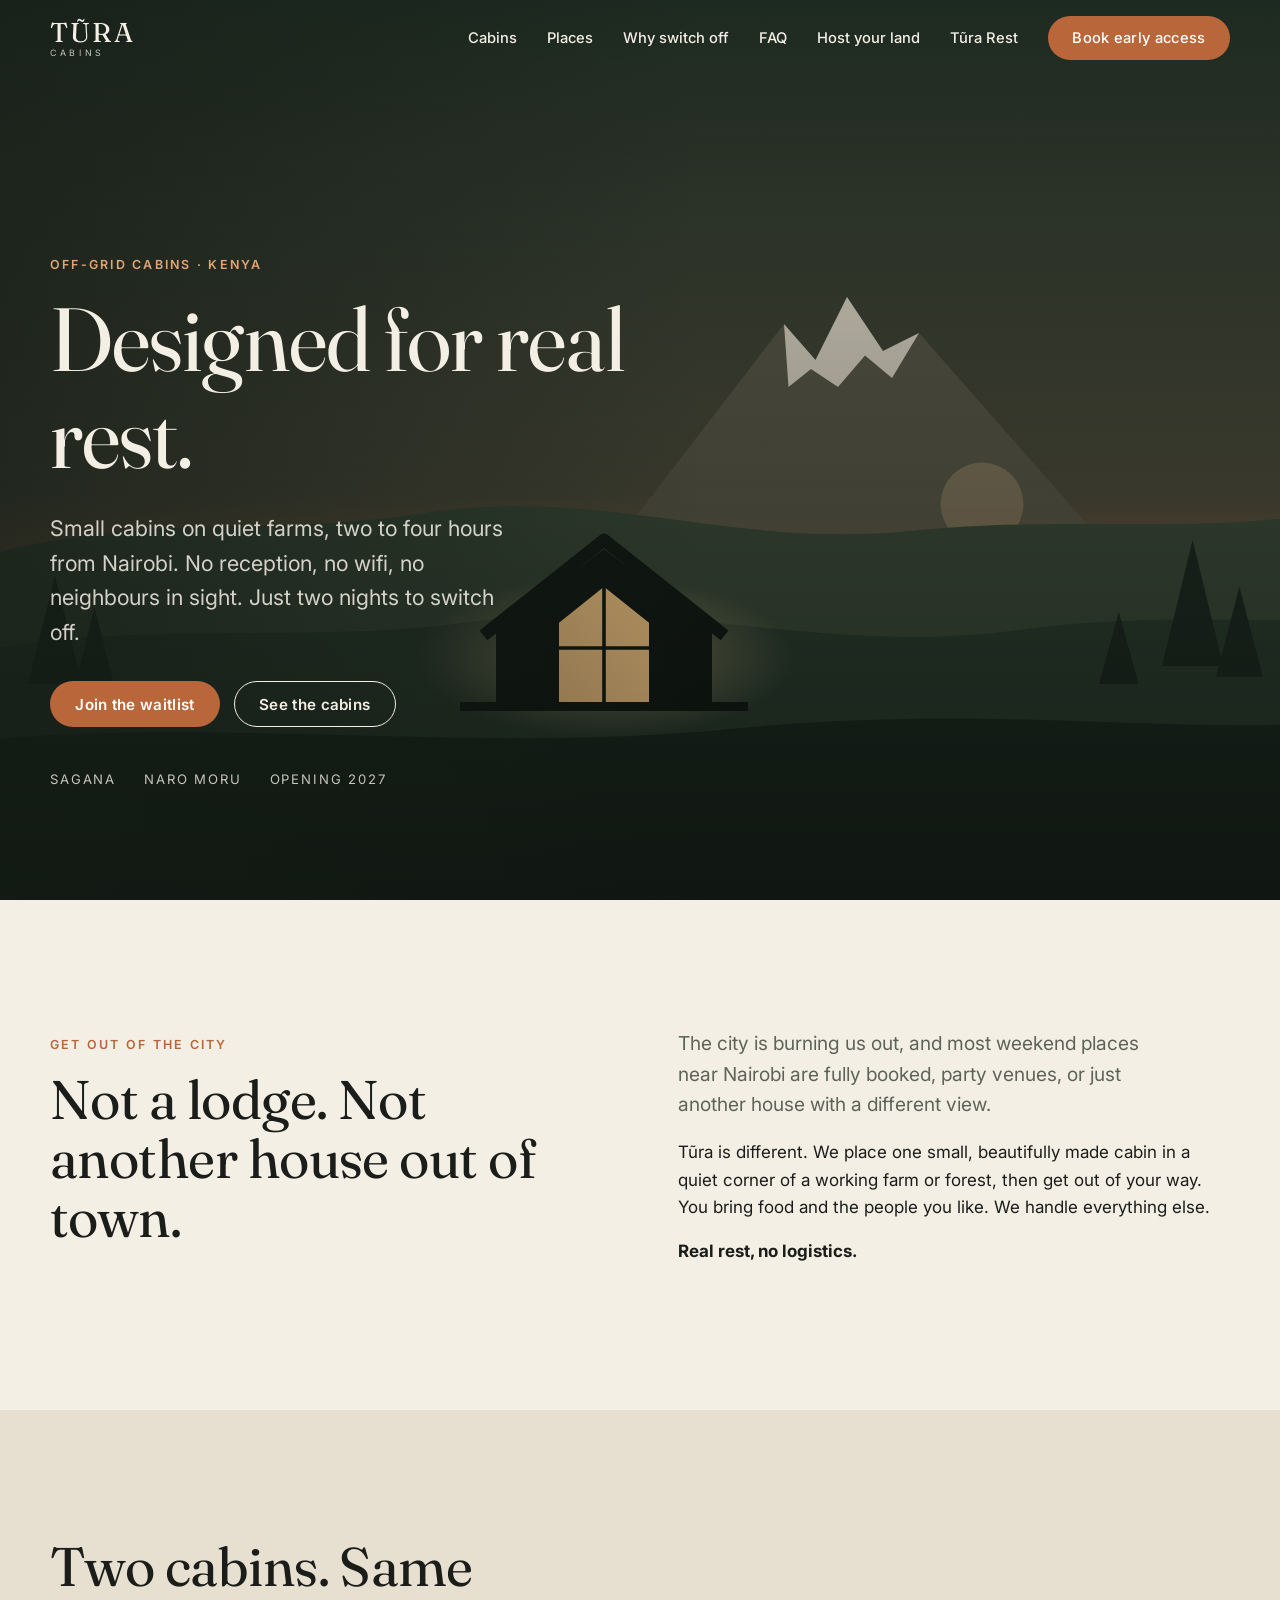
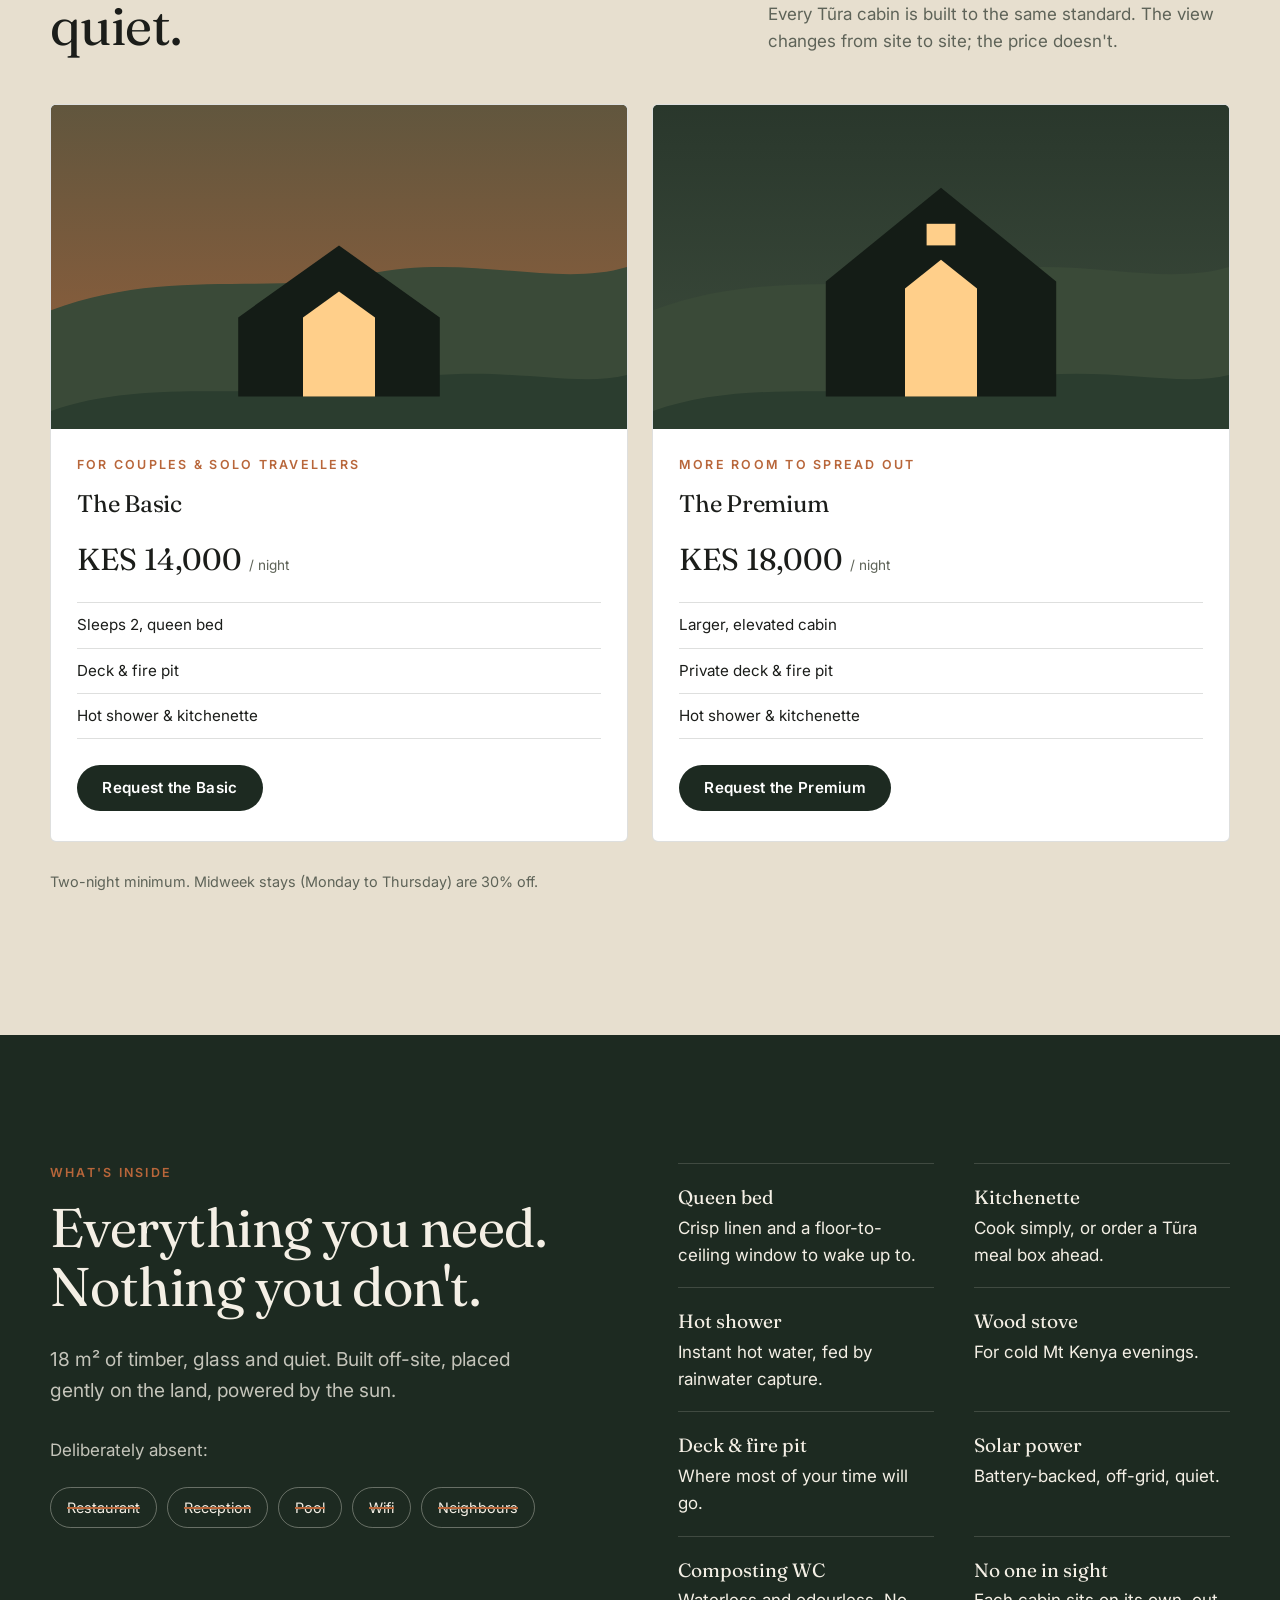
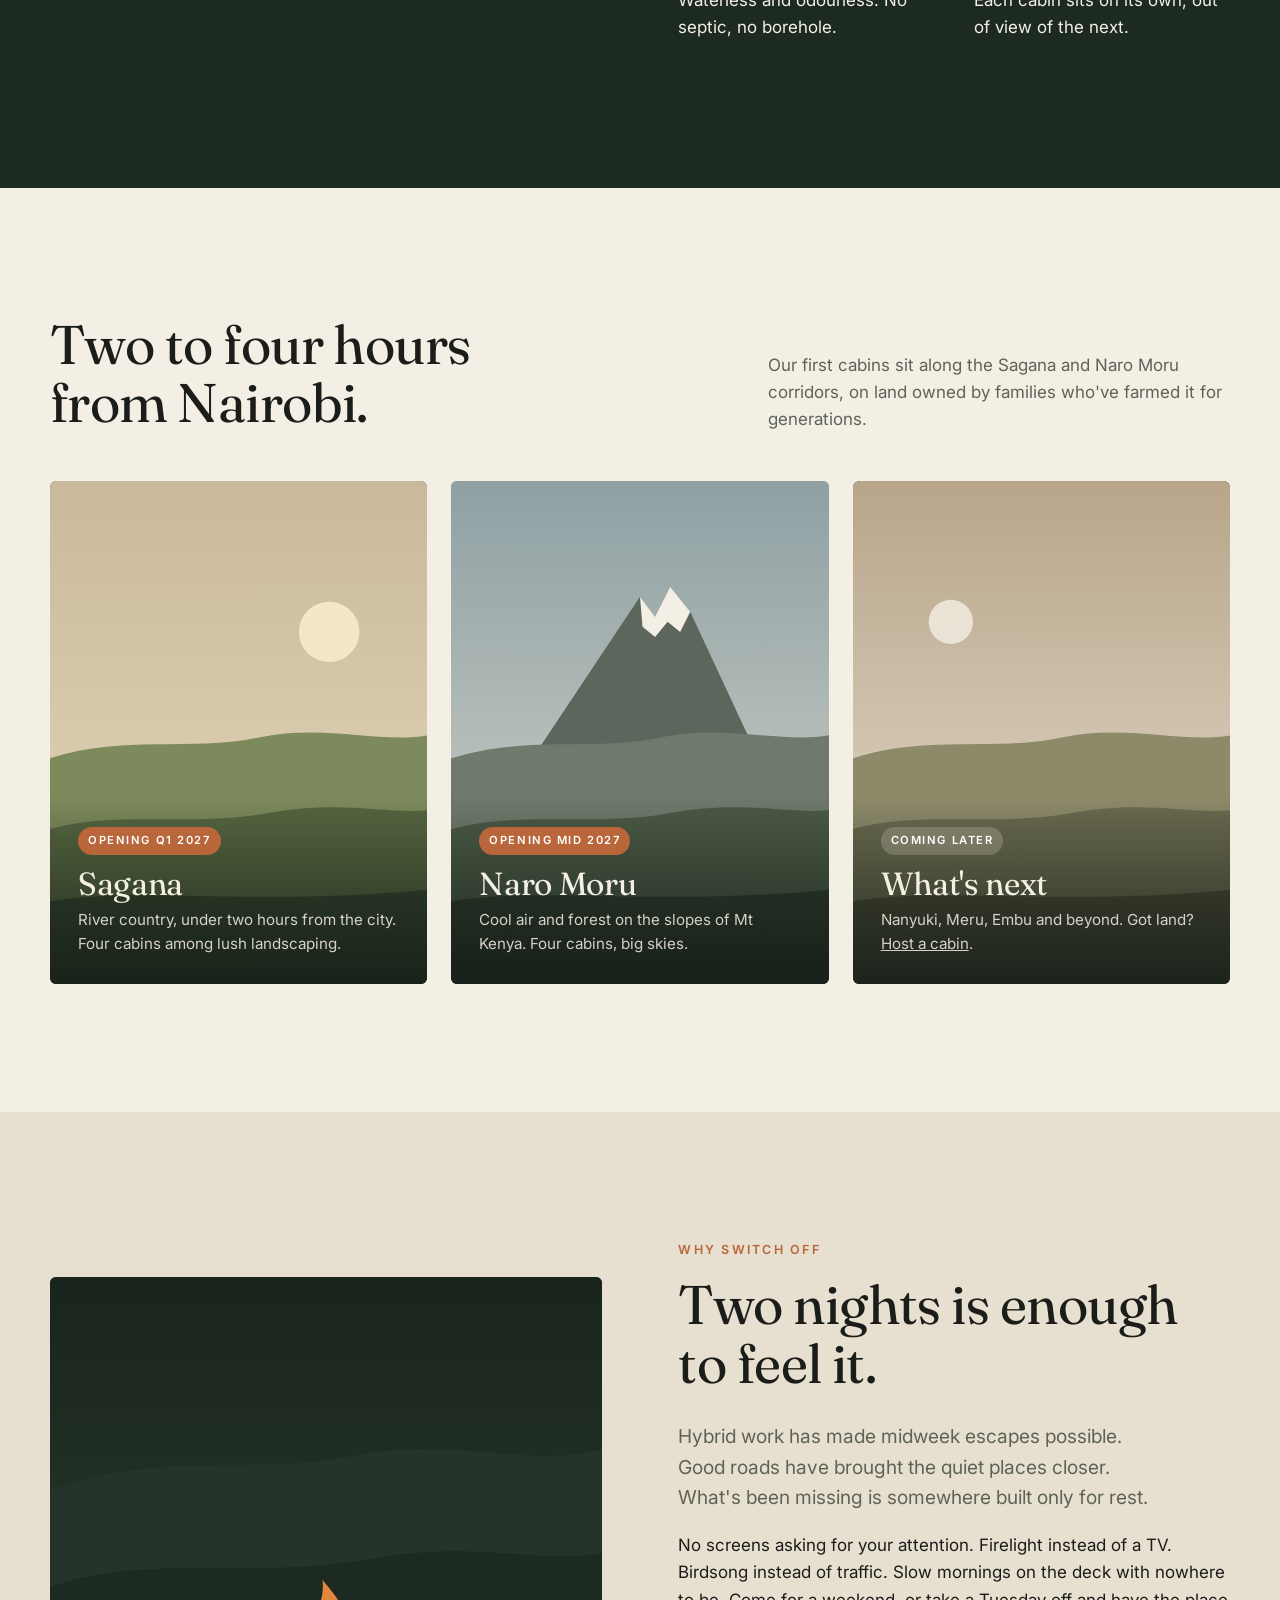
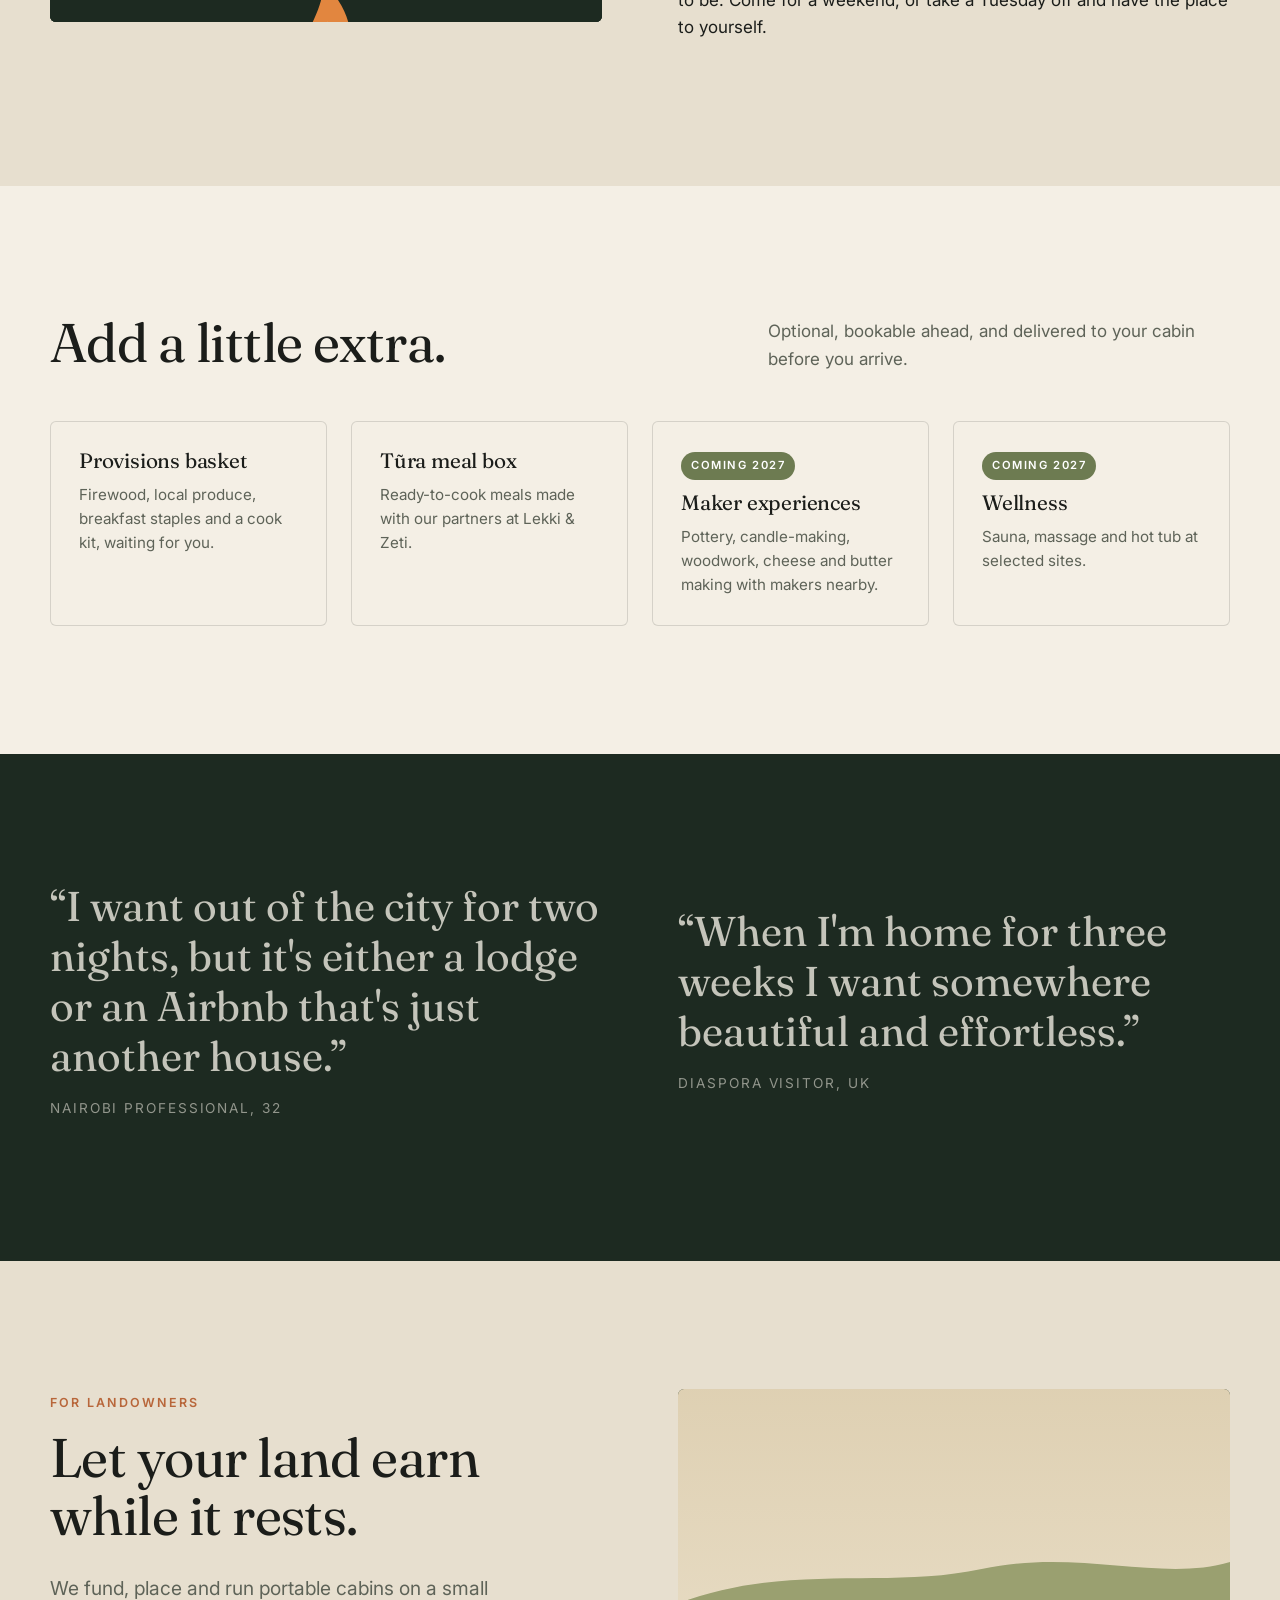
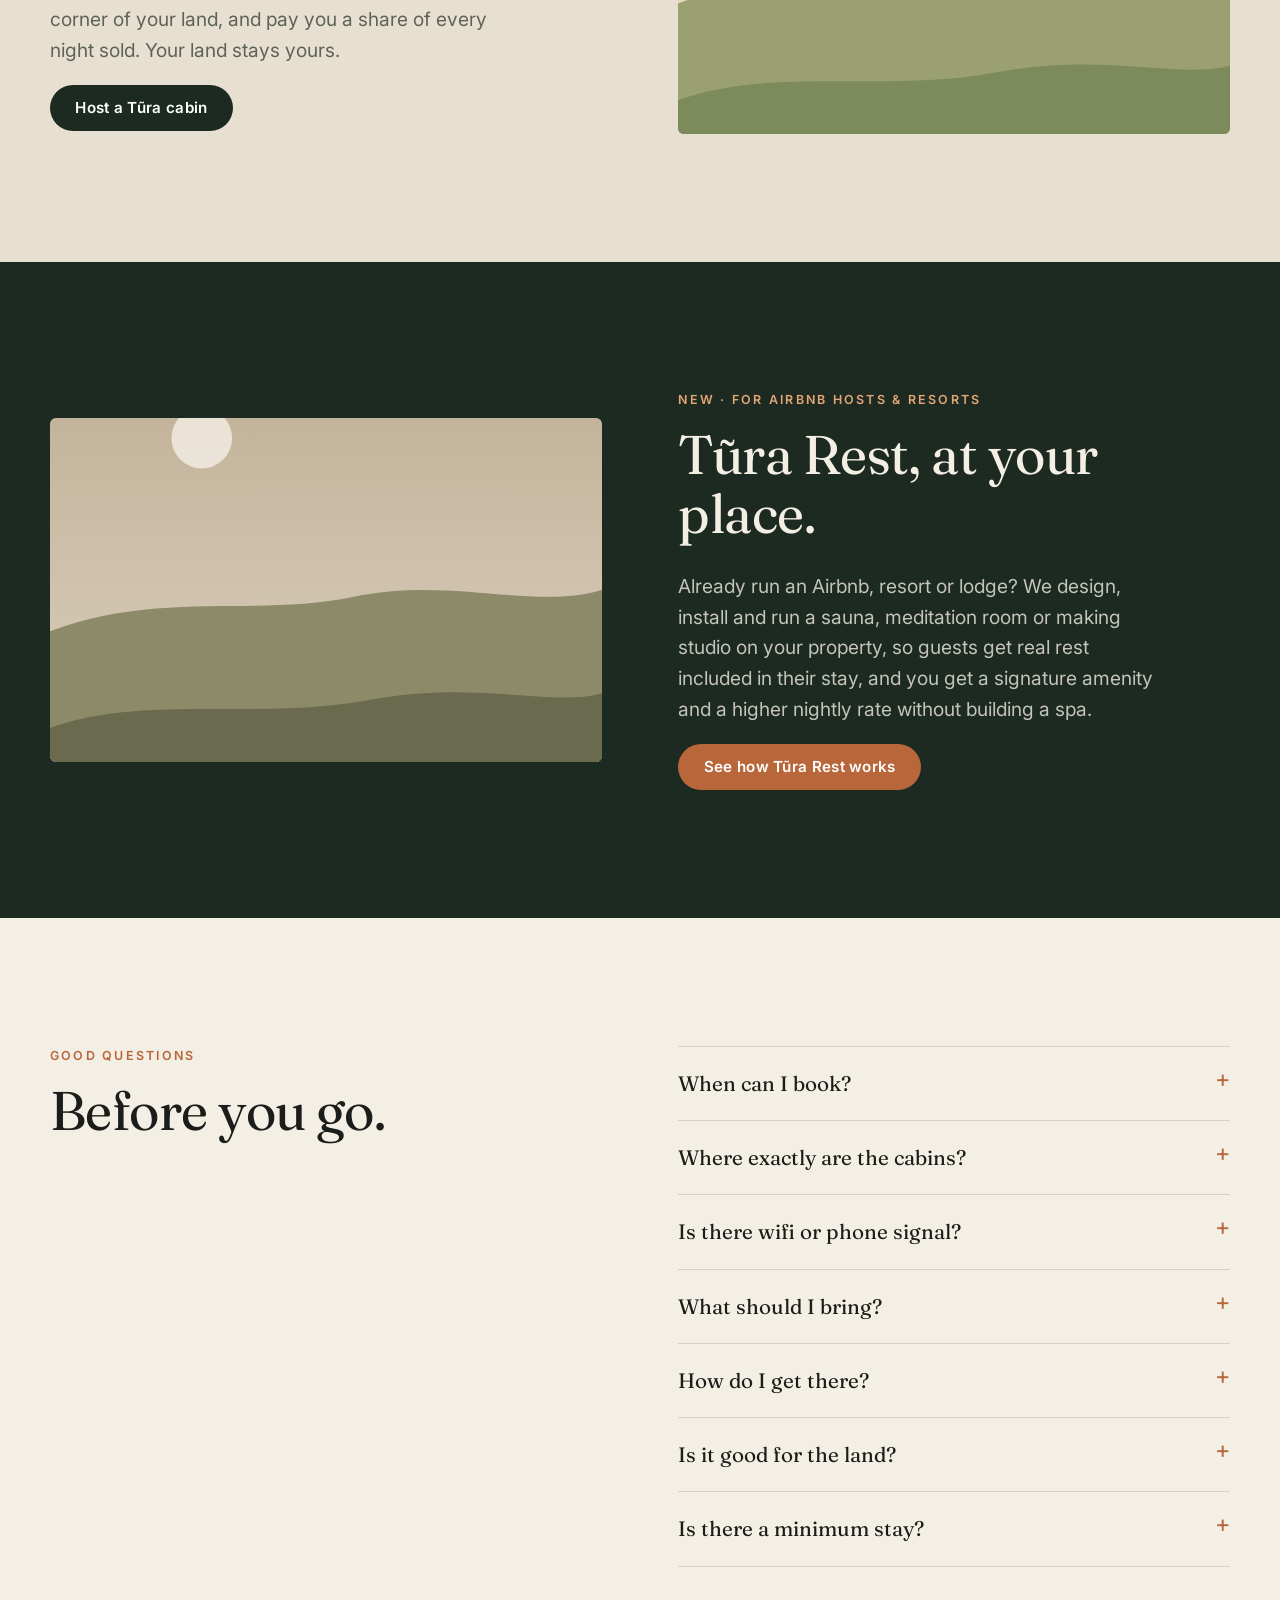
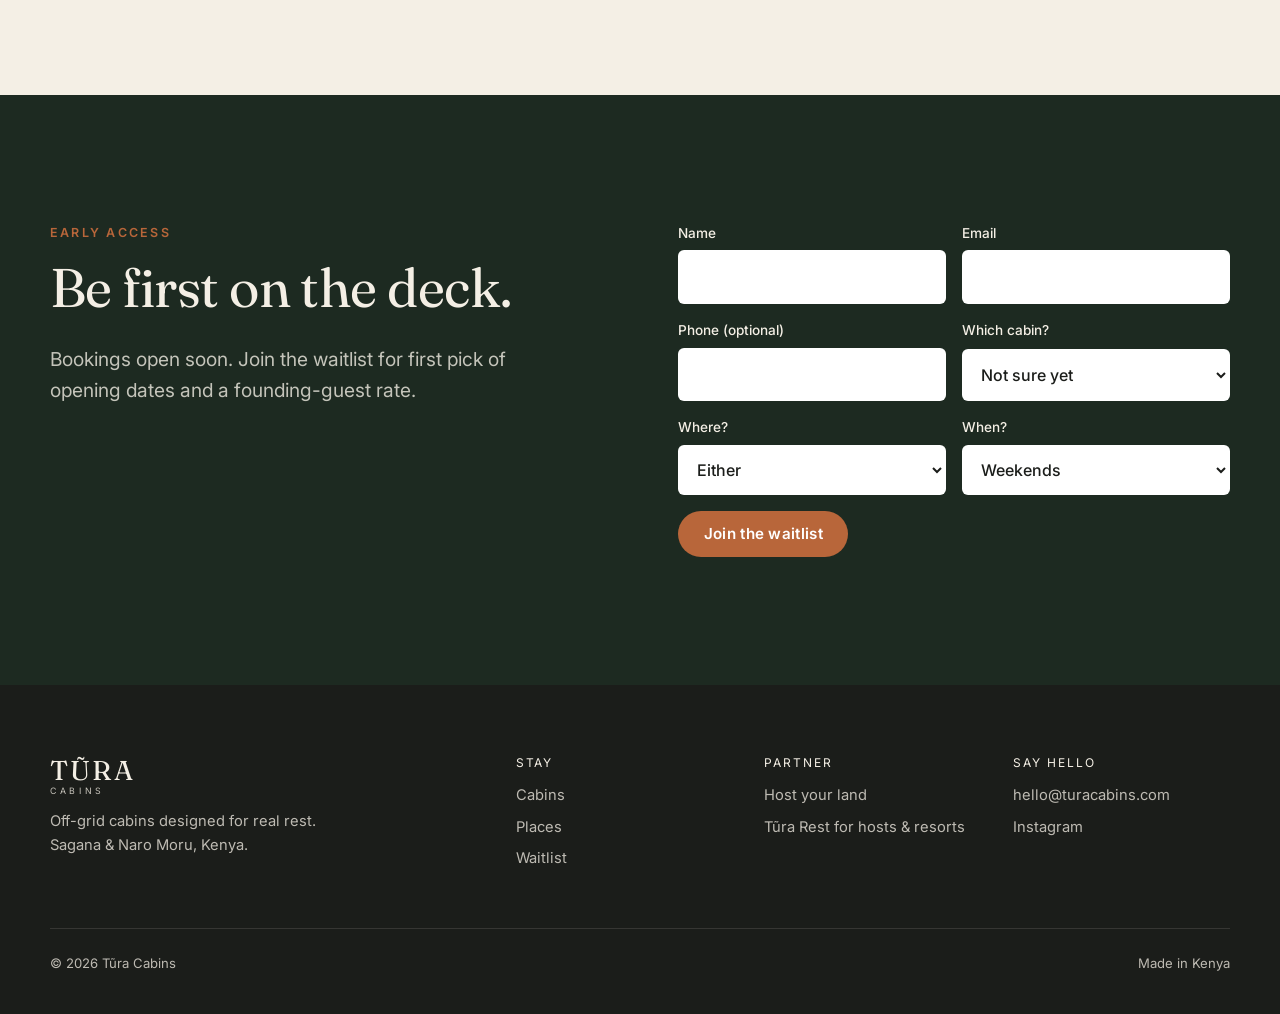
==== commit ba60d276: "Tũra Rest: switch to bundled-booking revenue model Guests don't buy sessions. The rest experience is" ====
--- a/index.html
+++ b/index.html
@@ -244,7 +244,7 @@
       <div class="reveal">
         <span class="eyebrow" style="color:#e2a574">New · For Airbnb hosts &amp; resorts</span>
         <h2>Tũra Rest, at your place.</h2>
-        <p class="lede">Already run an Airbnb, resort or lodge? We design, install and run a sauna, meditation room or making studio on your property, so guests get real rest and you get a signature amenity without building a spa.</p>
+        <p class="lede">Already run an Airbnb, resort or lodge? We design, install and run a sauna, meditation room or making studio on your property, so guests get real rest included in their stay, and you get a signature amenity and a higher nightly rate without building a spa.</p>
         <a href="/rest/" class="btn">See how Tũra Rest works</a>
       </div>
     </div>
